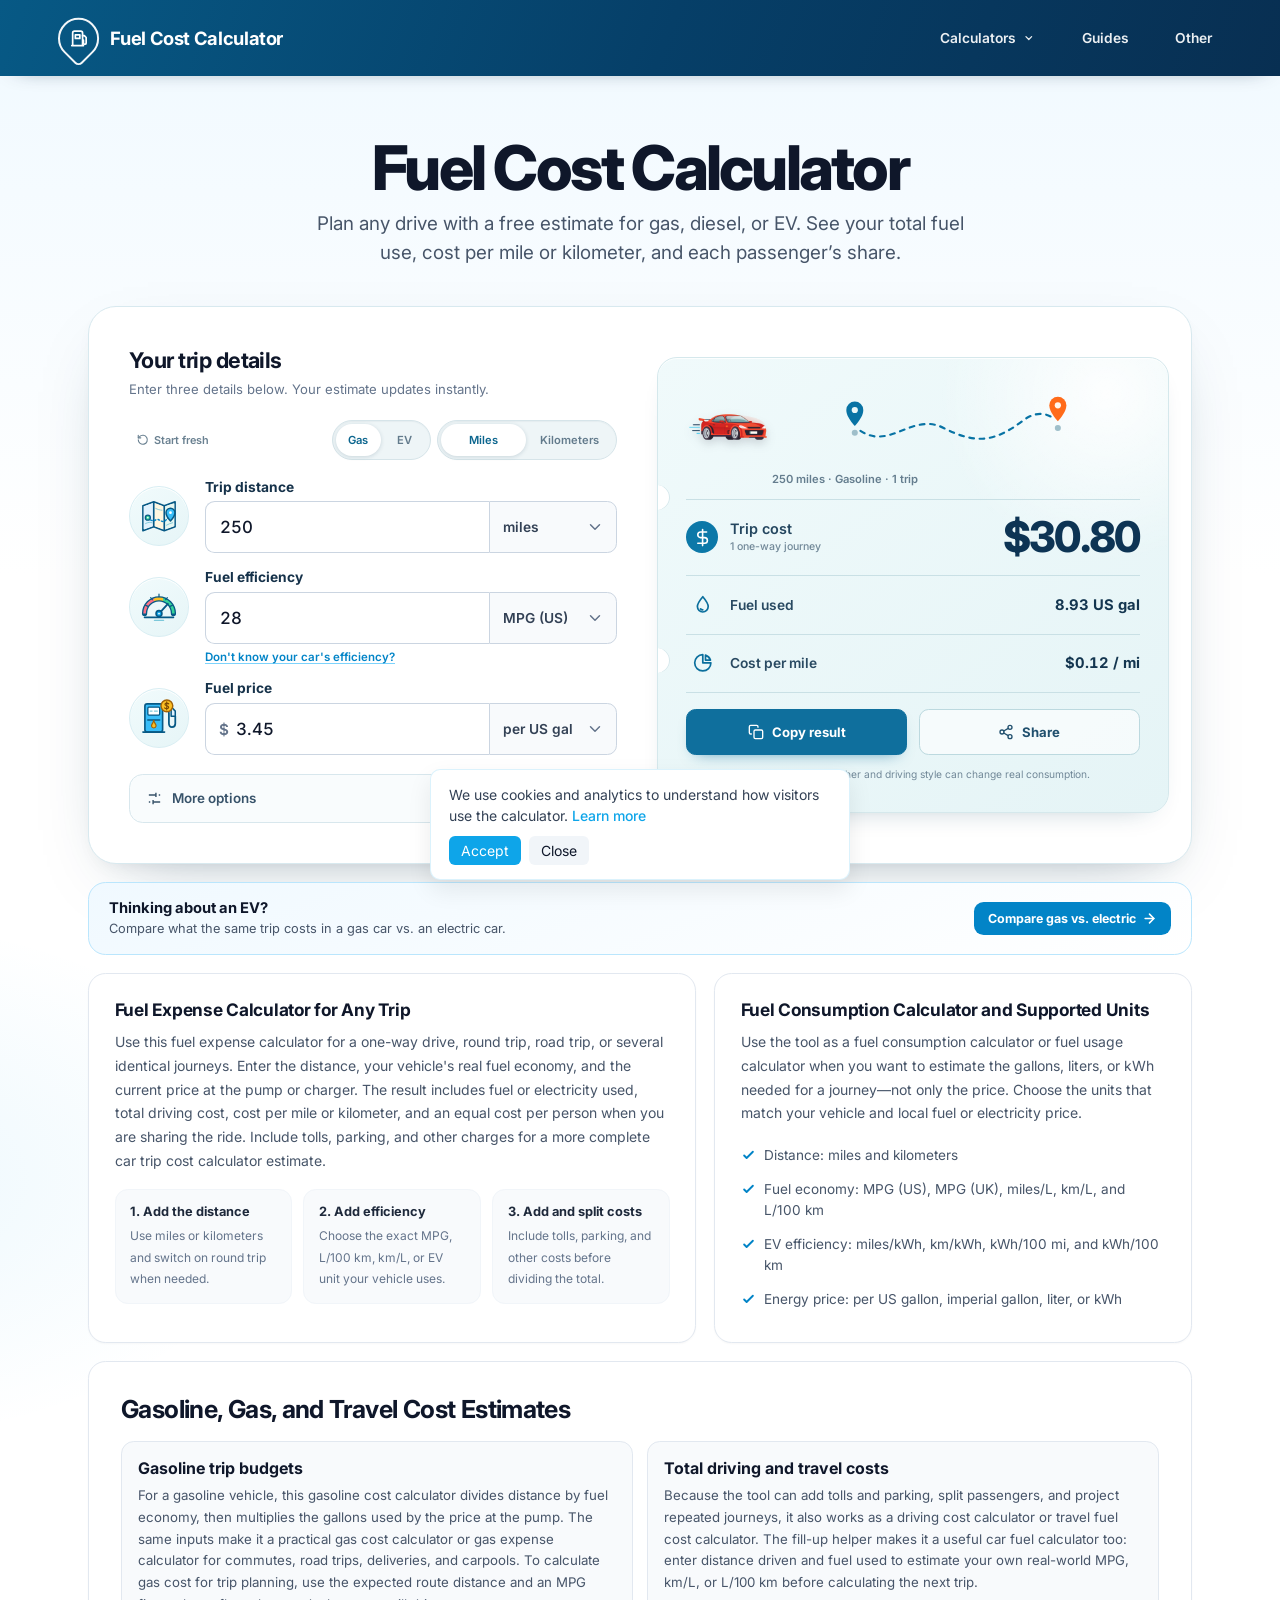
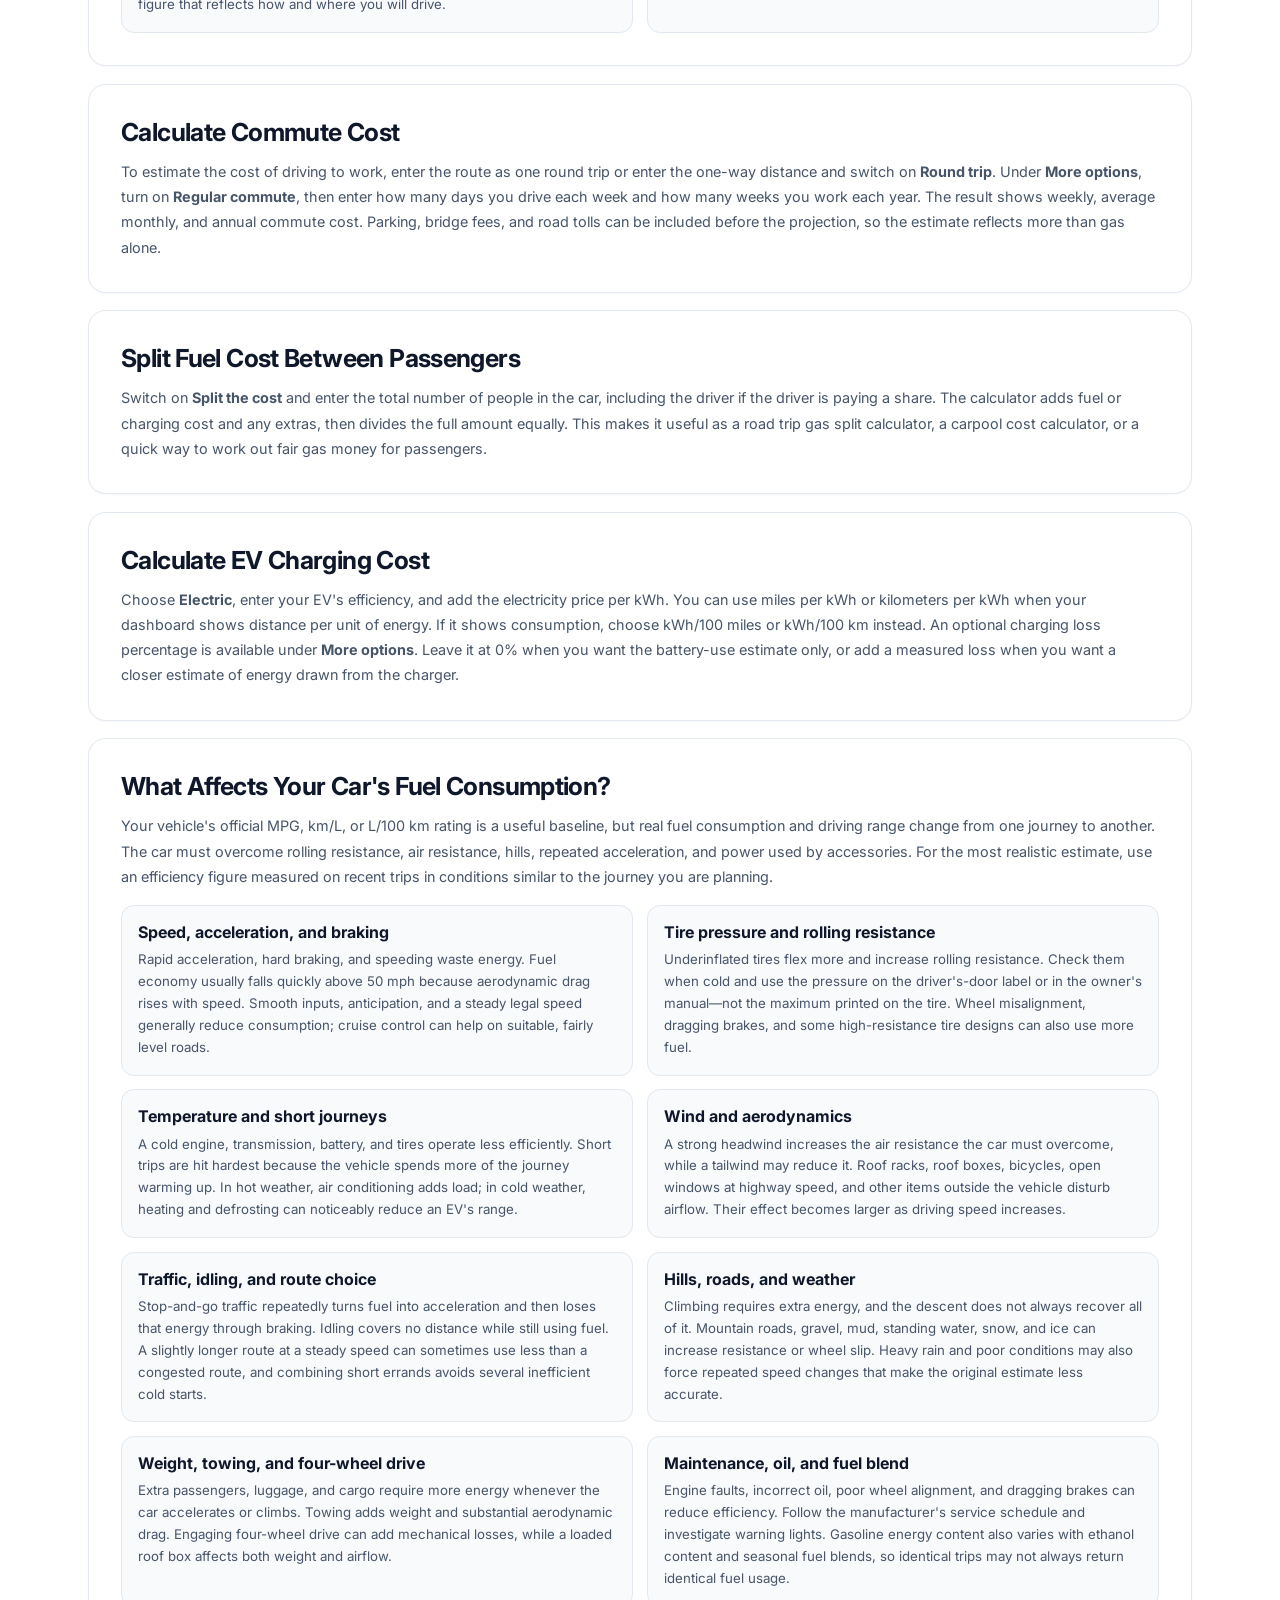
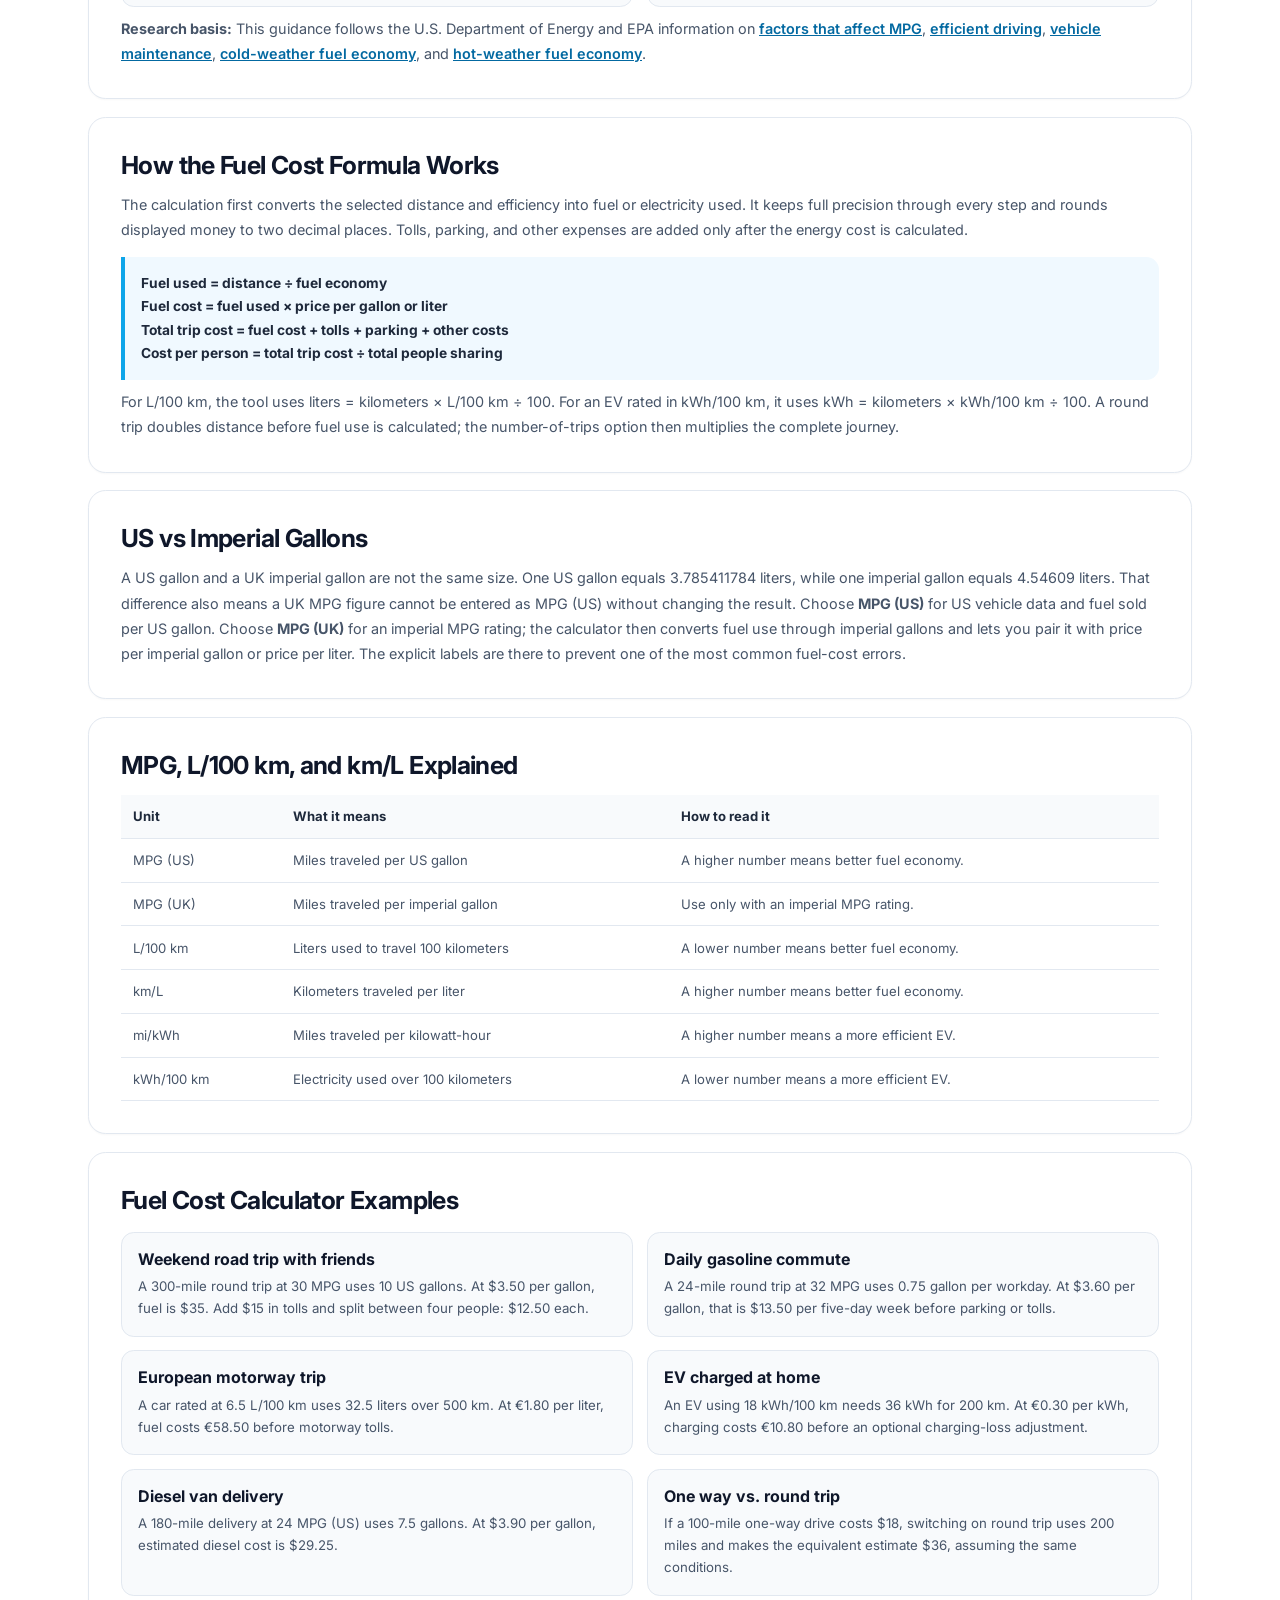
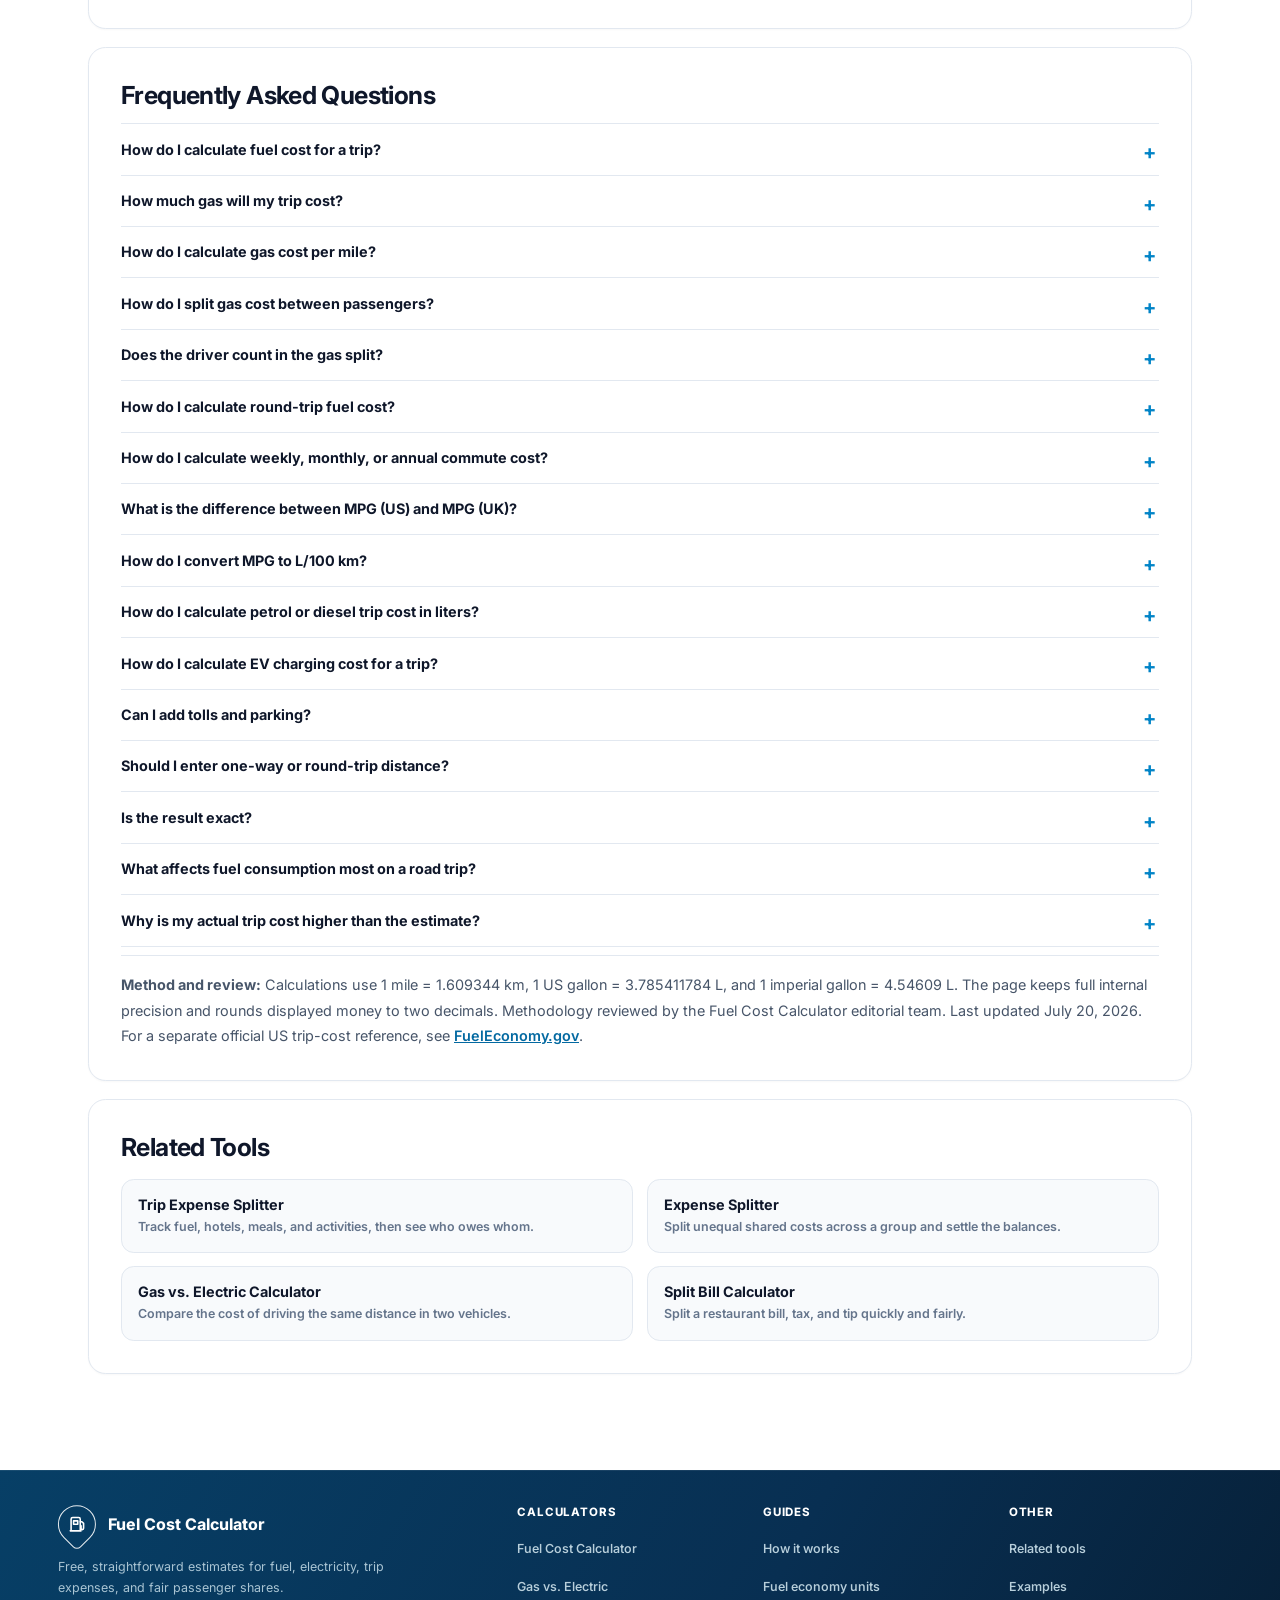
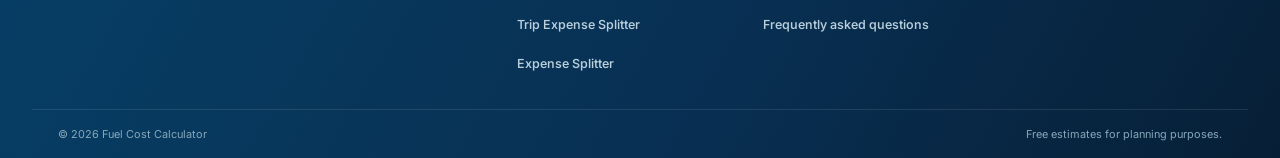
==== index.html @ c50b6dac "Add files via upload" ====
<!DOCTYPE html>
<html lang="en">
<head>
  <meta charset="UTF-8">
  <link rel="icon" href="/favicon.png" type="image/png">
  <meta name="viewport" content="width=device-width, initial-scale=1.0">
  <meta name="robots" content="index, follow, max-image-preview:large">
  <meta name="theme-color" content="#0ea5e9">

  <link rel="preconnect" href="https://fonts.googleapis.com">
  <link rel="preconnect" href="https://fonts.gstatic.com" crossorigin>
  <link href="https://fonts.googleapis.com/css2?family=Inter:wght@400;500;600;700;800&display=swap" rel="stylesheet">

  <title>Fuel Cost Calculator – Gas, Diesel &amp; EV Trip Costs</title>
  <meta name="description" content="Free fuel cost calculator for gasoline, diesel, and EV trips. Calculate fuel consumption, trip expenses, cost per mile or kilometer, and passenger shares.">
  <link rel="canonical" href="https://splitbillcalculator.net/fuel-cost-calculator.html">

  <meta property="og:type" content="website">
  <meta property="og:site_name" content="Split Bill Calculator">
  <meta property="og:title" content="Fuel Cost Calculator for Trips, Commutes, Gas, Diesel &amp; EV">
  <meta property="og:description" content="Estimate trip and commute costs, fuel or electricity used, and the fair cost per passenger.">
  <meta property="og:url" content="https://splitbillcalculator.net/fuel-cost-calculator.html">
  <meta name="twitter:card" content="summary">
  <meta name="twitter:title" content="Fuel Cost Calculator for Trips, Commutes, Gas, Diesel &amp; EV">
  <meta name="twitter:description" content="Estimate trip and commute costs, fuel or electricity used, and the fair cost per passenger.">

  <script type="application/ld+json">
  {
    "@context": "https://schema.org",
    "@graph": [
      {
        "@type": "WebPage",
        "@id": "https://splitbillcalculator.net/fuel-cost-calculator.html#webpage",
        "url": "https://splitbillcalculator.net/fuel-cost-calculator.html",
        "name": "Fuel Cost Calculator",
        "description": "Calculate trip fuel cost, fuel used, cost per mile, cost per kilometer, and cost per person for gas, petrol, diesel, or EV charging.",
        "inLanguage": "en-US",
        "dateModified": "2026-07-20",
        "isPartOf": {
          "@id": "https://splitbillcalculator.net/#website"
        },
        "breadcrumb": {
          "@id": "https://splitbillcalculator.net/fuel-cost-calculator.html#breadcrumb"
        }
      },
      {
        "@type": "BreadcrumbList",
        "@id": "https://splitbillcalculator.net/fuel-cost-calculator.html#breadcrumb",
        "itemListElement": [
          {
            "@type": "ListItem",
            "position": 1,
            "name": "Home",
            "item": "https://splitbillcalculator.net/"
          },
          {
            "@type": "ListItem",
            "position": 2,
            "name": "Fuel Cost Calculator",
            "item": "https://splitbillcalculator.net/fuel-cost-calculator.html"
          }
        ]
      }
    ]
  }
  </script>

  <!-- Google tag (gtag.js) -->
  <script async src="https://www.googletagmanager.com/gtag/js?id=G-GM1YFWN8P1"></script>
  <script>
  window.dataLayer = window.dataLayer || [];
  function gtag(){dataLayer.push(arguments);}
  gtag('js', new Date());
  gtag('config', 'G-GM1YFWN8P1');
  </script>

  <link rel="stylesheet" href="/assets/site.v1.14.min.css?v=1.21">
  <link rel="stylesheet" href="/assets/shared-layout.css?v=1.0">
  <script src="/assets/shared-layout.js?v=1.0" defer></script>

  <style>
    /* ============ Tokens (splitbillcalculator.net design system) ============ */
    :root {
      --sky-50: #f0f9ff;   --sky-100: #e0f2fe;  --sky-200: #bae6fd;
      --sky-300: #7dd3fc;  --sky-500: #0ea5e9;  --sky-600: #0284c7;
      --sky-700: #0369a1;  --sky-800: #075985;
      --slate-50: #f8fafc; --slate-100: #f1f5f9; --slate-200: #e2e8f0;
      --slate-300: #cbd5e1; --slate-400: #94a3b8; --slate-500: #64748b;
      --slate-600: #475569; --slate-700: #334155; --slate-800: #1e293b;
      --slate-900: #0f172a;
      --red-600: #dc2626;  --red-700: #b91c1c;  --red-50: #fef2f2; --red-200: #fecaca;
      --radius-sm: .6rem;  --radius: .8rem;  --radius-lg: 1.1rem;  --radius-xl: 1.5rem;
      --font-sans: 'Inter', ui-sans-serif, system-ui, -apple-system, BlinkMacSystemFont, "Segoe UI", Roboto, sans-serif;
      --shadow-card: 0 1px 2px rgba(15, 23, 42, .04), 0 24px 55px -18px rgba(2, 132, 199, .18);
    }

    /* ============ Base ============ */
    *, *::before, *::after { box-sizing: border-box; }

    [hidden] { display: none !important; }

    html { -webkit-text-size-adjust: 100%; }

    body {
      margin: 0;
      min-height: 100vh;
      font-family: var(--font-sans);
      color: var(--slate-800);
      background-color: #fff;
      background-image:
        radial-gradient(60rem 32rem at 85% -8%, rgba(56, 189, 248, .14), transparent 60%),
        radial-gradient(50rem 30rem at -12% 18%, rgba(14, 165, 233, .08), transparent 55%),
        linear-gradient(180deg, var(--sky-50) 0%, #fff 36rem);
      -webkit-font-smoothing: antialiased;
      text-rendering: optimizeLegibility;
    }

    /* Form controls do not inherit fonts by default — this was the "weird fonts" bug */
    button, input, select { font: inherit; color: inherit; }
    button { -webkit-tap-highlight-color: transparent; touch-action: manipulation; }

    ::selection { background: var(--sky-200); color: var(--slate-900); }

    :focus-visible { outline: 3px solid rgba(14, 165, 233, .45); outline-offset: 2px; }
    input:focus-visible, select:focus-visible { outline: none; } /* custom ring below */

    .container {
      width: 100%;
      max-width: 72rem;
      margin-inline: auto;
      padding: 1.25rem clamp(1rem, 4vw, 1.5rem) 3.5rem;
    }

    .container > header { margin-bottom: clamp(1.75rem, 4vw, 2.75rem); }

    /* ============ Hero ============ */
    .fuel-hero {
      max-width: 46rem;
      margin-inline: auto;
      padding-top: clamp(.5rem, 3vw, 1.75rem);
      text-align: center;
    }

    .fuel-breadcrumb {
      display: flex;
      justify-content: center;
      gap: .45rem;
      margin: 0 0 .85rem;
      color: var(--slate-500);
      font-size: .73rem;
      line-height: 1.4;
    }

    .fuel-breadcrumb a {
      color: var(--sky-700);
      text-decoration: none;
    }

    .fuel-breadcrumb a:hover { text-decoration: underline; }

    .fuel-eyebrow {
      display: inline-flex;
      align-items: center;
      gap: .45rem;
      padding: .42rem .8rem;
      margin-bottom: 1.1rem;
      border: 1px solid var(--sky-200);
      border-radius: 999px;
      background: #fff;
      color: var(--sky-700);
      font-size: .72rem;
      font-weight: 700;
      letter-spacing: .06em;
      text-transform: uppercase;
      box-shadow: 0 1px 2px rgba(2, 132, 199, .08);
    }

    .fuel-hero h1 {
      margin: 0;
      color: var(--slate-900);
      font-size: clamp(2.1rem, 5.5vw, 3.4rem);
      font-weight: 800;
      line-height: 1.04;
      letter-spacing: -.035em;
      text-wrap: balance;
    }

    .fuel-hero-copy {
      max-width: 38rem;
      margin: 1rem auto 0;
      color: var(--slate-600);
      font-size: clamp(1rem, 2vw, 1.09rem);
      line-height: 1.65;
      text-wrap: pretty;
    }

    [data-shared-nav] { margin-top: 1.35rem; }

    .fuel-benefits {
      display: flex;
      justify-content: center;
      flex-wrap: wrap;
      gap: .5rem .6rem;
      margin-top: 1.25rem;
      padding: 0;
      list-style: none;
    }

    .fuel-benefit {
      display: inline-flex;
      align-items: center;
      gap: .4rem;
      padding: .4rem .75rem;
      border: 1px solid var(--slate-200);
      border-radius: 999px;
      background: #fff;
      color: var(--slate-600);
      font-size: .78rem;
      font-weight: 600;
    }

    .fuel-benefit svg {
      width: 14px;
      height: 14px;
      color: var(--sky-600);
      fill: none;
      stroke: currentColor;
      stroke-width: 3;
      stroke-linecap: round;
      stroke-linejoin: round;
    }

    /* ============ Calculator shell ============ */
    .fuel-page { width: 100%; }

    .fuel-calculator {
      display: grid;
      grid-template-columns: minmax(0, 1.15fr) minmax(320px, .85fr);
      align-items: stretch;
      overflow: hidden;
      background: #fff;
      border: 1px solid var(--sky-100);
      border-radius: var(--radius-xl);
      box-shadow: var(--shadow-card);
    }

    .fuel-form-panel { padding: clamp(1.25rem, 3vw, 1.9rem); }

    .fuel-result-panel {
      position: relative;
      overflow: hidden;
      padding: clamp(1.25rem, 3vw, 1.9rem);
      color: #fff;
      background: linear-gradient(160deg, var(--sky-700) 0%, var(--sky-600) 45%, var(--sky-500) 100%);
    }

    .fuel-result-panel::before,
    .fuel-result-panel::after {
      content: "";
      position: absolute;
      border-radius: 50%;
      pointer-events: none;
    }

    .fuel-result-panel::before {
      top: -8rem; right: -8rem; width: 22rem; height: 22rem;
      background: radial-gradient(circle, rgba(255, 255, 255, .22), transparent 70%);
    }

    .fuel-result-panel::after {
      bottom: -10rem; left: -6rem; width: 24rem; height: 24rem;
      background: radial-gradient(circle, rgba(103, 232, 249, .16), transparent 70%);
    }

    .fuel-result-panel > * { position: relative; }

    /* ============ Panel headings ============ */
    .fuel-panel-heading {
      display: flex;
      justify-content: space-between;
      align-items: flex-start;
      flex-wrap: wrap;
      gap: .75rem 1rem;
      margin-bottom: 1.4rem;
    }

    .fuel-panel-heading h2,
    .fuel-result-panel h2 {
      margin: 0;
      font-size: 1.2rem;
      font-weight: 700;
      letter-spacing: -.02em;
      color: inherit;
    }

    .fuel-panel-heading h2 { color: var(--slate-900); }

    .fuel-panel-heading p,
    .fuel-result-intro {
      margin: .35rem 0 0;
      font-size: .82rem;
      line-height: 1.55;
    }

    .fuel-panel-heading p { color: var(--slate-500); }
    .fuel-result-intro { color: rgba(255, 255, 255, .82); }

    .fuel-panel-actions {
      display: flex;
      align-items: flex-end;
      gap: .55rem;
      flex: 0 0 auto;
    }

    .fuel-currency-picker {
      display: grid;
      gap: .18rem;
      color: var(--slate-500);
      font-size: .64rem;
      font-weight: 600;
      line-height: 1;
      text-transform: uppercase;
      letter-spacing: .05em;
    }

    .fuel-currency-picker select {
      min-height: 2.15rem;
      padding: .4rem 1.8rem .4rem .65rem;
      border: 1px solid var(--slate-200);
      border-radius: var(--radius-sm);
      appearance: none;
      background-color: #fff;
      background-image: url("data:image/svg+xml,%3Csvg xmlns='http://www.w3.org/2000/svg' width='14' height='14' viewBox='0 0 24 24' fill='none' stroke='%2364748b' stroke-width='2' stroke-linecap='round' stroke-linejoin='round'%3E%3Cpath d='m6 9 6 6 6-6'/%3E%3C/svg%3E");
      background-repeat: no-repeat;
      background-position: right .5rem center;
      color: var(--slate-700);
      font-size: .78rem;
      font-weight: 600;
      outline: none;
      cursor: pointer;
    }

    .fuel-currency-picker select:focus {
      border-color: var(--sky-500);
      box-shadow: 0 0 0 3px rgba(14, 165, 233, .14);
    }

    .fuel-reset {
      flex: 0 0 auto;
      padding: .5rem .75rem;
      border: 1px solid var(--slate-200);
      border-radius: var(--radius-sm);
      background: #fff;
      color: var(--sky-700);
      font-size: .78rem;
      font-weight: 600;
      white-space: nowrap;
      cursor: pointer;
      transition: background-color .15s ease, border-color .15s ease;
    }

    .fuel-reset:hover { background: var(--sky-50); border-color: var(--sky-200); }

    /* ============ Form sections ============ */
    .fuel-section + .fuel-section {
      margin-top: 1.5rem;
      padding-top: 1.5rem;
      border-top: 1px solid var(--slate-100);
    }

    .fuel-section + .fuel-mileage-section {
      margin-top: .65rem;
      padding-top: 0;
      border-top: 0;
    }

    .fuel-mileage-section .fuel-advanced-toggle { margin-top: 0; }

    .fuel-section-title {
      display: flex;
      align-items: center;
      gap: .6rem;
      margin-bottom: .9rem;
      color: var(--slate-800);
      font-size: .92rem;
      font-weight: 700;
      letter-spacing: -.01em;
    }

    .fuel-step {
      display: grid;
      place-items: center;
      flex: 0 0 auto;
      width: 1.6rem;
      height: 1.6rem;
      border-radius: .55rem;
      background: linear-gradient(160deg, var(--sky-500), var(--sky-600));
      color: #fff;
      font-size: .74rem;
      font-weight: 700;
      box-shadow: 0 2px 6px rgba(2, 132, 199, .35);
    }

    /* ============ Vehicle segments ============ */
    .fuel-segments {
      display: grid;
      grid-template-columns: repeat(3, minmax(0, 1fr));
      gap: .4rem;
      padding: .35rem;
      border: 1px solid var(--slate-200);
      border-radius: var(--radius);
      background: var(--slate-100);
    }

    .fuel-segment {
      min-height: 3.1rem;
      display: inline-flex;
      justify-content: center;
      align-items: center;
      gap: .5rem;
      padding: .5rem;
      border: 1px solid transparent;
      border-radius: calc(var(--radius) - .25rem);
      background: transparent;
      color: var(--slate-500);
      font-size: .84rem;
      font-weight: 600;
      cursor: pointer;
      transition: color .15s ease, background-color .15s ease, box-shadow .15s ease, transform .1s ease;
    }

    .fuel-segment:hover { color: var(--slate-800); }
    .fuel-segment:active { transform: scale(.98); }

    .fuel-segment.active {
      color: var(--sky-700);
      background: #fff;
      border-color: var(--sky-200);
      box-shadow: 0 3px 10px rgba(2, 132, 199, .14);
    }

    .fuel-segment svg {
      width: 18px;
      height: 18px;
      fill: none;
      stroke: currentColor;
      stroke-width: 2;
      stroke-linecap: round;
      stroke-linejoin: round;
    }

    .fuel-segment.active svg { color: var(--sky-600); }

    /* ============ Fields ============ */
    .fuel-grid-2 {
      display: grid;
      grid-template-columns: repeat(2, minmax(0, 1fr));
      gap: 1rem;
    }

    .fuel-grid-2 > .fuel-field { min-width: 0; }

    .fuel-field label {
      display: block;
      margin-bottom: .4rem;
      color: var(--slate-700);
      font-size: .8rem;
      font-weight: 600;
    }

    .fuel-control {
      position: relative;
      display: flex;
      align-items: stretch;
      min-width: 0;
    }

    .fuel-control > input {
      flex: 1 1 0;
      min-width: 0;
    }

    .fuel-field input,
    .fuel-field select {
      width: 100%;
      min-height: 3rem;
      padding: .65rem .85rem;
      border: 1px solid var(--slate-300);
      border-radius: var(--radius-sm);
      background-color: #fff;
      color: var(--slate-900);
      font-size: 1rem; /* 16px stops iOS zoom-on-focus */
      font-weight: 500;
      font-variant-numeric: tabular-nums;
      outline: none;
      transition: border-color .15s ease, box-shadow .15s ease;
    }

    .fuel-field input:hover,
    .fuel-field select:hover { border-color: var(--slate-400); }

    .fuel-field select {
      appearance: none;
      padding-right: 2.3rem;
      background-image: url("data:image/svg+xml,%3Csvg xmlns='http://www.w3.org/2000/svg' width='18' height='18' viewBox='0 0 24 24' fill='none' stroke='%2364748b' stroke-width='2' stroke-linecap='round' stroke-linejoin='round'%3E%3Cpath d='m6 9 6 6 6-6'/%3E%3C/svg%3E");
      background-repeat: no-repeat;
      background-position: right .75rem center;
    }

    .fuel-field input:focus,
    .fuel-field select:focus {
      border-color: var(--sky-500);
      box-shadow: 0 0 0 4px rgba(14, 165, 233, .14);
    }

    .fuel-field input.invalid,
    .fuel-field select.invalid { border-color: var(--red-600); }

    .fuel-field input.invalid:focus,
    .fuel-field select.invalid:focus { box-shadow: 0 0 0 4px rgba(220, 38, 38, .12); }

    .fuel-unit input,
    .fuel-unit select { position: relative; }

    .fuel-unit input:focus,
    .fuel-unit select:focus { z-index: 1; }

    .fuel-unit input {
      border-radius: var(--radius-sm) 0 0 var(--radius-sm);
      border-right: 0;
    }

    .fuel-unit select {
      flex: 0 0 auto;
      width: auto;
      min-width: 6.6rem;
      border-radius: 0 var(--radius-sm) var(--radius-sm) 0;
      background-color: var(--slate-50);
      color: var(--slate-700);
      font-size: .86rem;
      font-weight: 600;
    }

    .fuel-currency > span {
      position: absolute;
      left: .9rem;
      top: 50%;
      transform: translateY(-50%);
      color: var(--slate-500);
      font-size: .95rem;
      font-weight: 600;
      pointer-events: none;
      z-index: 2;
    }

    .fuel-currency input { padding-left: 1.9rem; }

    .fuel-help {
      margin-top: .4rem;
      color: var(--slate-500);
      font-size: .75rem;
      line-height: 1.5;
    }

    /* ============ Round trip switch ============ */
    .fuel-switch-row {
      display: flex;
      align-items: center;
      justify-content: space-between;
      gap: 1rem;
      margin-top: 1rem;
      padding: .85rem 1rem;
      border: 1px solid var(--slate-200);
      border-radius: var(--radius);
      background: var(--slate-50);
    }

    .fuel-switch-copy strong {
      display: block;
      color: var(--slate-800);
      font-size: .84rem;
      font-weight: 600;
    }

    .fuel-switch-copy span {
      display: block;
      margin-top: .12rem;
      color: var(--slate-500);
      font-size: .74rem;
      line-height: 1.45;
    }

    .fuel-switch {
      position: relative;
      width: 3rem;
      height: 1.7rem;
      flex: 0 0 auto;
    }

    .fuel-switch input { position: absolute; opacity: 0; }

    .fuel-switch-track {
      position: absolute;
      inset: 0;
      border-radius: 999px;
      background: var(--slate-300);
      transition: background-color .2s ease;
    }

    .fuel-switch-track::after {
      content: "";
      position: absolute;
      top: .2rem;
      left: .2rem;
      width: 1.3rem;
      height: 1.3rem;
      border-radius: 50%;
      background: #fff;
      box-shadow: 0 2px 6px rgba(15, 23, 42, .25);
      transition: transform .2s ease;
    }

    .fuel-switch input:checked + .fuel-switch-track { background: var(--sky-500); }
    .fuel-switch input:checked + .fuel-switch-track::after { transform: translateX(1.3rem); }
    .fuel-switch input:focus-visible + .fuel-switch-track { box-shadow: 0 0 0 4px rgba(14, 165, 233, .25); }

    /* ============ Advanced toggle ============ */
    .fuel-advanced-toggle {
      width: 100%;
      display: flex;
      align-items: center;
      justify-content: space-between;
      margin-top: 1rem;
      padding: .8rem .9rem;
      border: 1px dashed var(--slate-300);
      border-radius: var(--radius-sm);
      background: #fff;
      color: var(--slate-600);
      font-size: .8rem;
      font-weight: 600;
      cursor: pointer;
      transition: border-color .15s ease, background-color .15s ease, color .15s ease;
    }

    .fuel-advanced-toggle:hover {
      border-color: var(--sky-300);
      background: var(--sky-50);
      color: var(--sky-700);
    }

    .fuel-advanced-toggle svg { transition: transform .18s ease; }
    .fuel-advanced-toggle[aria-expanded="true"] svg { transform: rotate(180deg); }

    .fuel-advanced-fields { display: none; margin-top: .9rem; }
    .fuel-advanced-fields.open { display: block; }

    .fuel-split-fields { display: none; margin-top: .9rem; }
    .fuel-split-fields.open { display: block; }

    /* ============ Errors ============ */
    .fuel-error {
      display: none;
      margin-top: 1.1rem;
      padding: .8rem .9rem;
      border: 1px solid var(--red-200);
      border-radius: var(--radius-sm);
      background: var(--red-50);
      color: var(--red-700);
      font-size: .8rem;
      font-weight: 600;
      line-height: 1.5;
    }

    .fuel-error.show { display: block; }

    /* ============ Result panel ============ */
    .fuel-result-primary {
      margin-top: 1.4rem;
      padding: 1.25rem;
      border: 1px solid rgba(255, 255, 255, .28);
      border-radius: var(--radius-lg);
      background: rgba(255, 255, 255, .13);
      backdrop-filter: blur(10px);
      -webkit-backdrop-filter: blur(10px);
      box-shadow: inset 0 1px 0 rgba(255, 255, 255, .25);
    }

    .fuel-result-label {
      color: rgba(255, 255, 255, .8);
      font-size: .72rem;
      font-weight: 600;
      text-transform: uppercase;
      letter-spacing: .09em;
    }

    .fuel-result-value {
      margin-top: .3rem;
      font-size: clamp(2.5rem, 6vw, 3.4rem);
      font-weight: 800;
      line-height: 1;
      letter-spacing: -.035em;
      font-variant-numeric: tabular-nums;
      text-shadow: 0 2px 12px rgba(3, 105, 161, .35);
    }

    .fuel-result-subtext {
      margin-top: .6rem;
      color: rgba(255, 255, 255, .8);
      font-size: .78rem;
      line-height: 1.5;
    }

    .fuel-split-highlight {
      display: flex;
      align-items: flex-end;
      justify-content: space-between;
      gap: 1rem;
      margin-top: 1rem;
      padding-top: 1rem;
      border-top: 1px solid rgba(255, 255, 255, .22);
    }

    .fuel-split-highlight span {
      display: block;
      color: rgba(255, 255, 255, .78);
      font-size: .72rem;
      font-weight: 500;
    }

    .fuel-split-highlight strong {
      display: block;
      margin-top: .15rem;
      font-size: 1.5rem;
      font-weight: 800;
      letter-spacing: -.025em;
      font-variant-numeric: tabular-nums;
    }

    .fuel-result-grid {
      display: grid;
      grid-template-columns: repeat(2, minmax(0, 1fr));
      gap: .7rem;
      margin-top: .9rem;
    }

    .fuel-result-card {
      padding: .85rem .9rem;
      border: 1px solid rgba(255, 255, 255, .16);
      border-radius: var(--radius);
      background: rgba(4, 58, 96, .32);
    }

    .fuel-result-card span {
      display: block;
      color: rgba(255, 255, 255, .72);
      font-size: .66rem;
      font-weight: 600;
      text-transform: uppercase;
      letter-spacing: .08em;
    }

    .fuel-result-card strong {
      display: block;
      margin-top: .25rem;
      font-size: 1rem;
      font-weight: 700;
      font-variant-numeric: tabular-nums;
    }

    .fuel-breakdown {
      margin-top: 1.15rem;
      padding-top: 1rem;
      border-top: 1px solid rgba(255, 255, 255, .22);
    }

    .fuel-breakdown h3 {
      margin: 0 0 .5rem;
      color: rgba(255, 255, 255, .8);
      font-size: .72rem;
      font-weight: 600;
      text-transform: uppercase;
      letter-spacing: .09em;
    }

    .fuel-breakdown-row {
      display: flex;
      justify-content: space-between;
      gap: 1rem;
      padding: .4rem 0;
      color: rgba(255, 255, 255, .82);
      font-size: .82rem;
    }

    .fuel-breakdown-row strong {
      color: #fff;
      font-weight: 700;
      font-variant-numeric: tabular-nums;
    }

    .fuel-action-row {
      display: grid;
      grid-template-columns: 1fr 1fr;
      gap: .7rem;
      margin-top: 1.15rem;
    }

    .fuel-action {
      min-height: 2.9rem;
      display: inline-flex;
      align-items: center;
      justify-content: center;
      gap: .5rem;
      border: 1px solid rgba(255, 255, 255, .35);
      border-radius: var(--radius-sm);
      background: rgba(255, 255, 255, .14);
      color: #fff;
      font-size: .82rem;
      font-weight: 700;
      cursor: pointer;
      transition: background-color .15s ease, transform .1s ease, box-shadow .15s ease;
    }

    .fuel-action:hover { background: rgba(255, 255, 255, .24); }
    .fuel-action:active { transform: scale(.98); }

    .fuel-action-primary {
      background: #fff;
      border-color: #fff;
      color: var(--sky-800);
      box-shadow: 0 4px 14px rgba(3, 105, 161, .3);
    }

    .fuel-action-primary:hover {
      background: #fff;
      transform: translateY(-1px);
      box-shadow: 0 6px 18px rgba(3, 105, 161, .35);
    }

    .fuel-action svg {
      width: 16px;
      height: 16px;
      fill: none;
      stroke: currentColor;
      stroke-width: 2;
      stroke-linecap: round;
      stroke-linejoin: round;
    }

    .fuel-note {
      display: flex;
      gap: .5rem;
      margin: 1rem 0 0;
      color: rgba(255, 255, 255, .72);
      font-size: .72rem;
      line-height: 1.55;
    }

    .fuel-note svg {
      flex: 0 0 auto;
      width: 14px;
      height: 14px;
      margin-top: .1rem;
      fill: none;
      stroke: currentColor;
      stroke-width: 2;
    }

    /* ============ Content cards ============ */
    .fuel-content-grid {
      display: grid;
      grid-template-columns: 1.12fr .88fr;
      gap: 1.1rem;
      margin-top: 1.1rem;
    }

    .fuel-content-card {
      padding: clamp(1.25rem, 2.5vw, 1.6rem);
      border: 1px solid var(--slate-200);
      border-radius: var(--radius-lg);
      background: #fff;
      box-shadow: 0 1px 2px rgba(15, 23, 42, .03);
    }

    .fuel-content-card h2 {
      margin: 0 0 .6rem;
      color: var(--slate-900);
      font-size: 1.08rem;
      font-weight: 700;
      letter-spacing: -.015em;
    }

    .fuel-content-card p {
      margin: 0;
      color: var(--slate-600);
      font-size: .875rem;
      line-height: 1.7;
    }

    .fuel-steps {
      display: grid;
      grid-template-columns: repeat(3, minmax(0, 1fr));
      gap: .7rem;
      margin-top: 1rem;
    }

    .fuel-info-step {
      padding: .9rem;
      border: 1px solid var(--slate-100);
      border-radius: var(--radius);
      background: var(--slate-50);
    }

    .fuel-info-step strong {
      display: block;
      margin-bottom: .3rem;
      color: var(--slate-800);
      font-size: .8rem;
      font-weight: 700;
    }

    .fuel-info-step span {
      color: var(--slate-500);
      font-size: .75rem;
      line-height: 1.55;
    }

    .fuel-unit-list {
      margin: .85rem 0 0;
      padding: 0;
      list-style: none;
    }

    .fuel-unit-list li {
      display: flex;
      align-items: flex-start;
      gap: .5rem;
      padding: .4rem 0;
      color: var(--slate-600);
      font-size: .85rem;
      line-height: 1.55;
    }

    .fuel-unit-list svg {
      flex: 0 0 auto;
      width: 15px;
      height: 15px;
      margin-top: .18rem;
      color: var(--sky-600);
      fill: none;
      stroke: currentColor;
      stroke-width: 3;
      stroke-linecap: round;
      stroke-linejoin: round;
    }

    /* ============ Toast ============ */
    .fuel-toast {
      position: fixed;
      left: 50%;
      bottom: calc(1.25rem + env(safe-area-inset-bottom));
      z-index: 10000;
      transform: translate(-50%, 1rem);
      padding: .7rem 1rem;
      border-radius: .75rem;
      background: var(--slate-900);
      color: #fff;
      box-shadow: 0 12px 30px rgba(15, 23, 42, .25);
      opacity: 0;
      pointer-events: none;
      transition: opacity .2s ease, transform .2s ease;
      font-size: .8rem;
      font-weight: 600;
    }

    .fuel-toast.show {
      opacity: 1;
      transform: translate(-50%, 0);
    }

    body.fuel-sticky-active .fuel-toast {
      bottom: calc(5.5rem + env(safe-area-inset-bottom));
    }

    /* ============ Sticky mobile summary ============ */
    .fuel-sticky {
      position: fixed;
      inset-inline: 0;
      bottom: 0;
      z-index: 9000;
      padding: .6rem .9rem calc(.6rem + env(safe-area-inset-bottom));
      background: rgba(255, 255, 255, .92);
      backdrop-filter: blur(12px);
      -webkit-backdrop-filter: blur(12px);
      border-top: 1px solid var(--slate-200);
      box-shadow: 0 -10px 30px rgba(15, 23, 42, .1);
      animation: fuel-sticky-in .25s ease;
    }

    @keyframes fuel-sticky-in {
      from { transform: translateY(100%); }
      to { transform: translateY(0); }
    }

    .fuel-sticky-inner {
      width: 100%;
      display: flex;
      align-items: center;
      gap: .9rem;
      padding: .1rem .1rem;
      border: 0;
      background: none;
      text-align: left;
      cursor: pointer;
    }

    .fuel-sticky-group { min-width: 0; }

    .fuel-sticky-label {
      display: block;
      color: var(--slate-500);
      font-size: .66rem;
      font-weight: 600;
      text-transform: uppercase;
      letter-spacing: .07em;
    }

    .fuel-sticky-value {
      display: block;
      color: var(--slate-900);
      font-size: 1.05rem;
      font-weight: 800;
      letter-spacing: -.02em;
      font-variant-numeric: tabular-nums;
      white-space: nowrap;
    }

    .fuel-sticky-divider {
      width: 1px;
      align-self: stretch;
      background: var(--slate-200);
    }

    .fuel-sticky-cta {
      margin-left: auto;
      display: inline-flex;
      align-items: center;
      gap: .3rem;
      padding: .55rem .75rem;
      border-radius: .65rem;
      background: var(--sky-600);
      color: #fff;
      font-size: .74rem;
      font-weight: 700;
      white-space: nowrap;
    }

    .fuel-sticky-cta svg {
      width: 14px;
      height: 14px;
      fill: none;
      stroke: currentColor;
      stroke-width: 2.5;
      stroke-linecap: round;
      stroke-linejoin: round;
    }

    @media (min-width: 900px) {
      .fuel-sticky { display: none !important; }
    }

    @media (max-width: 899px) {
      body.fuel-sticky-active { padding-bottom: calc(4.75rem + env(safe-area-inset-bottom)); }
    }

    /* ============ Unit system toggle ============ */
    .fuel-units-bar {
      display: flex;
      align-items: center;
      gap: .8rem;
      margin-bottom: 1.4rem;
      padding: .55rem .7rem;
      border: 1px solid var(--sky-100);
      border-radius: var(--radius);
      background: var(--sky-50);
    }

    .fuel-units-label {
      flex: 0 0 auto;
      padding-left: .25rem;
      color: var(--sky-800);
      font-size: .72rem;
      font-weight: 700;
      text-transform: uppercase;
      letter-spacing: .07em;
    }

    .fuel-units-toggle {
      flex: 1;
      display: grid;
      grid-template-columns: 1fr 1fr;
      gap: .3rem;
      padding: .25rem;
      border: 1px solid var(--sky-200);
      border-radius: calc(var(--radius) - .2rem);
      background: #fff;
    }

    .fuel-units-option {
      min-height: 2.4rem;
      padding: .35rem .5rem;
      border: 1px solid transparent;
      border-radius: calc(var(--radius) - .4rem);
      background: transparent;
      color: var(--slate-500);
      font-size: .78rem;
      font-weight: 600;
      cursor: pointer;
      transition: color .15s ease, background-color .15s ease, box-shadow .15s ease;
    }

    .fuel-units-option:hover { color: var(--slate-800); }

    .fuel-units-option.active {
      color: #fff;
      background: linear-gradient(160deg, var(--sky-500), var(--sky-600));
      box-shadow: 0 3px 10px rgba(2, 132, 199, .3);
    }

    /* ============ Fill-up efficiency helper ============ */
    #mileageToggle { margin-top: 0; }

    .fuel-mileage-result {
      display: flex;
      align-items: center;
      justify-content: space-between;
      flex-wrap: wrap;
      gap: .75rem 1rem;
      margin-top: .9rem;
      padding: .85rem 1rem;
      border: 1px solid var(--sky-100);
      border-radius: var(--radius);
      background: var(--sky-50);
    }

    .fuel-mileage-label {
      display: block;
      color: var(--sky-800);
      font-size: .66rem;
      font-weight: 600;
      text-transform: uppercase;
      letter-spacing: .08em;
    }

    #mileageValue {
      display: inline-block;
      margin-top: .2rem;
      color: var(--slate-900);
      font-size: 1.05rem;
      font-weight: 800;
      letter-spacing: -.02em;
      font-variant-numeric: tabular-nums;
    }

    .fuel-mileage-alt {
      display: inline-block;
      margin-left: .35rem;
      color: var(--slate-500);
      font-size: .78rem;
      font-weight: 500;
      font-variant-numeric: tabular-nums;
    }

    .fuel-mileage-use {
      flex: 0 0 auto;
      min-height: 2.6rem;
      padding: .5rem .9rem;
      border: 0;
      border-radius: var(--radius-sm);
      background: var(--sky-600);
      color: #fff;
      font-size: .78rem;
      font-weight: 700;
      cursor: pointer;
      transition: background-color .15s ease, transform .1s ease;
    }

    .fuel-mileage-use:hover { background: var(--sky-700); }
    .fuel-mileage-use:active { transform: scale(.98); }

    .fuel-flash { animation: fuel-flash .9s ease; }

    @keyframes fuel-flash {
      0% { box-shadow: 0 0 0 6px rgba(14, 165, 233, .35); border-color: var(--sky-500); }
      100% { box-shadow: 0 0 0 0 rgba(14, 165, 233, 0); }
    }

    /* ============ Efficiency helper link ============ */
    .fuel-label-link {
      display: block;
      margin: .35rem 0 0;
      padding: 0;
      border: 0;
      background: none;
      color: var(--sky-600);
      font-size: .72rem;
      font-weight: 600;
      text-align: left;
      cursor: pointer;
      text-decoration: underline;
      text-decoration-color: var(--sky-300);
      text-underline-offset: 2px;
      transition: color .15s ease, text-decoration-color .15s ease;
    }

    .fuel-label-link:hover {
      color: var(--sky-700);
      text-decoration-color: var(--sky-500);
    }

    .fuel-label-link[hidden] { display: none; }

    .fuel-trip-count { margin-top: 1rem; }

    /* ============ Cross-link banner ============ */
    .fuel-crosslink {
      display: flex;
      align-items: center;
      justify-content: space-between;
      flex-wrap: wrap;
      gap: .75rem 1rem;
      margin-top: 1.1rem;
      padding: 1rem 1.25rem;
      border: 1px solid var(--sky-200);
      border-radius: var(--radius-lg);
      background: linear-gradient(160deg, var(--sky-50), #fff);
      text-decoration: none;
    }

    .fuel-crosslink strong {
      display: block;
      color: var(--slate-900);
      font-size: .92rem;
      font-weight: 700;
    }

    .fuel-crosslink-sub {
      display: block;
      margin-top: .15rem;
      color: var(--slate-600);
      font-size: .8rem;
      line-height: 1.5;
    }

    .fuel-crosslink-cta {
      display: inline-flex;
      align-items: center;
      gap: .4rem;
      padding: .55rem .85rem;
      border-radius: var(--radius-sm);
      background: var(--sky-600);
      color: #fff;
      font-size: .78rem;
      font-weight: 700;
      white-space: nowrap;
      transition: background-color .15s ease;
    }

    .fuel-crosslink:hover .fuel-crosslink-cta { background: var(--sky-700); }

    .fuel-crosslink-cta svg {
      width: 15px;
      height: 15px;
      fill: none;
      stroke: currentColor;
      stroke-width: 2.5;
      stroke-linecap: round;
      stroke-linejoin: round;
    }

    /* ============ Commute projection card ============ */
    .fuel-yearly {
      display: block;
      margin-top: .9rem;
      padding: .9rem 1rem;
      border: 1px solid rgba(255, 255, 255, .28);
      border-radius: var(--radius);
      background: rgba(255, 255, 255, .13);
    }

    .fuel-yearly span {
      color: rgba(255, 255, 255, .82);
      font-size: .74rem;
      font-weight: 600;
    }

    .fuel-commute-grid {
      display: grid;
      grid-template-columns: repeat(3, minmax(0, 1fr));
      gap: .65rem;
      margin-top: .7rem;
    }

    .fuel-commute-grid div {
      padding: .55rem .6rem;
      border-radius: .65rem;
      background: rgba(4, 58, 96, .25);
    }

    .fuel-commute-grid small {
      display: block;
      color: rgba(255, 255, 255, .72);
      font-size: .63rem;
      font-weight: 600;
      text-transform: uppercase;
      letter-spacing: .07em;
    }

    .fuel-commute-grid strong {
      display: block;
      margin-top: .22rem;
      font-size: 1.02rem;
      font-weight: 800;
      letter-spacing: -.02em;
      font-variant-numeric: tabular-nums;
    }

    /* ============ Search-focused guide content ============ */
    .fuel-seo-content {
      margin-top: 1.1rem;
      padding: clamp(1.35rem, 3vw, 2rem);
      border: 1px solid var(--slate-200);
      border-radius: var(--radius-lg);
      background: #fff;
      box-shadow: 0 1px 2px rgba(15, 23, 42, .03);
    }

    .fuel-seo-content h2 {
      margin: 0 0 .7rem;
      color: var(--slate-900);
      font-size: clamp(1.25rem, 2.5vw, 1.55rem);
      line-height: 1.25;
      letter-spacing: -.025em;
    }

    .fuel-seo-content h3 {
      margin: 1.25rem 0 .4rem;
      color: var(--slate-900);
      font-size: 1rem;
      line-height: 1.35;
    }

    .fuel-seo-content p,
    .fuel-seo-content li {
      color: var(--slate-600);
      font-size: .9rem;
      line-height: 1.75;
    }

    .fuel-seo-content p { margin: .55rem 0 0; }
    .fuel-seo-content a { color: var(--sky-700); font-weight: 600; }

    .fuel-feature-grid,
    .fuel-example-grid,
    .fuel-related-grid {
      display: grid;
      grid-template-columns: repeat(2, minmax(0, 1fr));
      gap: .85rem;
      margin-top: 1rem;
    }

    .fuel-feature,
    .fuel-example,
    .fuel-related-link {
      padding: 1rem;
      border: 1px solid var(--slate-200);
      border-radius: var(--radius);
      background: var(--slate-50);
    }

    .fuel-feature h3,
    .fuel-example h3 { margin: 0 0 .35rem; }
    .fuel-feature p,
    .fuel-example p { margin: 0; font-size: .83rem; line-height: 1.65; }

    .fuel-formula {
      margin-top: .9rem;
      padding: .95rem 1rem;
      border-left: 4px solid var(--sky-500);
      border-radius: 0 var(--radius) var(--radius) 0;
      background: var(--sky-50);
      color: var(--slate-800);
      font-size: .86rem;
      font-weight: 700;
      line-height: 1.7;
      overflow-wrap: anywhere;
    }

    .fuel-table-wrap { margin-top: .9rem; overflow-x: auto; }

    .fuel-table {
      width: 100%;
      min-width: 38rem;
      border-collapse: collapse;
      font-size: .82rem;
      line-height: 1.55;
    }

    .fuel-table th,
    .fuel-table td {
      padding: .7rem .75rem;
      border-bottom: 1px solid var(--slate-200);
      text-align: left;
      vertical-align: top;
    }

    .fuel-table th { color: var(--slate-800); background: var(--slate-50); }
    .fuel-table td { color: var(--slate-600); }

    .fuel-faq { margin-top: .8rem; border-top: 1px solid var(--slate-200); }

    .fuel-faq details { border-bottom: 1px solid var(--slate-200); }

    .fuel-faq summary {
      position: relative;
      padding: .9rem 2rem .9rem 0;
      color: var(--slate-900);
      font-size: .9rem;
      font-weight: 700;
      line-height: 1.5;
      cursor: pointer;
      list-style: none;
    }

    .fuel-faq summary::-webkit-details-marker { display: none; }
    .fuel-faq summary::after { content: "+"; position: absolute; right: .2rem; top: .82rem; color: var(--sky-600); font-size: 1.25rem; }
    .fuel-faq details[open] summary::after { content: "−"; }
    .fuel-faq details p { margin: -.25rem 0 .95rem; padding-right: 2rem; }

    .fuel-related-link {
      display: block;
      color: inherit !important;
      text-decoration: none;
      transition: border-color .15s ease, transform .15s ease, box-shadow .15s ease;
    }

    .fuel-related-link:hover {
      transform: translateY(-2px);
      border-color: var(--sky-300);
      box-shadow: 0 8px 20px rgba(2, 132, 199, .09);
    }

    .fuel-related-link strong { display: block; color: var(--slate-900); font-size: .9rem; }
    .fuel-related-link span { display: block; margin-top: .25rem; color: var(--slate-500); font-size: .78rem; line-height: 1.55; }

    .fuel-people-align { text-align: right; }

    .fuel-trust-note {
      margin-top: 1rem;
      padding-top: 1rem;
      border-top: 1px solid var(--slate-200);
      color: var(--slate-500);
      font-size: .76rem;
      line-height: 1.65;
    }

    .fuel-cookie {
      position: fixed;
      bottom: 20px;
      left: 50%;
      z-index: 9999;
      display: none;
      width: 90%;
      max-width: 420px;
      padding: 14px 18px;
      transform: translateX(-50%);
      border: 1px solid rgba(14, 165, 233, .15);
      border-radius: 10px;
      background: #fff;
      box-shadow: 0 10px 25px rgba(0, 0, 0, .08);
      font-size: 14px;
    }

    .fuel-cookie-copy { margin-bottom: 10px; color: var(--slate-700); line-height: 1.5; }
    .fuel-cookie-copy a { color: var(--sky-500); font-weight: 500; text-decoration: none; }
    .fuel-cookie-actions { display: flex; flex-wrap: wrap; gap: 8px; }

    .fuel-cookie-button {
      padding: 6px 12px;
      border: 0;
      border-radius: 6px;
      cursor: pointer;
    }

    .fuel-cookie-button-primary { background: var(--sky-500); color: #fff; }
    .fuel-cookie-button-secondary { background: var(--slate-100); color: var(--slate-900); }

    /* ============ Efficiency presets ============ */
    .fuel-presets {
      display: grid;
      grid-template-columns: repeat(4, minmax(0, 1fr));
      gap: .3rem;
      margin-top: .45rem;
      padding: .25rem;
      border: 1px solid var(--sky-200);
      border-radius: calc(var(--radius) - .2rem);
      background: #fff;
    }

    .fuel-presets button {
      min-height: 2.2rem;
      padding: .3rem .2rem;
      border: 1px solid transparent;
      border-radius: calc(var(--radius) - .4rem);
      background: transparent;
      color: var(--slate-500);
      font-size: .72rem;
      font-weight: 600;
      cursor: pointer;
      transition: color .15s ease, background-color .15s ease;
    }

    .fuel-presets button:hover { color: var(--slate-800); }

    .fuel-presets button.active {
      color: var(--sky-700);
      background: var(--sky-100);
    }

    /* ============ Responsive ============ */
    @media (max-width: 900px) {
      .fuel-calculator { grid-template-columns: 1fr; }
      .fuel-content-grid { grid-template-columns: 1fr; }
    }

    @media (max-width: 640px) {
      .fuel-form-panel,
      .fuel-result-panel { padding: 1.15rem; }

      .fuel-calculator { border-radius: var(--radius-lg); }

      .fuel-grid-2,
      .fuel-steps { grid-template-columns: 1fr; }

      .fuel-segment {
        flex-direction: column;
        gap: .25rem;
        min-height: 3.6rem;
        font-size: .74rem;
      }

      .fuel-action-row { grid-template-columns: 1fr; }

      .fuel-units-bar {
        flex-direction: column;
        align-items: stretch;
        gap: .45rem;
      }

      .fuel-units-option { font-size: .72rem; }

      .fuel-panel-actions {
        width: 100%;
        justify-content: space-between;
      }

      .fuel-feature-grid,
      .fuel-example-grid,
      .fuel-related-grid { grid-template-columns: 1fr; }

      .fuel-commute-grid { grid-template-columns: 1fr; }
    }

    @media (max-width: 390px) {
      .fuel-result-grid { grid-template-columns: 1fr; }
      .fuel-unit select { min-width: 5.8rem; }
      .fuel-segment { font-size: .68rem; }
      .fuel-presets { grid-template-columns: 1fr 1fr; }
    }

    /* ============ Simplified calculator layout ============ */
    .fuel-hero {
      max-width: 42rem;
      padding-top: clamp(1.25rem, 4vw, 2.5rem);
    }

    .fuel-hero h1 {
      font-size: clamp(2.35rem, 6vw, 3.85rem);
      letter-spacing: -.045em;
    }

    .fuel-hero-copy {
      max-width: none;
      margin-top: .55rem;
      color: var(--slate-600);
      font-size: clamp(1rem, 2vw, 1.18rem);
      line-height: 1.55;
    }

    .container > header { margin-bottom: clamp(1.5rem, 4vw, 2.4rem); }

    .fuel-calculator {
      grid-template-columns: minmax(0, 1.03fr) minmax(330px, .97fr);
      border-color: #d8e9ef;
      border-radius: 1.75rem;
      box-shadow: 0 26px 70px -35px rgba(15, 57, 82, .35), 0 8px 24px -16px rgba(15, 23, 42, .18);
    }

    .fuel-form-panel {
      display: flex;
      flex-direction: column;
      padding: clamp(1.5rem, 3.5vw, 2.5rem);
    }

    .fuel-panel-heading { display: contents; }

    .fuel-panel-heading > div:first-child {
      order: 0;
      margin-bottom: 1.6rem;
    }

    .fuel-panel-heading h2 {
      font-size: 1.35rem;
      letter-spacing: -.025em;
    }

    .fuel-panel-heading p {
      max-width: 31rem;
      margin-top: .42rem;
    }

    .fuel-form-panel > .fuel-core-distance { order: 1; }
    .fuel-form-panel > .fuel-core-details { order: 2; }
    .fuel-form-panel > .fuel-section:has(#advancedToggle) { order: 3; }
    .fuel-form-panel > .fuel-units-bar { order: 4; }
    .fuel-form-panel > .fuel-mileage-section { order: 7; }
    .fuel-form-panel > .fuel-error { order: 8; }
    .fuel-form-panel > .fuel-calculate { order: 9; }

    .fuel-core-distance,
    .fuel-core-details {
      margin: 0 !important;
      padding: 0 !important;
      border: 0 !important;
    }

    .fuel-core-details { margin-top: 1rem !important; }

    .fuel-core-distance .fuel-section-title,
    .fuel-core-details .fuel-section-title { display: none; }

    .fuel-core-details .fuel-grid-2 {
      grid-template-columns: 1fr;
      gap: 1rem;
    }

    .fuel-core-distance .fuel-field,
    .fuel-core-details .fuel-field {
      display: grid;
      grid-template-columns: 3.75rem minmax(0, 1fr);
      grid-template-rows: auto auto;
      column-gap: 1rem;
      align-items: center;
      min-width: 0;
    }

    .fuel-field-icon {
      grid-column: 1;
      grid-row: 1 / span 2;
      display: grid;
      place-items: center;
      width: 3.75rem;
      height: 3.75rem;
      border: 1px solid #d9eef3;
      border-radius: 50%;
      color: var(--sky-700);
      background: linear-gradient(145deg, #f1fbfc, #e6f5f7);
      box-shadow: inset 0 1px 0 rgba(255,255,255,.9);
    }

    .fuel-field-icon svg {
      width: 1.7rem;
      height: 1.7rem;
      fill: none;
      stroke: currentColor;
      stroke-width: 1.9;
      stroke-linecap: round;
      stroke-linejoin: round;
    }

    .fuel-field-icon img {
      display: block;
      width: 2.65rem;
      height: 2.65rem;
      object-fit: contain;
    }

    .fuel-field-icon img[src$="fuel-efficiency-crisp.svg"] {
      transform: translateY(-7%);
    }

    .fuel-core-distance .fuel-field > label,
    .fuel-core-distance .fuel-field > .fuel-control,
    .fuel-core-details .fuel-field > label,
    .fuel-core-details .fuel-field > .fuel-control {
      grid-column: 2;
    }

    .fuel-core-details .fuel-field > .fuel-label-link {
      grid-column: 2;
      justify-self: start;
      margin-top: .4rem;
    }

    .fuel-core-distance .fuel-field > label,
    .fuel-core-details .fuel-field > label {
      margin-bottom: .42rem;
      color: #16324a;
      font-size: .86rem;
      font-weight: 700;
    }

    .fuel-core-distance .fuel-help,
    .fuel-core-details .fuel-help { display: none; }

    .fuel-core-distance .fuel-field input,
    .fuel-core-distance .fuel-field select,
    .fuel-core-details .fuel-field input,
    .fuel-core-details .fuel-field select {
      min-height: 3.25rem;
    }

    .fuel-core-distance .fuel-field input,
    .fuel-core-details .fuel-field input {
      font-size: 1.05rem;
    }

    .fuel-section:has(#advancedToggle) {
      display: flex;
      flex-direction: column;
      margin: 1.15rem 0 0 !important;
      padding: 0 !important;
      border: 0 !important;
    }

    .fuel-section:has(#advancedToggle) > .fuel-section-title { display: none; }
    .fuel-section:has(#advancedToggle) > .fuel-field,
    .fuel-section:has(#advancedToggle) > .fuel-switch-row,
    .fuel-section:has(#advancedToggle) > .fuel-split-fields { display: none; }

    #advancedToggle {
      order: 0;
      min-height: 3.1rem;
      margin: 0;
      padding: .8rem 1rem;
      border-style: solid;
      border-color: #d8e7ed;
      border-radius: .85rem;
      color: #38536a;
      background: #f9fcfd;
      font-size: .84rem;
    }

    #advancedToggle .fuel-options-button-copy {
      display: inline-flex;
      align-items: center;
      gap: .55rem;
    }

    #advancedToggle .fuel-options-button-copy svg {
      width: 17px;
      height: 17px;
      transform: none;
    }

    #advancedToggle > svg { color: var(--sky-700); }

    .fuel-section:has(#advancedToggle) > .fuel-field { order: 1; margin-top: 1rem; }
    .fuel-section:has(#advancedToggle) > .fuel-switch-row { order: 2; }
    .fuel-section:has(#advancedToggle) > .fuel-split-fields { order: 3; }
    .fuel-section:has(#advancedToggle) > #advancedFields { order: 4; }

    .fuel-form-panel:has(#advancedToggle[aria-expanded="true"]) > .fuel-units-bar,
    .fuel-form-panel:has(#advancedToggle[aria-expanded="true"]) > .fuel-mileage-section {
      display: flex;
    }

    .fuel-form-panel:has(#advancedToggle[aria-expanded="true"]) .fuel-section:has(#advancedToggle) > .fuel-field,
    .fuel-form-panel:has(#advancedToggle[aria-expanded="true"]) .fuel-section:has(#advancedToggle) > .fuel-switch-row {
      display: flex;
    }

    .fuel-form-panel:has(#advancedToggle[aria-expanded="true"]) .fuel-section:has(#advancedToggle) > .fuel-field {
      display: block;
    }

    .fuel-form-panel:has(#advancedToggle[aria-expanded="true"]) .fuel-section:has(#advancedToggle) > .fuel-split-fields.open {
      display: block;
    }

    .fuel-units-bar,
    .fuel-mileage-section { display: none; }

    .fuel-units-bar {
      margin-top: 1rem;
      border-color: #dbe7ec;
      background: #f8fbfc;
    }

    .fuel-mileage-section {
      flex-direction: column;
      margin: 1rem 0 0 !important;
      padding: 0 !important;
      border: 0 !important;
    }

    .fuel-calculate {
      width: 100%;
      min-height: 3.55rem;
      display: inline-flex;
      align-items: center;
      justify-content: center;
      gap: .65rem;
      margin-top: 1rem;
      padding: .85rem 1.1rem;
      border: 0;
      border-radius: .8rem;
      color: #fff;
      background: linear-gradient(135deg, #ff861f, #ff6712);
      font-size: 1rem;
      font-weight: 700;
      cursor: pointer;
      box-shadow: 0 10px 22px -12px rgba(255, 103, 18, .7);
      transition: transform .15s ease, box-shadow .15s ease;
    }

    .fuel-calculate:hover {
      transform: translateY(-1px);
      box-shadow: 0 14px 26px -13px rgba(255, 103, 18, .75);
    }

    .fuel-calculate:active { transform: translateY(0); }

    .fuel-calculate svg {
      width: 19px;
      height: 19px;
      fill: none;
      stroke: currentColor;
      stroke-width: 2.2;
      stroke-linecap: round;
      stroke-linejoin: round;
    }

    .fuel-error { margin-top: 1rem; }

    .fuel-result-panel {
      align-self: stretch;
      margin: 1.35rem 1.35rem 1.35rem 0;
      padding: clamp(1.35rem, 3vw, 2rem);
      border: 1px solid #d5e8ec;
      border-radius: 1.25rem;
      color: #123654;
      background: linear-gradient(150deg, #f0fafb, #e7f5f7);
      box-shadow: 0 12px 28px -22px rgba(16, 67, 91, .45), inset 0 1px 0 rgba(255,255,255,.85);
    }

    .fuel-result-panel::before {
      top: 28%;
      right: auto;
      left: -.8rem;
      width: 1.55rem;
      height: 1.55rem;
      background: #fff;
      box-shadow: inset -1px 0 0 #d5e8ec;
    }

    .fuel-result-panel::after {
      top: 64%;
      bottom: auto;
      left: -.8rem;
      width: 1.55rem;
      height: 1.55rem;
      background: #fff;
      box-shadow: inset -1px 0 0 #d5e8ec;
    }

    .fuel-result-intro,
    .fuel-result-label,
    .fuel-result-subtext,
    .fuel-split-highlight span,
    .fuel-result-card span,
    .fuel-breakdown h3,
    .fuel-breakdown-row,
    .fuel-note { color: #60788b; }

    .fuel-result-primary {
      border-color: #d2e5e9;
      background: rgba(255,255,255,.58);
      box-shadow: inset 0 1px 0 rgba(255,255,255,.85);
      backdrop-filter: none;
    }

    .fuel-result-value { color: #0d3454; text-shadow: none; }
    .fuel-split-highlight { border-color: #d1e3e7; }

    .fuel-result-card {
      border-color: #d3e5e9;
      background: rgba(255,255,255,.54);
    }

    .fuel-result-card strong,
    .fuel-split-highlight strong,
    .fuel-breakdown-row strong,
    .fuel-commute-grid strong { color: #123654; }

    .fuel-breakdown { border-color: #cfe1e5; }

    .fuel-action {
      border-color: #bcd9df;
      color: #21506e;
      background: rgba(255,255,255,.62);
    }

    .fuel-action:hover { background: #fff; }

    .fuel-action-primary {
      border-color: #0f6f9d;
      color: #fff;
      background: #0f6f9d;
      box-shadow: 0 7px 16px -10px rgba(15, 111, 157, .8);
    }

    .fuel-action-primary:hover { background: #0b628d; }

    .fuel-yearly {
      border-color: #cfe2e6;
      background: rgba(255,255,255,.58);
    }

    .fuel-yearly span,
    .fuel-commute-grid small { color: #60788b; }
    .fuel-commute-grid div { background: rgba(225, 240, 243, .72); }

    @media (max-width: 900px) {
      .fuel-calculator { grid-template-columns: 1fr; }
      .fuel-result-panel { margin: 0 1.15rem 1.15rem; }
      .fuel-result-panel::before,
      .fuel-result-panel::after { display: none; }
    }

    @media (max-width: 640px) {
      .container { padding-inline: .85rem; }
      .fuel-hero { padding-top: .85rem; }
      .fuel-hero h1 { font-size: clamp(2rem, 11vw, 2.75rem); }
      .fuel-panel-heading > div:first-child { margin-bottom: 1.25rem; }
      .fuel-core-distance .fuel-field,
      .fuel-core-details .fuel-field {
        grid-template-columns: 3.15rem minmax(0, 1fr);
        column-gap: .75rem;
      }
      .fuel-field-icon { width: 3.15rem; height: 3.15rem; }
      .fuel-field-icon svg { width: 1.45rem; height: 1.45rem; }
      .fuel-core-distance .fuel-field input,
      .fuel-core-distance .fuel-field select,
      .fuel-core-details .fuel-field input,
      .fuel-core-details .fuel-field select { min-height: 3rem; }
      .fuel-result-panel { margin: 0 .75rem .75rem; padding: 1.15rem; }
    }

    /* ============ Site header and receipt-style result ============ */
    .fuel-site-header {
      width: 100%;
      color: #fff;
      background: linear-gradient(110deg, #075985 0%, #063f68 52%, #082f52 100%);
      box-shadow: 0 1px 0 rgba(255,255,255,.08), 0 7px 22px -18px rgba(2, 34, 58, .8);
    }

    .fuel-site-header-inner {
      width: min(100%, 76rem);
      min-height: 4.75rem;
      display: flex;
      align-items: center;
      justify-content: space-between;
      gap: 2rem;
      margin-inline: auto;
      padding: .7rem clamp(1rem, 4vw, 1.6rem);
    }

    .fuel-site-brand {
      display: inline-flex;
      align-items: center;
      gap: .75rem;
      color: #fff;
      font-size: 1.15rem;
      font-weight: 700;
      letter-spacing: -.02em;
      text-decoration: none;
      white-space: nowrap;
    }

    .fuel-site-mark {
      position: relative;
      display: grid;
      place-items: center;
      width: 2.55rem;
      height: 2.55rem;
      border: 2px solid rgba(255,255,255,.95);
      border-radius: 50% 50% 50% .35rem;
      transform: rotate(-45deg);
    }

    .fuel-site-mark svg {
      width: 1.35rem;
      height: 1.35rem;
      fill: none;
      stroke: currentColor;
      stroke-width: 1.9;
      stroke-linecap: round;
      stroke-linejoin: round;
      transform: rotate(45deg);
    }

    .fuel-site-nav {
      display: flex;
      align-items: center;
      gap: clamp(.45rem, 2vw, 1.6rem);
    }

    .fuel-site-nav a {
      display: inline-flex;
      align-items: center;
      gap: .35rem;
      padding: .55rem .65rem;
      border-radius: .55rem;
      color: rgba(255,255,255,.92);
      font-size: .86rem;
      font-weight: 600;
      text-decoration: none;
      transition: color .15s ease, background-color .15s ease;
    }

    .fuel-site-nav a:hover {
      color: #fff;
      background: rgba(255,255,255,.1);
    }

    .fuel-site-nav svg {
      width: .85rem;
      height: .85rem;
      fill: none;
      stroke: currentColor;
      stroke-width: 2.2;
      stroke-linecap: round;
      stroke-linejoin: round;
    }

    .fuel-visually-hidden {
      position: absolute !important;
      width: 1px !important;
      height: 1px !important;
      padding: 0 !important;
      margin: -1px !important;
      overflow: hidden !important;
      clip: rect(0, 0, 0, 0) !important;
      white-space: nowrap !important;
      border: 0 !important;
    }

    .fuel-result-panel {
      display: flex;
      flex-direction: column;
      align-self: center;
      padding: clamp(1.25rem, 3vw, 1.8rem);
      background:
        radial-gradient(circle at 88% 8%, rgba(255,255,255,.9), transparent 27%),
        linear-gradient(145deg, #f0fafb, #e5f4f6);
    }

    .fuel-ticket-visual {
      display: grid;
      grid-template-columns: 4.5rem minmax(0, 1fr);
      align-items: center;
      gap: .85rem;
      min-height: 5rem;
      margin-bottom: .25rem;
    }

    .fuel-ticket-car {
      display: grid;
      place-items: center;
      width: 4.25rem;
      height: 4.25rem;
      overflow: visible;
      border: 0;
      border-radius: 0;
      color: #0d6594;
      background: transparent;
      box-shadow: none;
    }

    .fuel-ticket-car svg {
      width: 2.7rem;
      height: 2.7rem;
      fill: none;
      stroke: currentColor;
      stroke-width: 1.75;
      stroke-linecap: round;
      stroke-linejoin: round;
    }

    .fuel-ticket-car img {
      display: block;
      width: 5.25rem;
      max-width: none;
      height: auto;
      filter: drop-shadow(0 4px 5px rgba(46, 52, 64, .18));
    }

    .fuel-ticket-route {
      width: 100%;
      height: 4.25rem;
      overflow: visible;
    }

    .fuel-ticket-context {
      margin: 0 0 .75rem 5.35rem;
      color: #647d8e;
      font-size: .7rem;
      font-weight: 600;
      line-height: 1.45;
    }

    .fuel-ticket-total {
      display: flex;
      align-items: center;
      justify-content: space-between;
      gap: 1rem;
      padding: 1rem 0 1.05rem;
      border-top: 1px solid #c9e0e5;
      border-bottom: 1px solid #c9e0e5;
    }

    .fuel-ticket-total-copy {
      display: flex;
      align-items: center;
      gap: .75rem;
      min-width: 0;
    }

    .fuel-ticket-total-copy > div { min-width: 0; }

    .fuel-ticket-icon {
      display: grid;
      place-items: center;
      flex: 0 0 auto;
      width: 2rem;
      height: 2rem;
      border-radius: 50%;
      color: #fff;
      background: #0c78a8;
    }

    .fuel-ticket-icon svg {
      width: 1.15rem;
      height: 1.15rem;
      fill: none;
      stroke: currentColor;
      stroke-width: 2;
      stroke-linecap: round;
      stroke-linejoin: round;
    }

    .fuel-ticket-currency-mark {
      display: block;
      width: 1.2rem !important;
      height: 1.2rem !important;
      color: #fff;
      transform: none;
    }

    .fuel-ticket-label {
      display: block;
      color: #24465f;
      font-size: .9rem;
      font-weight: 600;
    }

    .fuel-ticket-subtext {
      display: block;
      max-width: 15rem;
      margin-top: .18rem;
      overflow: hidden;
      color: #718898;
      font-size: .66rem;
      font-weight: 500;
      line-height: 1.35;
      text-overflow: ellipsis;
      white-space: nowrap;
    }

    .fuel-ticket-total-value {
      flex: 0 0 auto;
      color: #0d3454;
      font-size: clamp(2rem, 4vw, 2.65rem);
      font-weight: 800;
      line-height: 1;
      letter-spacing: -.04em;
      font-variant-numeric: tabular-nums;
    }

    .fuel-ticket-rows { width: 100%; }

    .fuel-ticket-row {
      min-height: 3.65rem;
      display: grid;
      grid-template-columns: 2rem minmax(0, 1fr) auto;
      align-items: center;
      gap: .75rem;
      padding: .7rem 0;
      border-bottom: 1px solid #c9e0e5;
    }

    .fuel-ticket-row .fuel-ticket-icon {
      color: #0b6f9d;
      background: transparent;
    }

    .fuel-ticket-row .fuel-ticket-icon svg {
      width: 1.35rem;
      height: 1.35rem;
      stroke-width: 1.9;
    }

    .fuel-ticket-row-copy {
      min-width: 0;
      color: #294a62;
      font-size: .86rem;
      font-weight: 600;
    }

    .fuel-ticket-row-copy small {
      display: block;
      margin-top: .1rem;
      color: #718898;
      font-size: .65rem;
      font-weight: 500;
    }

    .fuel-ticket-row-value {
      color: #143650;
      font-size: .92rem;
      font-weight: 700;
      font-variant-numeric: tabular-nums;
      white-space: nowrap;
    }

    .fuel-result-hidden-data { display: none; }

    .fuel-result-panel .fuel-yearly {
      margin-top: .85rem;
      border-color: #c7dfe4;
      background: rgba(255,255,255,.5);
    }

    .fuel-result-panel .fuel-action-row {
      margin-top: 1rem;
    }

    .fuel-result-panel .fuel-note {
      margin-top: .75rem;
      color: #718898;
      font-size: .64rem;
    }

    @media (max-width: 640px) {
      .fuel-site-header-inner {
        min-height: 4rem;
        gap: .6rem;
        padding-inline: .85rem;
      }

      .fuel-site-title { display: none; }
      .fuel-site-brand { gap: 0; }
      .fuel-site-mark { width: 2.25rem; height: 2.25rem; }
      .fuel-site-nav { gap: .1rem; }
      .fuel-site-nav a { padding: .45rem .4rem; font-size: .7rem; }
      .fuel-site-nav svg { display: none; }
      .fuel-ticket-visual { grid-template-columns: 3.8rem minmax(0, 1fr); }
      .fuel-ticket-car { width: 3.6rem; height: 3.6rem; }
      .fuel-ticket-context { margin-left: 4.65rem; }
      .fuel-ticket-total-value { font-size: 2rem; }
      .fuel-ticket-total { gap: .65rem; }
      .fuel-ticket-row { grid-template-columns: 1.8rem minmax(0, 1fr) auto; gap: .55rem; }
    }

    /* ============ Compact units switch ============ */
    .fuel-form-panel { position: relative; }

    .fuel-panel-heading > div:first-child {
      padding-right: 0;
    }

    .fuel-top-controls {
      order: 1;
      position: static;
      display: flex;
      align-items: center;
      justify-content: space-between;
      gap: .4rem;
      width: 100%;
      margin: -.35rem 0 1.15rem;
    }

    .fuel-top-controls .fuel-reset {
      display: inline-flex;
      align-items: center;
      gap: .3rem;
      padding: .38rem .42rem;
      border: 0;
      border-radius: .5rem;
      color: #6a8191;
      background: transparent;
      font-size: .68rem;
      font-weight: 600;
      line-height: 1;
    }

    .fuel-top-controls .fuel-reset:hover {
      color: #0b658e;
      background: #eef7f9;
      border-color: transparent;
    }

    .fuel-top-controls .fuel-reset svg {
      width: .85rem;
      height: .85rem;
      fill: none;
      stroke: currentColor;
      stroke-width: 2;
      stroke-linecap: round;
      stroke-linejoin: round;
    }

    .fuel-quick-switches {
      display: flex;
      align-items: center;
      gap: .35rem;
    }

    .fuel-vehicle-quick {
      display: flex;
      margin: 0;
      padding: .2rem;
      border: 1px solid #d6e4e9;
      border-radius: 999px;
      background: #eef5f7;
      box-shadow: inset 0 1px 1px rgba(15, 57, 82, .04);
    }

    .fuel-vehicle-quick-toggle {
      width: 5.7rem;
      display: grid;
      grid-template-columns: 1fr 1fr;
      gap: .1rem;
    }

    .fuel-vehicle-quick-option {
      min-height: 2rem;
      padding: .3rem .45rem;
      border: 0;
      border-radius: 999px;
      color: #637b8c;
      background: transparent;
      font-size: .7rem;
      font-weight: 600;
      cursor: pointer;
    }

    .fuel-vehicle-quick-option.active {
      color: #0b658e;
      background: #fff;
      box-shadow: 0 1px 4px rgba(15, 57, 82, .16);
    }

    .fuel-top-controls .fuel-units-bar {
      display: flex !important;
      width: auto;
      margin: 0;
      padding: .2rem;
      border: 1px solid #d6e4e9;
      border-radius: 999px;
      background: #eef5f7;
      box-shadow: inset 0 1px 1px rgba(15, 57, 82, .04);
    }

    .fuel-units-label {
      position: absolute;
      width: 1px;
      height: 1px;
      padding: 0;
      margin: -1px;
      overflow: hidden;
      clip: rect(0, 0, 0, 0);
      white-space: nowrap;
      border: 0;
    }

    .fuel-units-toggle {
      flex: 0 0 auto;
      width: 10.7rem;
      gap: .1rem;
      padding: 0;
      border: 0;
      border-radius: 999px;
      background: transparent;
    }

    .fuel-units-option {
      min-height: 2rem;
      padding: .3rem .55rem;
      border-radius: 999px;
      color: #637b8c;
      font-size: .7rem;
      font-weight: 600;
    }

    .fuel-units-option.active {
      color: #0b658e;
      background: #fff;
      box-shadow: 0 1px 4px rgba(15, 57, 82, .16);
    }

    /* Keep every measurement selector aligned to the widest current label. */
    .fuel-unit select {
      flex: 0 0 8rem;
      width: 8rem;
      min-width: 8rem;
      max-width: 8rem;
    }

    @media (min-width: 641px) and (max-width: 1100px) {
      .fuel-top-controls {
        position: static;
        width: 100%;
        justify-content: space-between;
        margin: -.35rem 0 1.15rem;
      }
    }

    @media (max-width: 640px) {
      .fuel-panel-heading > div:first-child { padding-right: 0; }

      .fuel-top-controls {
        position: static;
        width: 100%;
        display: block;
        margin: -.35rem 0 1.15rem;
      }

      .fuel-top-controls .fuel-reset {
        position: absolute;
        top: 1.45rem;
        right: 1.15rem;
      }

      .fuel-quick-switches {
        width: 100%;
        justify-content: space-between;
      }

      .fuel-vehicle-quick-toggle { width: 6.25rem; }
      .fuel-units-toggle { width: 10.25rem; }
    }

    /* ============ Mobile-first polish ============ */
    @media (max-width: 640px) {
      html { scroll-padding-top: .75rem; }

      body {
        background-image:
          radial-gradient(28rem 20rem at 90% -5%, rgba(56, 189, 248, .12), transparent 65%),
          linear-gradient(180deg, #f2faff 0%, #fff 30rem);
      }

      .container {
        padding: .75rem .75rem calc(3rem + env(safe-area-inset-bottom));
      }

      .container > header { margin-bottom: 1.15rem; }

      .fuel-site-header-inner {
        min-height: 3.75rem;
        gap: .3rem;
        padding: calc(.4rem + env(safe-area-inset-top)) .65rem .4rem;
      }

      .fuel-site-mark {
        width: 2.4rem;
        height: 2.4rem;
      }

      .fuel-site-brand {
        min-width: 2.75rem;
        min-height: 2.75rem;
        justify-content: center;
      }

      .fuel-site-nav {
        min-width: 0;
        margin-left: auto;
        gap: 0;
      }

      .fuel-site-nav a {
        min-height: 2.75rem;
        justify-content: center;
        padding: .6rem .5rem;
        font-size: .74rem;
      }

      .fuel-hero {
        padding: .8rem .25rem 0;
      }

      .fuel-hero h1 {
        font-size: clamp(2.15rem, 11.5vw, 2.75rem);
        line-height: 1;
      }

      .fuel-hero-copy {
        margin-top: .65rem;
        font-size: .95rem;
        line-height: 1.5;
      }

      .fuel-calculator {
        border-radius: 1.35rem;
        box-shadow: 0 18px 48px -30px rgba(15, 57, 82, .42), 0 4px 14px -10px rgba(15, 23, 42, .16);
      }

      .fuel-form-panel {
        padding: 1.2rem 1rem 1rem;
      }

      .fuel-panel-heading > div:first-child { margin-bottom: 1.15rem; }
      .fuel-panel-heading h2 { font-size: 1.2rem; }
      .fuel-panel-heading p { max-width: 16rem; font-size: .8rem; }

      .fuel-top-controls {
        margin: -.25rem 0 1.15rem;
      }

      .fuel-top-controls .fuel-reset {
        top: 1rem;
        right: .85rem;
      }

      .fuel-top-controls .fuel-reset::before {
        content: "";
        position: absolute;
        inset: -.55rem -.35rem;
      }

      .fuel-quick-switches { gap: .45rem; }

      .fuel-vehicle-quick-option,
      .fuel-units-option {
        min-height: 2.5rem;
        font-size: .72rem;
      }

      .fuel-core-distance .fuel-field,
      .fuel-core-details .fuel-field {
        grid-template-columns: 2.75rem minmax(0, 1fr);
        column-gap: .65rem;
      }

      .fuel-field-icon {
        width: 2.75rem;
        height: 2.75rem;
      }

      .fuel-field-icon svg {
        width: 1.3rem;
        height: 1.3rem;
      }

      .fuel-field-icon img {
        width: 2.15rem;
        height: 2.15rem;
      }

      .fuel-core-details .fuel-grid-2 { gap: 1.05rem; }

      .fuel-control {
        width: 100%;
        max-width: 100%;
      }

      .fuel-control > input { width: 0; }

      .fuel-field input,
      .fuel-field select,
      .fuel-core-distance .fuel-field input,
      .fuel-core-distance .fuel-field select,
      .fuel-core-details .fuel-field input,
      .fuel-core-details .fuel-field select {
        min-height: 3.25rem;
        font-size: 1rem;
      }

      .fuel-field select {
        padding-left: .75rem;
        padding-right: 2.05rem;
        background-position: right .65rem center;
      }

      .fuel-form-panel .fuel-unit select { font-size: .8125rem; }

      .fuel-label-link {
        min-height: 2.75rem;
        display: inline-flex;
        align-items: center;
        margin: .05rem 0 -.3rem;
        padding: .45rem 0;
        font-size: .75rem;
        line-height: 1.35;
      }

      #advancedToggle {
        min-height: 3.35rem;
        padding: .9rem 1rem;
        border-radius: .9rem;
        font-size: .86rem;
      }

      .fuel-advanced-toggle > span {
        padding-right: .5rem;
        text-align: left;
        line-height: 1.4;
      }

      .fuel-switch-row {
        gap: .75rem;
        margin-top: .8rem;
        padding: .85rem .9rem;
      }

      .fuel-switch-copy { min-width: 0; }
      .fuel-switch-copy strong { font-size: .86rem; }
      .fuel-switch-copy span { font-size: .75rem; }

      .fuel-switch::before {
        content: "";
        position: absolute;
        inset: -.6rem -.3rem;
      }

      .fuel-advanced-fields { margin-top: .75rem; }

      #mileageToggle {
        min-height: 3.6rem;
        padding-block: .75rem;
      }

      .fuel-calculate {
        min-height: 3.55rem;
        border-radius: .9rem;
        font-size: 1rem;
      }

      .fuel-result-panel {
        margin: 0 .6rem .6rem;
        padding: 1rem;
        border-radius: 1.1rem;
      }

      .fuel-ticket-visual {
        grid-template-columns: 3.55rem minmax(0, 1fr);
        gap: .65rem;
        min-height: 4.25rem;
      }

      .fuel-ticket-car {
        width: 3.4rem;
        height: 3.4rem;
      }

      .fuel-ticket-car svg {
        width: 2.2rem;
        height: 2.2rem;
      }

      .fuel-ticket-car img { width: 4.1rem; }

      .fuel-ticket-route { height: 3.8rem; }
      .fuel-ticket-context { margin: .1rem 0 .7rem 4.2rem; }

      .fuel-ticket-total {
        gap: .55rem;
        padding: .9rem 0;
      }

      .fuel-ticket-total-copy { gap: .55rem; }
      .fuel-ticket-total-value { font-size: 1.9rem; }

      .fuel-ticket-row {
        min-height: 3.5rem;
        gap: .5rem;
        padding: .65rem 0;
      }

      .fuel-ticket-row-copy { font-size: .83rem; }
      .fuel-ticket-row-value { font-size: .86rem; }

      .fuel-result-panel .fuel-action-row {
        gap: .6rem;
        margin-top: .85rem;
      }

      .fuel-action { min-height: 3.1rem; }

      .fuel-result-panel .fuel-note {
        margin-top: .65rem;
        font-size: .65rem;
        line-height: 1.45;
      }

      .fuel-crosslink {
        gap: .8rem;
        padding: 1rem;
        border-radius: 1rem;
      }

      .fuel-crosslink-cta {
        width: 100%;
        min-height: 2.75rem;
        justify-content: center;
      }

      .fuel-content-grid { gap: .85rem; }

      .fuel-content-card,
      .fuel-seo-content {
        padding: 1.1rem;
        border-radius: 1rem;
      }

      .fuel-content-card h2,
      .fuel-seo-content h2 {
        font-size: 1.22rem;
        line-height: 1.25;
      }

      .fuel-content-card p,
      .fuel-seo-content p,
      .fuel-seo-content li {
        font-size: .9rem;
        line-height: 1.68;
      }

      .fuel-info-step,
      .fuel-feature,
      .fuel-example,
      .fuel-related-link { padding: .9rem; }

      .fuel-table-wrap {
        margin-inline: -.15rem;
        overflow: visible;
      }

      .fuel-table,
      .fuel-table tbody {
        width: 100%;
        min-width: 0;
        display: block;
      }

      .fuel-table thead { display: none; }

      .fuel-table tbody {
        display: grid;
        gap: .65rem;
      }

      .fuel-table tr {
        display: grid;
        grid-template-columns: 5.4rem minmax(0, 1fr);
        overflow: hidden;
        border: 1px solid var(--slate-200);
        border-radius: .8rem;
        background: #fff;
      }

      .fuel-table td {
        display: block;
        padding: .7rem;
        border: 0;
        font-size: .8rem;
        line-height: 1.5;
      }

      .fuel-table td:first-child {
        color: var(--slate-800);
        background: var(--slate-50);
        font-weight: 700;
      }

      .fuel-table td:nth-child(3) {
        grid-column: 1 / -1;
        padding-top: .6rem;
        border-top: 1px solid var(--slate-200);
        color: var(--slate-600);
      }

      .fuel-table td:nth-child(3)::before {
        content: "How to read it";
        display: block;
        margin-bottom: .2rem;
        color: var(--slate-500);
        font-size: .64rem;
        font-weight: 700;
        letter-spacing: .05em;
        text-transform: uppercase;
      }

      .fuel-faq summary {
        min-height: 3.25rem;
        display: flex;
        align-items: center;
      }

      .fuel-sticky {
        padding: .45rem .75rem calc(.45rem + env(safe-area-inset-bottom));
      }

      .fuel-sticky-inner {
        min-height: 3rem;
        gap: .65rem;
      }

      .fuel-sticky-value { font-size: 1rem; }

      .fuel-sticky-cta {
        min-height: 2.5rem;
        padding: .55rem .7rem;
      }
    }

    @media (max-width: 360px) {
      .container { padding-inline: .5rem; }
      .fuel-site-header-inner { padding-inline: .5rem; }
      .fuel-site-nav a { padding-inline: .4rem; font-size: .7rem; }
      .fuel-hero h1 { font-size: 2.15rem; }

      .fuel-form-panel { padding: 1.1rem .75rem .85rem; }
      .fuel-top-controls .fuel-reset { right: .65rem; }

      .fuel-vehicle-quick-toggle { width: 5.45rem; }
      .fuel-units-toggle { width: 9.55rem; }

      .fuel-core-distance .fuel-field,
      .fuel-core-details .fuel-field {
        grid-template-columns: 2.5rem minmax(0, 1fr);
        column-gap: .5rem;
      }

      .fuel-field-icon {
        width: 2.5rem;
        height: 2.5rem;
      }

      .fuel-field-icon img {
        width: 2rem;
        height: 2rem;
      }

      .fuel-field select { padding-left: .65rem; }

      .fuel-result-panel {
        margin: 0 .5rem .5rem;
        padding: .9rem;
      }

      .fuel-ticket-visual { grid-template-columns: 3.15rem minmax(0, 1fr); gap: .5rem; }
      .fuel-ticket-car { width: 3rem; height: 3rem; }
      .fuel-ticket-car img { width: 3.75rem; }
      .fuel-ticket-context { margin-left: 3.65rem; }
      .fuel-ticket-icon { width: 1.8rem; height: 1.8rem; }
      .fuel-ticket-total-value { font-size: 1.7rem; }
      .fuel-ticket-label { font-size: .82rem; }
      .fuel-ticket-row { grid-template-columns: 1.55rem minmax(0, 1fr) auto; gap: .35rem; }
      .fuel-ticket-row-copy { font-size: .78rem; }
      .fuel-ticket-row-value { font-size: .8rem; }

      .fuel-sticky { padding-inline: .55rem; }
      .fuel-sticky-inner { gap: .45rem; }
      .fuel-sticky-label { font-size: .59rem; }
      .fuel-sticky-value { font-size: .92rem; }
      .fuel-sticky-cta { padding-inline: .6rem; }
    }

    @media (min-width: 901px) {
      .fuel-calculate { display: none; }
    }

    @media print {
      .fuel-site-header { display: none !important; }
      .fuel-sticky, .fuel-toast { display: none !important; }
    }

    @media (prefers-reduced-motion: reduce) {
      *,
      *::before,
      *::after {
        scroll-behavior: auto !important;
        transition: none !important;
        animation: none !important;
      }
    }
  </style>
</head>

<body class="bg-gradient-to-br from-primary-50 to-white min-h-screen font-sans text-gray-800">
  <div data-shared-header></div>

  <div class="container mx-auto px-3 py-4 max-w-6xl">
    <header class="mb-7">
      <div class="fuel-hero">
        <h1>Fuel Cost Calculator</h1>
        <p class="fuel-hero-copy">
          Plan any drive with a free estimate for gas, diesel, or EV. See your total fuel use, cost per mile or kilometer, and each passenger’s share.
        </p>

      </div>
    </header>

    <main class="fuel-page">
      <section class="fuel-calculator" id="calculator" aria-labelledby="calculator-title">
        <div class="fuel-form-panel">
          <div class="fuel-panel-heading">
            <div>
              <h2 id="calculator-title">Your trip details</h2>
              <p>Enter three details below. Your estimate updates instantly.</p>
            </div>
            <select id="currency" hidden aria-hidden="true" tabindex="-1">
              <option value="USD" selected>$ USD</option>
              <option value="EUR">€ EUR</option>
              <option value="GBP">£ GBP</option>
            </select>
          </div>

          <div class="fuel-top-controls">
            <button class="fuel-reset" id="resetButton" type="button">
              <svg viewBox="0 0 24 24" aria-hidden="true"><path d="M4 12a8 8 0 1 0 2.3-5.7L4 8.5"/><path d="M4 4v4.5h4.5"/></svg>
              Start fresh
            </button>

            <div class="fuel-quick-switches">
              <div class="fuel-vehicle-quick">
                <span class="fuel-visually-hidden" id="vehicleQuickLabel">Vehicle type</span>
                <div class="fuel-vehicle-quick-toggle" role="group" aria-labelledby="vehicleQuickLabel">
                  <button type="button" class="fuel-vehicle-quick-option active" data-vehicle-quick="gasoline" aria-pressed="true">Gas</button>
                  <button type="button" class="fuel-vehicle-quick-option" data-vehicle-quick="electric" aria-pressed="false">EV</button>
                </div>
              </div>

              <div class="fuel-units-bar">
                <span class="fuel-units-label" id="unitsLabel">Units</span>
                <div class="fuel-units-toggle" role="group" aria-labelledby="unitsLabel">
                  <button type="button" class="fuel-units-option active" data-unit-system="us" aria-pressed="true">Miles</button>
                  <button type="button" class="fuel-units-option" data-unit-system="metric" aria-pressed="false">Kilometers</button>
                </div>
              </div>
            </div>
          </div>

          <div class="fuel-section fuel-core-distance">
            <div class="fuel-section-title">
              <span class="fuel-step">2</span>
              Enter trip details
            </div>

            <div class="fuel-field">
              <span class="fuel-field-icon" aria-hidden="true">
                <img src="/assets/icons/trip-distance-crisp.svg" alt="" width="64" height="64">
              </span>
              <label for="distance">Trip distance</label>
              <div class="fuel-control fuel-unit">
                <input id="distance" type="text" inputmode="decimal" pattern="[0-9]*[.,]?[0-9]*" value="250">
                <select id="distanceUnit" aria-label="Trip distance unit">
                  <option value="miles" selected>miles</option>
                  <option value="km">km</option>
                </select>
              </div>
              <div class="fuel-help">Enter the route distance yourself or paste it from your map app.</div>
            </div>

          </div>

          <div class="fuel-section fuel-core-details">
            <div class="fuel-section-title">
              <span class="fuel-step">3</span>
              <span id="efficiencySectionLabel">Add fuel efficiency and price</span>
            </div>

            <div class="fuel-grid-2">
              <div class="fuel-field">
                <span class="fuel-field-icon" aria-hidden="true">
                  <img src="/assets/icons/fuel-efficiency-crisp.svg" alt="" width="64" height="64">
                </span>
                <label for="efficiency" id="efficiencyLabel">Fuel efficiency</label>
                <div class="fuel-control fuel-unit">
                  <input id="efficiency" type="text" inputmode="decimal" pattern="[0-9]*[.,]?[0-9]*" value="28">
                  <select id="efficiencyUnit" aria-label="Vehicle efficiency unit">
                    <option value="mpg_us" selected>MPG (US)</option>
                    <option value="mpg_imp">MPG (UK)</option>
                    <option value="miles_per_liter">mi/L</option>
                    <option value="km_per_liter">km/L</option>
                    <option value="liters_per_100km">L/100 km</option>
                  </select>
                </div>
                <button class="fuel-label-link" id="efficiencyHelperLink" type="button">Don't know your car's efficiency?</button>
                <div class="fuel-help" id="efficiencyHelp">Use your car's combined MPG rating.</div>
              </div>

              <div class="fuel-field">
                <span class="fuel-field-icon" aria-hidden="true">
                  <img src="/assets/icons/fuel-price-crisp.svg" alt="" width="64" height="64">
                </span>
                <label for="energyPrice" id="priceLabel">Fuel price</label>
                <div class="fuel-control fuel-unit fuel-currency">
                  <span id="currencySymbol">$</span>
                  <input id="energyPrice" type="text" inputmode="decimal" pattern="[0-9]*[.,]?[0-9]*" value="3.45">
                  <select id="priceUnit" aria-label="Energy price unit">
                    <option value="per_gallon" selected>per US gal</option>
                    <option value="per_imperial_gallon">per imp gal</option>
                    <option value="per_liter">per L</option>
                  </select>
                </div>
                <div class="fuel-help" id="priceHelp">Enter the current price shown at the pump.</div>
              </div>
            </div>
          </div>

          <div class="fuel-section">
            <div class="fuel-section-title">
              <span class="fuel-step">4</span>
              Add extras and split the cost
            </div>

            <div class="fuel-field">
              <label for="extraCosts">Tolls, parking &amp; other costs</label>
              <div class="fuel-control fuel-currency">
                <span>$</span>
                <input id="extraCosts" type="text" inputmode="decimal" pattern="[0-9]*[.,]?[0-9]*" value="0">
              </div>
              <div class="fuel-help">Added once to the full calculation.</div>
            </div>

            <div class="fuel-switch-row">
              <div class="fuel-switch-copy">
                <strong>Split the cost</strong>
                <span>Divide the total between everyone in the car.</span>
              </div>

              <label class="fuel-switch">
                <input id="splitToggle" type="checkbox" aria-controls="splitFields" aria-label="Split the cost between several people">
                <span class="fuel-switch-track" aria-hidden="true"></span>
              </label>
            </div>

            <div class="fuel-split-fields" id="splitFields">
              <div class="fuel-field">
                <label for="people">Total people in car, including driver</label>
                <input id="people" type="number" inputmode="numeric" min="1" max="100" step="1" value="1">
                <div class="fuel-help">The total is split equally. Count the driver if they are paying a share.</div>
              </div>
            </div>

            <button class="fuel-advanced-toggle" id="advancedToggle" type="button" aria-expanded="false" aria-controls="advancedFields">
              <span class="fuel-options-button-copy">
                <svg viewBox="0 0 24 24" fill="none" stroke="currentColor" stroke-width="2" aria-hidden="true"><path d="M4 7h10M18 7h2M14 4v6M4 17h2M10 17h10M10 14v6"/></svg>
                More options
              </span>
              <svg width="17" height="17" viewBox="0 0 24 24" fill="none" stroke="currentColor" stroke-width="2" aria-hidden="true">
                <path d="m6 9 6 6 6-6"/>
              </svg>
            </button>

            <div class="fuel-advanced-fields" id="advancedFields">
              <div class="fuel-switch-row">
                <div class="fuel-switch-copy">
                  <strong>Round trip</strong>
                  <span>Automatically doubles the entered distance.</span>
                </div>

                <label class="fuel-switch">
                  <input id="roundTrip" type="checkbox" aria-label="Calculate a round trip">
                  <span class="fuel-switch-track" aria-hidden="true"></span>
                </label>
              </div>

              <div class="fuel-switch-row">
                <div class="fuel-switch-copy">
                  <strong>Regular commute</strong>
                  <span>Project this trip by week, month, and year.</span>
                </div>

                <label class="fuel-switch">
                  <input id="commuteToggle" type="checkbox" aria-controls="commuteFields" aria-label="This is a regular commute">
                  <span class="fuel-switch-track" aria-hidden="true"></span>
                </label>
              </div>

              <div class="fuel-advanced-fields" id="commuteFields">
                <div class="fuel-grid-2">
                  <div class="fuel-field">
                    <label for="tripsPerWeek">Commute days per week</label>
                    <input id="tripsPerWeek" type="number" inputmode="numeric" min="1" max="7" step="1" value="5">
                    <div class="fuel-help">Use a round trip above if the distance is one way.</div>
                  </div>
                  <div class="fuel-field">
                    <label for="workWeeksYear">Working weeks per year</label>
                    <input id="workWeeksYear" type="number" inputmode="numeric" min="1" max="52" step="1" value="48">
                    <div class="fuel-help">Reduce this for vacation and time off.</div>
                  </div>
                </div>
              </div>

              <div class="fuel-field fuel-trip-count">
                <label for="tripCount">Number of trips</label>
                <input id="tripCount" type="number" inputmode="numeric" min="1" max="999" step="1" value="1">
                <div class="fuel-help">Useful for regular commutes or repeated journeys.</div>
              </div>
              <div class="fuel-field fuel-trip-count" id="chargingLossField" hidden>
                <label for="chargingLoss">Charging loss</label>
                <div class="fuel-control fuel-unit">
                  <input id="chargingLoss" type="number" inputmode="decimal" min="0" max="50" step="1" value="0">
                  <select aria-label="Charging loss unit" disabled>
                    <option selected>%</option>
                  </select>
                </div>
                <div class="fuel-help">Optional estimate for energy lost between the charger and battery.</div>
              </div>
              <select id="occupancyNote" hidden aria-hidden="true">
                <option value="equal" selected>Split equally</option>
              </select>
            </div>
          </div>

          <div class="fuel-section fuel-mileage-section">
            <button class="fuel-advanced-toggle" id="mileageToggle" type="button" aria-expanded="false" aria-controls="mileageFields">
              <span id="mileageToggleLabel">Don't know your car's efficiency? Calculate it from a fill-up</span>
              <svg width="17" height="17" viewBox="0 0 24 24" fill="none" stroke="currentColor" stroke-width="2" aria-hidden="true">
                <path d="m6 9 6 6 6-6"/>
              </svg>
            </button>

            <div class="fuel-advanced-fields" id="mileageFields">
              <div class="fuel-grid-2">
                <div class="fuel-field">
                  <label for="mileageDistance" id="mileageDistanceLabel">Distance driven</label>
                  <div class="fuel-control fuel-unit">
                    <input id="mileageDistance" type="text" inputmode="decimal" pattern="[0-9]*[.,]?[0-9]*" placeholder="e.g. 620">
                    <select id="mileageDistanceUnit" aria-label="Distance driven unit">
                      <option value="miles" selected>miles</option>
                      <option value="km">km</option>
                    </select>
                  </div>
                  <div class="fuel-help" id="mileageDistanceHelp">How far you drove on the fuel below &mdash; a full tank works best.</div>
                </div>

                <div class="fuel-field">
                  <label for="mileageFuel" id="mileageFuelLabel">Fuel used</label>
                  <div class="fuel-control fuel-unit">
                    <input id="mileageFuel" type="text" inputmode="decimal" pattern="[0-9]*[.,]?[0-9]*" placeholder="e.g. 42">
                    <select id="mileageFuelUnit" aria-label="Fuel used unit">
                      <option value="gallons" selected>gallons</option>
                      <option value="liters">liters</option>
                    </select>
                  </div>
                  <div class="fuel-help" id="mileageFuelHelp">What it took to fill the tank back up.</div>
                </div>
              </div>

              <div class="fuel-mileage-result" id="mileageResult" hidden>
                <div class="fuel-mileage-copy">
                  <span class="fuel-mileage-label">Your car's efficiency</span>
                  <strong id="mileageValue">&mdash;</strong>
                  <span class="fuel-mileage-alt" id="mileageValueAlt"></span>
                </div>
                <button class="fuel-mileage-use" id="mileageUse" type="button">Use in calculator</button>
              </div>
              <p class="fuel-help" id="mileageNote" hidden>Efficiency from fuel applies to gasoline and diesel &mdash; switch vehicle type to use it.</p>
            </div>
          </div>

          <div class="fuel-error" id="errorBox" role="alert"></div>
          <button class="fuel-calculate" id="calculateButton" type="button">
            Calculate trip
            <svg viewBox="0 0 24 24" aria-hidden="true"><path d="M5 12h14M13 6l6 6-6 6"/></svg>
          </button>
        </div>

        <aside class="fuel-result-panel" aria-live="polite" aria-atomic="false">
          <h2 class="fuel-visually-hidden">Estimated trip cost</h2>

          <div class="fuel-ticket-visual" aria-hidden="true">
            <span class="fuel-ticket-car">
              <img src="/assets/images/red-sports-car.png" alt="" width="1024" height="392">
            </span>
            <svg class="fuel-ticket-route" viewBox="0 0 260 72">
              <path d="M29 40c31 21 55-20 88-3 35 18 55 14 83-7 14-11 25-9 34-3" fill="none" stroke="#0873a4" stroke-width="2.3" stroke-dasharray="5 6" stroke-linecap="round"/>
              <path d="M23 35c-6-7-9-12-9-17a9 9 0 1 1 18 0c0 5-3 10-9 17Z" fill="#0873a4"/>
              <circle cx="23" cy="18" r="3.3" fill="#e9f7f8"/>
              <circle cx="23" cy="42" r="3.2" fill="#9fbfca"/>
              <path d="M238 30c-6-7-9-12-9-17a9 9 0 1 1 18 0c0 5-3 10-9 17Z" fill="#ff6b1a"/>
              <circle cx="238" cy="13" r="3.3" fill="#fff6ee"/>
              <circle cx="238" cy="37" r="3.2" fill="#9fbfca"/>
            </svg>
          </div>

          <p class="fuel-ticket-context" id="resultContext">250 miles · Gasoline · 1 trip</p>

          <div class="fuel-ticket-total">
            <div class="fuel-ticket-total-copy">
              <span class="fuel-ticket-icon" aria-hidden="true">
                <svg class="fuel-ticket-currency-mark" viewBox="0 0 24 24" shape-rendering="geometricPrecision">
                  <path d="M12 2v20M17 5H9.5a3.5 3.5 0 0 0 0 7h5a3.5 3.5 0 0 1 0 7H6"/>
                </svg>
              </span>
              <div>
                <span class="fuel-ticket-label">Trip cost</span>
                <span class="fuel-ticket-subtext" id="costExplanation">1 one-way journey</span>
              </div>
            </div>
            <strong class="fuel-ticket-total-value" id="totalCost">$30.80</strong>
          </div>

          <div class="fuel-ticket-rows">
            <div class="fuel-ticket-row">
              <span class="fuel-ticket-icon" aria-hidden="true">
                <svg viewBox="0 0 24 24"><path d="M12 3s6 7 6 11a6 6 0 0 1-12 0c0-4 6-11 6-11Z"/><path d="M9.5 16.5c.7.8 1.5 1.1 2.5 1.1"/></svg>
              </span>
              <span class="fuel-ticket-row-copy" id="energyUsedLabel">Fuel used</span>
              <strong class="fuel-ticket-row-value" id="energyUsed">8.93 US gal</strong>
            </div>

            <div class="fuel-ticket-row">
              <span class="fuel-ticket-icon" aria-hidden="true">
                <svg viewBox="0 0 24 24"><path d="M12 3v9h9A9 9 0 1 1 12 3Z"/><path d="M15 3.5A9 9 0 0 1 20.5 9H15V3.5Z"/></svg>
              </span>
              <span class="fuel-ticket-row-copy" id="costPerDistanceLabel">Cost per mile</span>
              <strong class="fuel-ticket-row-value" id="costPerDistance">$0.12 / mi</strong>
            </div>

            <div class="fuel-ticket-row" id="splitResultRow" hidden>
              <span class="fuel-ticket-icon" aria-hidden="true">
                <svg viewBox="0 0 24 24"><circle cx="9" cy="8" r="3"/><circle cx="17" cy="9" r="2.5"/><path d="M3 20c0-4 2.7-6.5 6-6.5S15 16 15 20M14 14.2c.9-.5 1.9-.7 3-.7 2.8 0 5 2.1 5 5.5"/></svg>
              </span>
              <span class="fuel-ticket-row-copy">
                Cost per person
                <small id="peopleResult">Not split</small>
              </span>
              <strong class="fuel-ticket-row-value" id="perPerson">$30.80</strong>
            </div>
          </div>

          <div class="fuel-result-hidden-data" aria-hidden="true">
            <span id="energyCostLabel">Fuel cost</span>
            <span id="energyCost">$30.80</span>
            <span id="totalDistance">250 mi</span>
            <span id="breakdownEnergyLabel">Gasoline</span>
            <span id="breakdownEnergy">$30.80</span>
            <span id="breakdownExtras">$0.00</span>
            <span id="costPerTrip">$30.80</span>
          </div>

          <div class="fuel-yearly" id="yearlyCard" hidden>
            <span id="yearlyNote">Commute projection &middot; 5 days/week</span>
            <div class="fuel-commute-grid">
              <div>
                <small>Weekly</small>
                <strong id="weeklyValue">$0.00</strong>
              </div>
              <div>
                <small>Monthly average</small>
                <strong id="monthlyValue">$0.00</strong>
              </div>
              <div>
                <small>Annual</small>
                <strong id="yearlyValue">$0.00</strong>
              </div>
            </div>
          </div>

          <div class="fuel-action-row">
            <button class="fuel-action fuel-action-primary" id="copyButton" type="button">
              <svg viewBox="0 0 24 24" aria-hidden="true"><rect x="9" y="9" width="13" height="13" rx="2"/><path d="M5 15H4a2 2 0 0 1-2-2V4a2 2 0 0 1 2-2h9a2 2 0 0 1 2 2v1"/></svg>
              Copy result
            </button>

            <button class="fuel-action" id="shareButton" type="button">
              <svg viewBox="0 0 24 24" aria-hidden="true"><circle cx="18" cy="5" r="3"/><circle cx="6" cy="12" r="3"/><circle cx="18" cy="19" r="3"/><path d="m8.6 10.5 6.8-4M8.6 13.5l6.8 4"/></svg>
              Share
            </button>
          </div>

          <p class="fuel-note">
            <svg viewBox="0 0 24 24" aria-hidden="true"><circle cx="12" cy="12" r="10"/><path d="M12 16v-4M12 8h.01"/></svg>
            Estimate only — traffic, weather and driving style can change real consumption.
          </p>
        </aside>
      </section>

      <a class="fuel-crosslink" href="/gas-vs-electric-calculator.html">
        <span>
          <strong>Thinking about an EV?</strong>
          <span class="fuel-crosslink-sub">Compare what the same trip costs in a gas car vs. an electric car.</span>
        </span>
        <span class="fuel-crosslink-cta">
          Compare gas vs. electric
          <svg viewBox="0 0 24 24" aria-hidden="true"><path d="M5 12h14"/><path d="m12 5 7 7-7 7"/></svg>
        </span>
      </a>

      <section class="fuel-content-grid" id="how-it-works">
        <article class="fuel-content-card">
          <h2>Fuel Expense Calculator for Any Trip</h2>
          <p>
            Use this fuel expense calculator for a one-way drive, round trip, road trip, or several identical journeys.
            Enter the distance, your vehicle's real fuel economy, and the current price at the pump or charger.
            The result includes fuel or electricity used, total driving cost, cost per mile or kilometer, and an
            equal cost per person when you are sharing the ride. Include tolls, parking, and other charges for a
            more complete car trip cost calculator estimate.
          </p>

          <div class="fuel-steps">
            <div class="fuel-info-step">
              <strong>1. Add the distance</strong>
              <span>Use miles or kilometers and switch on round trip when needed.</span>
            </div>
            <div class="fuel-info-step">
              <strong>2. Add efficiency</strong>
              <span>Choose the exact MPG, L/100 km, km/L, or EV unit your vehicle uses.</span>
            </div>
            <div class="fuel-info-step">
              <strong>3. Add and split costs</strong>
              <span>Include tolls, parking, and other costs before dividing the total.</span>
            </div>
          </div>
        </article>

        <article class="fuel-content-card">
          <h2>Fuel Consumption Calculator and Supported Units</h2>
          <p>
            Use the tool as a fuel consumption calculator or fuel usage calculator when you want to estimate
            the gallons, liters, or kWh needed for a journey—not only the price. Choose the units that match
            your vehicle and local fuel or electricity price.
          </p>
          <ul class="fuel-unit-list">
            <li>
              <svg viewBox="0 0 24 24" aria-hidden="true"><path d="m5 12 4 4L19 6"/></svg>
              <span>Distance: miles and kilometers</span>
            </li>
            <li>
              <svg viewBox="0 0 24 24" aria-hidden="true"><path d="m5 12 4 4L19 6"/></svg>
              <span>Fuel economy: MPG (US), MPG (UK), miles/L, km/L, and L/100 km</span>
            </li>
            <li>
              <svg viewBox="0 0 24 24" aria-hidden="true"><path d="m5 12 4 4L19 6"/></svg>
              <span>EV efficiency: miles/kWh, km/kWh, kWh/100 mi, and kWh/100 km</span>
            </li>
            <li>
              <svg viewBox="0 0 24 24" aria-hidden="true"><path d="m5 12 4 4L19 6"/></svg>
              <span>Energy price: per US gallon, imperial gallon, liter, or kWh</span>
            </li>
          </ul>
        </article>
      </section>

      <section class="fuel-seo-content" id="gasoline-trip-cost">
        <h2>Gasoline, Gas, and Travel Cost Estimates</h2>
        <div class="fuel-feature-grid">
          <article class="fuel-feature">
            <h3>Gasoline trip budgets</h3>
            <p>
              For a gasoline vehicle, this gasoline cost calculator divides distance by fuel economy, then
              multiplies the gallons used by the price at the pump. The same inputs make it a practical gas cost
              calculator or gas expense calculator for commutes, road trips, deliveries, and carpools. To
              calculate gas cost for trip planning, use the expected route distance and an MPG figure that
              reflects how and where you will drive.
            </p>
          </article>
          <article class="fuel-feature">
            <h3>Total driving and travel costs</h3>
            <p>
              Because the tool can add tolls and parking, split passengers, and project repeated journeys, it
              also works as a driving cost calculator or travel fuel cost calculator. The fill-up helper makes
              it a useful car fuel calculator too: enter distance driven and fuel used to estimate your own
              real-world MPG, km/L, or L/100 km before calculating the next trip.
            </p>
          </article>
        </div>
      </section>

      <section class="fuel-seo-content" id="commute-cost">
        <h2>Calculate Commute Cost</h2>
        <p>
          To estimate the cost of driving to work, enter the route as one round trip or enter the one-way
          distance and switch on <strong>Round trip</strong>. Under <strong>More options</strong>, turn on
          <strong>Regular commute</strong>, then enter how many days you drive each week and how many weeks
          you work each year. The result shows weekly, average monthly, and annual commute cost. Parking,
          bridge fees, and road tolls can be included before the projection, so the estimate reflects more
          than gas alone.
        </p>
      </section>

      <section class="fuel-seo-content" id="split-fuel-cost">
        <h2>Split Fuel Cost Between Passengers</h2>
        <p>
          Switch on <strong>Split the cost</strong> and enter the total number of people in the car, including
          the driver if the driver is paying a share. The calculator adds fuel or charging cost and any extras,
          then divides the full amount equally. This makes it useful as a road trip gas split calculator, a
          carpool cost calculator, or a quick way to work out fair gas money for passengers.
        </p>
      </section>

      <section class="fuel-seo-content" id="ev-charging-cost">
        <h2>Calculate EV Charging Cost</h2>
        <p>
          Choose <strong>Electric</strong>, enter your EV's efficiency, and add the electricity price per kWh.
          You can use miles per kWh or kilometers per kWh when your dashboard shows distance per unit of
          energy. If it shows consumption, choose kWh/100 miles or kWh/100 km instead. An optional charging
          loss percentage is available under <strong>More options</strong>. Leave it at 0% when you want the
          battery-use estimate only, or add a measured loss when you want a closer estimate of energy drawn
          from the charger.
        </p>
      </section>

      <section class="fuel-seo-content" id="fuel-consumption-factors">
        <h2>What Affects Your Car's Fuel Consumption?</h2>
        <p>
          Your vehicle's official MPG, km/L, or L/100 km rating is a useful baseline, but real fuel consumption
          and driving range change from one journey to another. The car must overcome rolling resistance, air
          resistance, hills, repeated acceleration, and power used by accessories. For the most realistic
          estimate, use an efficiency figure measured on recent trips in conditions similar to the journey you
          are planning.
        </p>

        <div class="fuel-feature-grid">
          <article class="fuel-feature">
            <h3>Speed, acceleration, and braking</h3>
            <p>
              Rapid acceleration, hard braking, and speeding waste energy. Fuel economy usually falls quickly
              above 50 mph because aerodynamic drag rises with speed. Smooth inputs, anticipation, and a steady
              legal speed generally reduce consumption; cruise control can help on suitable, fairly level roads.
            </p>
          </article>
          <article class="fuel-feature">
            <h3>Tire pressure and rolling resistance</h3>
            <p>
              Underinflated tires flex more and increase rolling resistance. Check them when cold and use the
              pressure on the driver's-door label or in the owner's manual—not the maximum printed on the tire.
              Wheel misalignment, dragging brakes, and some high-resistance tire designs can also use more fuel.
            </p>
          </article>
          <article class="fuel-feature">
            <h3>Temperature and short journeys</h3>
            <p>
              A cold engine, transmission, battery, and tires operate less efficiently. Short trips are hit
              hardest because the vehicle spends more of the journey warming up. In hot weather, air conditioning
              adds load; in cold weather, heating and defrosting can noticeably reduce an EV's range.
            </p>
          </article>
          <article class="fuel-feature">
            <h3>Wind and aerodynamics</h3>
            <p>
              A strong headwind increases the air resistance the car must overcome, while a tailwind may reduce
              it. Roof racks, roof boxes, bicycles, open windows at highway speed, and other items outside the
              vehicle disturb airflow. Their effect becomes larger as driving speed increases.
            </p>
          </article>
          <article class="fuel-feature">
            <h3>Traffic, idling, and route choice</h3>
            <p>
              Stop-and-go traffic repeatedly turns fuel into acceleration and then loses that energy through
              braking. Idling covers no distance while still using fuel. A slightly longer route at a steady
              speed can sometimes use less than a congested route, and combining short errands avoids several
              inefficient cold starts.
            </p>
          </article>
          <article class="fuel-feature">
            <h3>Hills, roads, and weather</h3>
            <p>
              Climbing requires extra energy, and the descent does not always recover all of it. Mountain roads,
              gravel, mud, standing water, snow, and ice can increase resistance or wheel slip. Heavy rain and
              poor conditions may also force repeated speed changes that make the original estimate less accurate.
            </p>
          </article>
          <article class="fuel-feature">
            <h3>Weight, towing, and four-wheel drive</h3>
            <p>
              Extra passengers, luggage, and cargo require more energy whenever the car accelerates or climbs.
              Towing adds weight and substantial aerodynamic drag. Engaging four-wheel drive can add mechanical
              losses, while a loaded roof box affects both weight and airflow.
            </p>
          </article>
          <article class="fuel-feature">
            <h3>Maintenance, oil, and fuel blend</h3>
            <p>
              Engine faults, incorrect oil, poor wheel alignment, and dragging brakes can reduce efficiency.
              Follow the manufacturer's service schedule and investigate warning lights. Gasoline energy content
              also varies with ethanol content and seasonal fuel blends, so identical trips may not always return
              identical fuel usage.
            </p>
          </article>
        </div>

        <p>
          <strong>Research basis:</strong> This guidance follows the U.S. Department of Energy and EPA information
          on <a href="https://www.fueleconomy.gov/feg/factors.shtml" rel="noopener noreferrer">factors that affect MPG</a>,
          <a href="https://www.fueleconomy.gov/feg/driveHabits.jsp" rel="noopener noreferrer">efficient driving</a>,
          <a href="https://www.fueleconomy.gov/feg/maintain.jsp" rel="noopener noreferrer">vehicle maintenance</a>,
          <a href="https://www.fueleconomy.gov/feg/coldweather.shtml" rel="noopener noreferrer">cold-weather fuel economy</a>,
          and <a href="https://www.fueleconomy.gov/feg/hotweather.shtml" rel="noopener noreferrer">hot-weather fuel economy</a>.
        </p>
      </section>

      <section class="fuel-seo-content" id="fuel-cost-formula">
        <h2>How the Fuel Cost Formula Works</h2>
        <p>
          The calculation first converts the selected distance and efficiency into fuel or electricity used.
          It keeps full precision through every step and rounds displayed money to two decimal places. Tolls,
          parking, and other expenses are added only after the energy cost is calculated.
        </p>
        <div class="fuel-formula">
          Fuel used = distance ÷ fuel economy<br>
          Fuel cost = fuel used × price per gallon or liter<br>
          Total trip cost = fuel cost + tolls + parking + other costs<br>
          Cost per person = total trip cost ÷ total people sharing
        </div>
        <p>
          For L/100 km, the tool uses liters = kilometers × L/100 km ÷ 100. For an EV rated in kWh/100 km,
          it uses kWh = kilometers × kWh/100 km ÷ 100. A round trip doubles distance before fuel use is
          calculated; the number-of-trips option then multiplies the complete journey.
        </p>
      </section>

      <section class="fuel-seo-content" id="gallon-difference">
        <h2>US vs Imperial Gallons</h2>
        <p>
          A US gallon and a UK imperial gallon are not the same size. One US gallon equals 3.785411784 liters,
          while one imperial gallon equals 4.54609 liters. That difference also means a UK MPG figure cannot be
          entered as MPG (US) without changing the result. Choose <strong>MPG (US)</strong> for US vehicle data
          and fuel sold per US gallon. Choose <strong>MPG (UK)</strong> for an imperial MPG rating; the calculator
          then converts fuel use through imperial gallons and lets you pair it with price per imperial gallon or
          price per liter. The explicit labels are there to prevent one of the most common fuel-cost errors.
        </p>
      </section>

      <section class="fuel-seo-content" id="fuel-economy-units">
        <h2>MPG, L/100 km, and km/L Explained</h2>
        <div class="fuel-table-wrap">
          <table class="fuel-table">
            <thead>
              <tr><th>Unit</th><th>What it means</th><th>How to read it</th></tr>
            </thead>
            <tbody>
              <tr><td>MPG (US)</td><td>Miles traveled per US gallon</td><td>A higher number means better fuel economy.</td></tr>
              <tr><td>MPG (UK)</td><td>Miles traveled per imperial gallon</td><td>Use only with an imperial MPG rating.</td></tr>
              <tr><td>L/100 km</td><td>Liters used to travel 100 kilometers</td><td>A lower number means better fuel economy.</td></tr>
              <tr><td>km/L</td><td>Kilometers traveled per liter</td><td>A higher number means better fuel economy.</td></tr>
              <tr><td>mi/kWh</td><td>Miles traveled per kilowatt-hour</td><td>A higher number means a more efficient EV.</td></tr>
              <tr><td>kWh/100 km</td><td>Electricity used over 100 kilometers</td><td>A lower number means a more efficient EV.</td></tr>
            </tbody>
          </table>
        </div>
      </section>

      <section class="fuel-seo-content" id="examples">
        <h2>Fuel Cost Calculator Examples</h2>
        <div class="fuel-example-grid">
          <article class="fuel-example">
            <h3>Weekend road trip with friends</h3>
            <p>A 300-mile round trip at 30 MPG uses 10 US gallons. At $3.50 per gallon, fuel is $35. Add $15 in tolls and split between four people: $12.50 each.</p>
          </article>
          <article class="fuel-example">
            <h3>Daily gasoline commute</h3>
            <p>A 24-mile round trip at 32 MPG uses 0.75 gallon per workday. At $3.60 per gallon, that is $13.50 per five-day week before parking or tolls.</p>
          </article>
          <article class="fuel-example">
            <h3>European motorway trip</h3>
            <p>A car rated at 6.5 L/100 km uses 32.5 liters over 500 km. At €1.80 per liter, fuel costs €58.50 before motorway tolls.</p>
          </article>
          <article class="fuel-example">
            <h3>EV charged at home</h3>
            <p>An EV using 18 kWh/100 km needs 36 kWh for 200 km. At €0.30 per kWh, charging costs €10.80 before an optional charging-loss adjustment.</p>
          </article>
          <article class="fuel-example">
            <h3>Diesel van delivery</h3>
            <p>A 180-mile delivery at 24 MPG (US) uses 7.5 gallons. At $3.90 per gallon, estimated diesel cost is $29.25.</p>
          </article>
          <article class="fuel-example">
            <h3>One way vs. round trip</h3>
            <p>If a 100-mile one-way drive costs $18, switching on round trip uses 200 miles and makes the equivalent estimate $36, assuming the same conditions.</p>
          </article>
        </div>
      </section>

      <section class="fuel-seo-content" id="faq">
        <h2>Frequently Asked Questions</h2>
        <div class="fuel-faq">
          <details>
            <summary>How do I calculate fuel cost for a trip?</summary>
            <p>Divide the trip distance by your vehicle's fuel economy to find fuel used, then multiply by the price per gallon or liter. Add tolls, parking, and other trip costs afterward.</p>
          </details>
          <details>
            <summary>How much gas will my trip cost?</summary>
            <p>Enter the route distance, MPG, and current gas price in the calculator. It returns gas needed, gas cost, and total trip cost immediately.</p>
          </details>
          <details>
            <summary>How do I calculate gas cost per mile?</summary>
            <p>Divide total gas and trip expenses by the total miles driven. The result panel calculates this automatically as cost per distance.</p>
          </details>
          <details>
            <summary>How do I split gas cost between passengers?</summary>
            <p>Add all shared driving expenses, switch on Split the cost, and enter the total people paying. The tool divides the full amount equally.</p>
          </details>
          <details>
            <summary>Does the driver count in the gas split?</summary>
            <p>Yes, if the driver is paying a share. Enter everyone who contributes, including the driver. Leave the driver out only when the group has agreed the driver pays nothing.</p>
          </details>
          <details>
            <summary>How do I calculate round-trip fuel cost?</summary>
            <p>Enter the one-way distance and switch on Round trip. The calculator doubles the distance before calculating fuel use and cost.</p>
          </details>
          <details>
            <summary>How do I calculate weekly, monthly, or annual commute cost?</summary>
            <p>Set up one commute day, turn on Regular commute, and enter commute days per week and working weeks per year. The result shows all three periods.</p>
          </details>
          <details>
            <summary>What is the difference between MPG (US) and MPG (UK)?</summary>
            <p>MPG (US) uses a 3.785-liter US gallon. MPG (UK) uses a 4.54609-liter imperial gallon, so the same numeric MPG value represents different fuel use.</p>
          </details>
          <details>
            <summary>How do I convert MPG to L/100 km?</summary>
            <p>For US MPG, divide 235.214583 by MPG. For example, 30 MPG (US) is about 7.84 L/100 km.</p>
          </details>
          <details>
            <summary>How do I calculate petrol or diesel trip cost in liters?</summary>
            <p>Choose kilometers and liters, enter km/L or L/100 km, then enter the petrol or diesel price per liter. The fuel type does not change the formula.</p>
          </details>
          <details>
            <summary>How do I calculate EV charging cost for a trip?</summary>
            <p>Calculate the kWh needed from distance and EV efficiency, then multiply by electricity price per kWh. Add charging loss only when you want to estimate energy drawn from the charger.</p>
          </details>
          <details>
            <summary>Can I add tolls and parking?</summary>
            <p>Yes. Put all additional shared driving expenses in the tolls, parking, and other costs field. They are added once per complete calculation.</p>
          </details>
          <details>
            <summary>Should I enter one-way or round-trip distance?</summary>
            <p>Enter the distance you already know. If it is one way and you will return, switch on Round trip. Do not switch it on when your entered distance already includes both directions.</p>
          </details>
          <details>
            <summary>Is the result exact?</summary>
            <p>No. It is an estimate based on your inputs. Traffic, speed, weather, elevation, cargo, tire pressure, charging losses, and driving style can change real consumption.</p>
          </details>
          <details>
            <summary>What affects fuel consumption most on a road trip?</summary>
            <p>Speed and driving style can have a large effect, especially at highway speeds. Headwinds, tire pressure, roof cargo, vehicle weight, hills, temperature, traffic, air conditioning, and maintenance can also change real fuel use and range.</p>
          </details>
          <details>
            <summary>Why is my actual trip cost higher than the estimate?</summary>
            <p>Your real MPG may be lower than the value entered because of traffic, cold starts, high speed, wind, hills, low tire pressure, extra weight, or climate-control use. Recalculate with fuel economy measured from a recent similar trip for a closer estimate.</p>
          </details>
        </div>
        <p class="fuel-trust-note">
          <strong>Method and review:</strong> Calculations use 1 mile = 1.609344 km, 1 US gallon =
          3.785411784 L, and 1 imperial gallon = 4.54609 L. The page keeps full internal precision and
          rounds displayed money to two decimals. Methodology reviewed by the Fuel Cost Calculator
          editorial team. Last updated July 20, 2026. For a separate official US trip-cost reference, see
          <a href="https://www.fueleconomy.gov/trip/" rel="noopener noreferrer">FuelEconomy.gov</a>.
        </p>
      </section>

      <section class="fuel-seo-content" id="related-tools">
        <h2>Related Tools</h2>
        <div class="fuel-related-grid">
          <a class="fuel-related-link" href="/trip-expense-splitter.html">
            <strong>Trip Expense Splitter</strong>
            <span>Track fuel, hotels, meals, and activities, then see who owes whom.</span>
          </a>
          <a class="fuel-related-link" href="/expense-splitter.html">
            <strong>Expense Splitter</strong>
            <span>Split unequal shared costs across a group and settle the balances.</span>
          </a>
          <a class="fuel-related-link" href="/gas-vs-electric-calculator.html">
            <strong>Gas vs. Electric Calculator</strong>
            <span>Compare the cost of driving the same distance in two vehicles.</span>
          </a>
          <a class="fuel-related-link" href="/">
            <strong>Split Bill Calculator</strong>
            <span>Split a restaurant bill, tax, and tip quickly and fairly.</span>
          </a>
        </div>
      </section>
    </main>

  </div>

  <div data-shared-footer></div>

  <div class="fuel-toast" id="toast" role="status" aria-live="polite">Result copied</div>

  <!-- Mobile-only live summary. Mirrors the result panel; no calculator logic involved. -->
  <div class="fuel-sticky" id="fuelSticky" hidden>
    <button class="fuel-sticky-inner" id="fuelStickyButton" type="button" aria-label="Scroll to the full result breakdown">
      <span class="fuel-sticky-group">
        <span class="fuel-sticky-label">Total</span>
        <strong class="fuel-sticky-value" id="fuelStickyTotal">$0.00</strong>
      </span>
      <span class="fuel-sticky-divider" aria-hidden="true"></span>
      <span class="fuel-sticky-group">
        <span class="fuel-sticky-label">Per person</span>
        <strong class="fuel-sticky-value" id="fuelStickyPerPerson">$0.00</strong>
      </span>
      <span class="fuel-sticky-cta" aria-hidden="true">
        Details
        <svg viewBox="0 0 24 24"><path d="m6 9 6 6 6-6"/></svg>
      </span>
    </button>
  </div>

  <!-- Cookie consent banner -->
  <div class="fuel-cookie" id="cookieBanner">
    <div class="fuel-cookie-copy">
      We use cookies and analytics to understand how visitors use the calculator.
      <a href="/privacy-policy.html">Learn more</a>
    </div>

    <div class="fuel-cookie-actions">
      <button class="fuel-cookie-button fuel-cookie-button-primary" id="acceptCookies" type="button">
        Accept
      </button>

      <button class="fuel-cookie-button fuel-cookie-button-secondary" id="rejectCookies" type="button">
        Close
      </button>
    </div>
  </div>

  <script>
(() => {
      'use strict';

      const KM_PER_MILE = 1.609344;
      const LITERS_PER_US_GALLON = 3.785411784;
      const LITERS_PER_IMPERIAL_GALLON = 4.54609;

      const state = { vehicle: 'gasoline' };
      const $ = (id) => document.getElementById(id);

      const parseUserNumber = (raw) => {
        const normalized = String(raw ?? '').trim().replace(',', '.');
        if (!/^[+-]?(?:\d+(?:\.\d*)?|\.\d+)$/.test(normalized)) return Number.NaN;
        return Number(normalized);
      };
      window.fuelParseNumber = parseUserNumber;

      const elements = {
        distance: $('distance'),
        distanceUnit: $('distanceUnit'),
        tripCount: $('tripCount'),
        roundTrip: $('roundTrip'),
        efficiency: $('efficiency'),
        efficiencyUnit: $('efficiencyUnit'),
        energyPrice: $('energyPrice'),
        priceUnit: $('priceUnit'),
        people: $('people'),
        extraCosts: $('extraCosts'),
        chargingLoss: $('chargingLoss'),
        currency: $('currency'),
        errorBox: $('errorBox')
      };

      const vehicleConfig = {
        gasoline: {
          name: 'Gasoline',
          efficiencyLabel: 'Fuel efficiency',
          efficiencyHelp: "Use your car's combined MPG rating.",
          priceLabel: 'Fuel price',
          priceHelp: 'Enter the price shown at the pump.',
          defaultEfficiency: 28,
          defaultPrice: 3.45,
          efficiencyUnits: [
            ['mpg_us', 'MPG (US)'],
            ['mpg_imp', 'MPG (UK)'],
            ['miles_per_liter', 'mi/L'],
            ['km_per_liter', 'km/L'],
            ['liters_per_100km', 'L/100 km']
          ],
          priceUnits: [['per_gallon', 'per US gal'], ['per_imperial_gallon', 'per imp gal'], ['per_liter', 'per L']]
        },
        diesel: {
          name: 'Diesel',
          efficiencyLabel: 'Fuel efficiency',
          efficiencyHelp: "Use your car's combined efficiency rating.",
          priceLabel: 'Fuel price',
          priceHelp: 'Enter the current diesel price.',
          defaultEfficiency: 35,
          defaultPrice: 3.85,
          efficiencyUnits: [
            ['mpg_us', 'MPG (US)'],
            ['mpg_imp', 'MPG (UK)'],
            ['miles_per_liter', 'mi/L'],
            ['km_per_liter', 'km/L'],
            ['liters_per_100km', 'L/100 km']
          ],
          priceUnits: [['per_gallon', 'per US gal'], ['per_imperial_gallon', 'per imp gal'], ['per_liter', 'per L']]
        },
        electric: {
          name: 'Electricity',
          efficiencyLabel: 'EV efficiency',
          efficiencyHelp: 'Miles/kilometers per kWh is common in many EV dashboards.',
          priceLabel: 'Electricity price',
          priceHelp: 'Enter your home or public charging price.',
          defaultEfficiency: 3.5,
          defaultPrice: 0.17,
          efficiencyUnits: [
            ['miles_per_kwh', 'mi/kWh'],
            ['km_per_kwh', 'km/kWh'],
            ['kwh_per_100mi', 'kWh/100 mi'],
            ['kwh_per_100km', 'kWh/100 km']
          ],
          priceUnits: [['per_kwh', 'per kWh']]
        }
      };

      const currencySymbols = {
        USD: '$', EUR: '€', GBP: '£'
      };

      function numberValue(element) {
        const value = parseUserNumber(element.value);
        return Number.isFinite(value) ? value : 0;
      }

      function formatMoney(value) {
        const currency = elements.currency.value;
        try {
          return new Intl.NumberFormat('en-US', {
            style: 'currency',
            currency,
            minimumFractionDigits: 2,
            maximumFractionDigits: 2
          }).format(value);
        } catch (_) {
          return `${currencySymbols[currency] || '$'}${value.toFixed(2)}`;
        }
      }

      function formatNumber(value, maximumFractionDigits = 2) {
        return new Intl.NumberFormat('en-US', {
          maximumFractionDigits,
          minimumFractionDigits: 0
        }).format(value);
      }

      function setOptions(select, options) {
        select.innerHTML = options.map(([value, label]) => `<option value="${value}">${label}</option>`).join('');
      }

      function setVehicle(vehicle, preserveValues = false) {
        state.vehicle = vehicle;
        document.querySelectorAll('[data-vehicle]').forEach(button => {
          const active = button.dataset.vehicle === vehicle;
          button.classList.toggle('active', active);
          button.setAttribute('aria-pressed', String(active));
        });

        document.querySelectorAll('[data-vehicle-quick]').forEach(button => {
          const quickVehicle = vehicle === 'electric' ? 'electric' : 'gasoline';
          const active = button.dataset.vehicleQuick === quickVehicle;
          button.classList.toggle('active', active);
          button.setAttribute('aria-pressed', String(active));
        });

        const config = vehicleConfig[vehicle];
        $('efficiencySectionLabel').textContent = vehicle === 'electric'
          ? 'Add EV efficiency and electricity price'
          : 'Add fuel efficiency and price';
        $('efficiencyLabel').textContent = config.efficiencyLabel;
        $('efficiencyHelp').textContent = config.efficiencyHelp;
        $('priceLabel').textContent = config.priceLabel;
        $('priceHelp').textContent = config.priceHelp;
        setOptions(elements.efficiencyUnit, config.efficiencyUnits);
        setOptions(elements.priceUnit, config.priceUnits);
        $('chargingLossField').hidden = vehicle !== 'electric';

        if (!preserveValues) {
          elements.efficiency.value = config.defaultEfficiency;
          elements.energyPrice.value = config.defaultPrice;
        }
        calculate();
      }

      function validate() {
        const errors = [];
        const energyPriceValue = parseUserNumber(elements.energyPrice.value);
        const extraCostsValue = parseUserNumber(elements.extraCosts.value);
        const chargingLossValue = parseUserNumber(elements.chargingLoss.value);
        const checks = [
          [elements.distance, 'Enter a trip distance greater than 0.', numberValue(elements.distance) > 0],
          [elements.tripCount, 'Number of trips must be at least 1.', Number.isInteger(numberValue(elements.tripCount)) && numberValue(elements.tripCount) >= 1],
          [elements.efficiency, 'Enter a vehicle efficiency greater than 0.', numberValue(elements.efficiency) > 0],
          [elements.energyPrice, 'Enter an energy price of 0 or more.', Number.isFinite(energyPriceValue) && energyPriceValue >= 0],
          [elements.people, 'People sharing the cost must be at least 1.', Number.isInteger(numberValue(elements.people)) && numberValue(elements.people) >= 1],
          [elements.extraCosts, 'Additional costs cannot be negative.', elements.extraCosts.value.trim() === '' || (Number.isFinite(extraCostsValue) && extraCostsValue >= 0)],
          [elements.chargingLoss, 'Charging loss must be between 0% and 50%.', state.vehicle !== 'electric' || (Number.isFinite(chargingLossValue) && chargingLossValue >= 0 && chargingLossValue <= 50)]
        ];

        checks.forEach(([element, message, valid]) => {
          element.classList.toggle('invalid', !valid);
          if (!valid) errors.push(message);
        });

        elements.errorBox.textContent = errors[0] || '';
        elements.errorBox.classList.toggle('show', errors.length > 0);
        return errors.length === 0;
      }

      function calculateFuelUse(totalMiles, totalKm, efficiency, unit) {
        let liters;
        switch (unit) {
          case 'mpg_us':
            liters = (totalMiles / efficiency) * LITERS_PER_US_GALLON;
            break;
          case 'mpg_imp':
            liters = (totalMiles / efficiency) * LITERS_PER_IMPERIAL_GALLON;
            break;
          case 'miles_per_liter':
            liters = totalMiles / efficiency;
            break;
          case 'km_per_liter':
            liters = totalKm / efficiency;
            break;
          case 'liters_per_100km':
            liters = totalKm * efficiency / 100;
            break;
          default:
            liters = 0;
        }
        return {
          gallons: liters / LITERS_PER_US_GALLON,
          imperialGallons: liters / LITERS_PER_IMPERIAL_GALLON,
          liters
        };
      }

      function calculateElectricityUse(totalMiles, totalKm, efficiency, unit) {
        switch (unit) {
          case 'miles_per_kwh': return totalMiles / efficiency;
          case 'km_per_kwh': return totalKm / efficiency;
          case 'kwh_per_100mi': return totalMiles * efficiency / 100;
          case 'kwh_per_100km': return totalKm * efficiency / 100;
          default: return 0;
        }
      }

      function calculate() {
        if (window.fuelResetInProgress) return;
        if (!validate()) return;

        const distance = numberValue(elements.distance);
        const oneWayMiles = elements.distanceUnit.value === 'miles' ? distance : distance / KM_PER_MILE;
        const oneWayKm = elements.distanceUnit.value === 'km' ? distance : distance * KM_PER_MILE;
        const tripMultiplier = elements.roundTrip.checked ? 2 : 1;
        const tripCount = numberValue(elements.tripCount);
        const totalMiles = oneWayMiles * tripMultiplier * tripCount;
        const totalKm = oneWayKm * tripMultiplier * tripCount;
        const efficiency = numberValue(elements.efficiency);
        const price = numberValue(elements.energyPrice);
        const people = numberValue(elements.people);
        const extras = numberValue(elements.extraCosts);
        const chargingLoss = state.vehicle === 'electric' ? numberValue(elements.chargingLoss) : 0;

        let energyUsed = 0;
        let energyCost = 0;
        let energyUsedText = '';
        let energyUsedLabel = '';
        let energyCostLabel = '';

        if (state.vehicle === 'electric') {
          const batteryEnergy = calculateElectricityUse(totalMiles, totalKm, efficiency, elements.efficiencyUnit.value);
          energyUsed = batteryEnergy * (1 + chargingLoss / 100);
          energyCost = energyUsed * price;
          energyUsedText = `${formatNumber(energyUsed, 2)} kWh`;
          energyUsedLabel = 'Electricity used';
          energyCostLabel = 'Charging cost';
        } else {
          const fuel = calculateFuelUse(totalMiles, totalKm, efficiency, elements.efficiencyUnit.value);
          energyUsed = elements.priceUnit.value === 'per_gallon'
            ? fuel.gallons
            : elements.priceUnit.value === 'per_imperial_gallon'
              ? fuel.imperialGallons
              : fuel.liters;
          energyCost = energyUsed * price;
          energyUsedText = elements.priceUnit.value === 'per_gallon'
            ? `${formatNumber(fuel.gallons, 2)} US gal`
            : elements.priceUnit.value === 'per_imperial_gallon'
              ? `${formatNumber(fuel.imperialGallons, 2)} imp gal`
              : `${formatNumber(fuel.liters, 2)} L`;
          energyUsedLabel = 'Fuel used';
          energyCostLabel = state.vehicle === 'diesel' ? 'Diesel cost' : 'Fuel cost';
        }

        const totalCost = energyCost + extras;
        const perPerson = totalCost / people;
        const costPerSelectedDistance = elements.distanceUnit.value === 'miles'
          ? totalCost / totalMiles
          : totalCost / totalKm;
        const costPerTrip = totalCost / tripCount;
        const selectedTotalDistance = elements.distanceUnit.value === 'miles' ? totalMiles : totalKm;
        const selectedDistanceShort = elements.distanceUnit.value === 'miles' ? 'mi' : 'km';
        const selectedDistanceLong = elements.distanceUnit.value === 'miles' ? 'miles' : 'km';
        const journeyLabel = elements.roundTrip.checked ? 'round trip' : 'one-way';

        $('resultContext').textContent = `${formatNumber(selectedTotalDistance, 1)} ${selectedDistanceLong} · ${vehicleConfig[state.vehicle].name} · ${formatNumber(tripCount, 0)} ${tripCount === 1 ? 'trip' : 'trips'}`;
        $('totalCost').textContent = formatMoney(totalCost);
        $('perPerson').textContent = formatMoney(perPerson);
        $('peopleResult').textContent = people === 1 ? 'Not split' : `Split between ${people} people`;
        $('energyUsedLabel').textContent = energyUsedLabel;
        $('energyUsed').textContent = energyUsedText;
        $('energyCostLabel').textContent = energyCostLabel;
        $('energyCost').textContent = formatMoney(energyCost);
        $('costPerDistanceLabel').textContent = elements.distanceUnit.value === 'miles' ? 'Cost per mile' : 'Cost per kilometer';
        $('costPerDistance').textContent = `${formatMoney(costPerSelectedDistance)} / ${selectedDistanceShort}`;
        $('totalDistance').textContent = `${formatNumber(selectedTotalDistance, 1)} ${selectedDistanceShort}`;
        $('breakdownEnergyLabel').textContent = vehicleConfig[state.vehicle].name;
        $('breakdownEnergy').textContent = formatMoney(energyCost);
        $('breakdownExtras').textContent = formatMoney(extras);
        $('costPerTrip').textContent = formatMoney(costPerTrip);
        const journeySummary = `${formatNumber(tripCount, 0)} ${journeyLabel} ${tripCount === 1 ? 'journey' : 'journeys'}`;
        $('costExplanation').textContent = extras > 0 ? `${journeySummary}, including extras` : journeySummary;

        updateCurrencySymbols();
      }

      function resultSummary() {
        return [
          'Fuel Cost Calculator result',
          `Vehicle: ${vehicleConfig[state.vehicle].name}`,
          `Distance: ${$('totalDistance').textContent}`,
          `Energy needed: ${$('energyUsed').textContent}`,
          `Energy cost: ${$('energyCost').textContent}`,
          `Additional costs: ${$('breakdownExtras').textContent}`,
          `Total cost: ${$('totalCost').textContent}`,
          `Each person pays: ${$('perPerson').textContent}`
        ].join('\n');
      }

      async function copyText(text, successMessage) {
        try {
          await navigator.clipboard.writeText(text);
        } catch (_) {
          const textarea = document.createElement('textarea');
          textarea.value = text;
          textarea.style.position = 'fixed';
          textarea.style.opacity = '0';
          document.body.appendChild(textarea);
          textarea.select();
          document.execCommand('copy');
          textarea.remove();
        }
        showToast(successMessage);
      }

      function showToast(message) {
        const toast = $('toast');
        toast.textContent = message;
        toast.classList.add('show');
        clearTimeout(showToast.timeout);
        showToast.timeout = setTimeout(() => toast.classList.remove('show'), 1800);
      }

      function updateCurrencySymbols() {
        const symbol = currencySymbols[elements.currency.value] || '$';
        document.querySelectorAll('.fuel-currency > span').forEach(el => el.textContent = symbol);
      }

      function reset() {
        window.fuelResetInProgress = true;
        state.vehicle = 'gasoline';
        elements.distanceUnit.value = 'miles';
        elements.tripCount.value = 1;
        elements.roundTrip.checked = false;
        elements.people.value = 1;
        elements.currency.value = 'USD';
        setVehicle('gasoline');

        elements.distance.value = '';
        elements.efficiency.value = '';
        elements.energyPrice.value = '';
        elements.extraCosts.value = '';
        elements.chargingLoss.value = 0;

        Object.values(elements).forEach(element => {
          if (element instanceof HTMLElement) element.classList.remove('invalid');
        });
        elements.errorBox.textContent = '';
        elements.errorBox.classList.remove('show');

        $('resultContext').textContent = 'Enter trip details to see an estimate.';
        $('totalCost').textContent = formatMoney(0);
        $('perPerson').textContent = formatMoney(0);
        $('peopleResult').textContent = 'Not split';
        $('energyUsedLabel').textContent = 'Fuel used';
        $('energyUsed').textContent = '—';
        $('energyCostLabel').textContent = 'Fuel cost';
        $('energyCost').textContent = formatMoney(0);
        $('costPerDistanceLabel').textContent = 'Cost per mile';
        $('costPerDistance').textContent = '—';
        $('totalDistance').textContent = '—';
        $('breakdownEnergyLabel').textContent = 'Gasoline';
        $('breakdownEnergy').textContent = formatMoney(0);
        $('breakdownExtras').textContent = formatMoney(0);
        $('costPerTrip').textContent = formatMoney(0);
        $('costExplanation').textContent = 'Add distance, efficiency, and price to calculate.';
        updateCurrencySymbols();
        elements.distance.focus();
        Promise.resolve().then(() => { window.fuelResetInProgress = false; });
      }

      document.querySelectorAll('[data-vehicle]').forEach(button => {
        button.addEventListener('click', () => setVehicle(button.dataset.vehicle));
      });

      document.querySelectorAll('[data-vehicle-quick]').forEach(button => {
        button.addEventListener('click', () => setVehicle(button.dataset.vehicleQuick));
      });

      Object.values(elements).forEach(element => {
        if (element instanceof HTMLElement && !['errorBox'].includes(element.id)) {
          element.addEventListener('input', calculate);
          element.addEventListener('change', calculate);
        }
      });

      $('advancedToggle').addEventListener('click', () => {
        const expanded = $('advancedToggle').getAttribute('aria-expanded') === 'true';
        $('advancedToggle').setAttribute('aria-expanded', String(!expanded));
        $('advancedFields').classList.toggle('open', !expanded);
      });

      $('calculateButton').addEventListener('click', () => {
        calculate();
        if (!elements.errorBox.classList.contains('show') && window.matchMedia('(max-width: 900px)').matches) {
          const reduce = window.matchMedia('(prefers-reduced-motion: reduce)').matches;
          document.querySelector('.fuel-result-panel').scrollIntoView({
            behavior: reduce ? 'auto' : 'smooth',
            block: 'start'
          });
        }
      });

      $('resetButton').addEventListener('click', reset);
      $('copyButton').addEventListener('click', () => copyText(resultSummary(), 'Result copied'));
      $('shareButton').addEventListener('click', async () => {
        const text = resultSummary();
        const url = typeof window.fuelShareUrl === 'function' ? window.fuelShareUrl() : window.location.href;
        if (navigator.share) {
          try {
            await navigator.share({ title: 'Fuel Cost Calculator result', text, url });
            return;
          } catch (error) {
            if (error.name === 'AbortError') return;
          }
        }
        copyText(text + '\n' + url, 'Share link copied');
      });

      updateCurrencySymbols();
      calculate();
    })();
  </script>

  <script>
  (() => {
    'use strict';
    // Sticky mobile summary: mirrors #totalCost / #perPerson via a MutationObserver.
    // Fully decoupled from the calculator script above — safe to delete as one block.
    const bar = document.getElementById('fuelSticky');
    const totalSource = document.getElementById('totalCost');
    const perPersonSource = document.getElementById('perPerson');
    const panel = document.querySelector('.fuel-result-panel');
    if (!bar || !totalSource || !perPersonSource || !panel) return;

    const totalTarget = document.getElementById('fuelStickyTotal');
    const perPersonTarget = document.getElementById('fuelStickyPerPerson');

    const perPersonGroup = perPersonTarget.closest('.fuel-sticky-group');
    const divider = bar.querySelector('.fuel-sticky-divider');

    const sync = () => {
      totalTarget.textContent = totalSource.textContent;
      perPersonTarget.textContent = perPersonSource.textContent;
      const split = perPersonSource.textContent !== totalSource.textContent;
      if (perPersonGroup) perPersonGroup.hidden = !split;
      if (divider) divider.hidden = !split;
    };
    sync();
    new MutationObserver(sync).observe(panel, { childList: true, characterData: true, subtree: true });

    const media = window.matchMedia('(max-width: 899px)');
    let panelVisible = false;

    const update = () => {
      // Only show the compact summary after the full receipt has been passed.
      // This keeps it from covering the form and Calculate button on first load.
      const panelIsAboveViewport = panel.getBoundingClientRect().bottom < 0;
      const show = media.matches && !panelVisible && panelIsAboveViewport;
      bar.hidden = !show;
      document.body.classList.toggle('fuel-sticky-active', show);
    };

    new IntersectionObserver((entries) => {
      entries.forEach(entry => { panelVisible = entry.isIntersecting; });
      update();
    }, { threshold: 0.12 }).observe(panel);

    if (media.addEventListener) media.addEventListener('change', update);
    else media.addListener(update);
    window.addEventListener('scroll', update, { passive: true });
    update();

    document.getElementById('fuelStickyButton').addEventListener('click', () => {
      const reduce = window.matchMedia('(prefers-reduced-motion: reduce)').matches;
      panel.scrollIntoView({ behavior: reduce ? 'auto' : 'smooth', block: 'start' });
    });
  })();
  </script>

  <script>
  (() => {
    'use strict';
    // Global unit-system toggle: batch-switches all unit selects between
    // US (miles/gallons) and metric (km/liters) AND converts the entered
    // values, so the calculated result stays the same. Talks to the
    // calculator only through element values + synthetic change events.
    const buttons = Array.from(document.querySelectorAll('[data-unit-system]'));
    if (!buttons.length) return;

    const KM_PER_MILE = 1.609344;
    const LITERS_PER_US_GALLON = 3.785411784;
    const LITERS_PER_IMPERIAL_GALLON = 4.54609;
    const MPG_PER_L100 = 235.2145833; // MPG = this / (L per 100 km)
    const IMP_MPG_PER_L100 = 282.4809363;
    const MI_PER_100 = 62.1371192;    // mi/L or mi/kWh = this / (per-100km figure)

    const $ = (id) => document.getElementById(id);
    const distance = $('distance');
    const distanceUnit = $('distanceUnit');
    const efficiency = $('efficiency');
    const efficiencyUnit = $('efficiencyUnit');
    const energyPrice = $('energyPrice');
    const priceUnit = $('priceUnit');

    const num = (el) => {
      const v = window.fuelParseNumber(el.value);
      return Number.isFinite(v) ? v : 0;
    };
    const round = (v, d) => Number.isFinite(v) ? Number(v.toFixed(d)) : 0;
    const fire = (el) => el.dispatchEvent(new Event('change', { bubbles: true }));
    const hasOption = (select, value) => Array.from(select.options).some(o => o.value === value);

    // Normalize any efficiency unit to "per 100 km" (liters or kWh)
    const toPer100km = (v, unit) => {
      if (!(v > 0)) return 0;
      switch (unit) {
        case 'mpg_us': return MPG_PER_L100 / v;
        case 'mpg_imp': return IMP_MPG_PER_L100 / v;
        case 'miles_per_liter': return MI_PER_100 / v;
        case 'km_per_liter': return 100 / v;
        case 'liters_per_100km': return v;
        case 'miles_per_kwh': return MI_PER_100 / v;
        case 'km_per_kwh': return 100 / v;
        case 'kwh_per_100mi': return v / KM_PER_MILE;
        case 'kwh_per_100km': return v;
        default: return v;
      }
    };

    const paint = (system) => {
      buttons.forEach(b => {
        const on = b.dataset.unitSystem === system;
        b.classList.toggle('active', on);
        b.setAttribute('aria-pressed', String(on));
      });
    };

    const apply = (system) => {
      const metric = system === 'metric';

      const targetDistance = metric ? 'km' : 'miles';
      if (distanceUnit.value !== targetDistance) {
        distance.value = round(num(distance) * (metric ? KM_PER_MILE : 1 / KM_PER_MILE), 1);
        distanceUnit.value = targetDistance;
      }

      const electric = hasOption(efficiencyUnit, 'kwh_per_100km');
      const targetEff = electric
        ? (metric ? 'kwh_per_100km' : 'miles_per_kwh')
        : (metric ? 'liters_per_100km' : 'mpg_us');
      if (efficiencyUnit.value !== targetEff) {
        const per100 = toPer100km(num(efficiency), efficiencyUnit.value);
        let converted;
        if (targetEff === 'liters_per_100km' || targetEff === 'kwh_per_100km') converted = per100;
        else if (targetEff === 'mpg_us') converted = per100 > 0 ? MPG_PER_L100 / per100 : 0;
        else converted = per100 > 0 ? MI_PER_100 / per100 : 0; // miles_per_kwh
        efficiency.value = round(converted, 1);
        efficiencyUnit.value = targetEff;
      }

      if (hasOption(priceUnit, 'per_gallon')) {
        const targetPrice = metric ? 'per_liter' : 'per_gallon';
        if (priceUnit.value !== targetPrice) {
          const currentPrice = num(energyPrice);
          if (metric) {
            const divisor = priceUnit.value === 'per_imperial_gallon' ? 4.54609 : LITERS_PER_US_GALLON;
            energyPrice.value = round(currentPrice / divisor, 2);
          } else {
            energyPrice.value = round(currentPrice * LITERS_PER_US_GALLON, 2);
          }
          priceUnit.value = targetPrice;
        }
      }

      fire(distanceUnit);
      fire(efficiencyUnit);
      fire(priceUnit);
      try { localStorage.setItem('fuelUnitSystem', system); } catch (_) {}
      paint(system);
    };

    buttons.forEach(b => b.addEventListener('click', () => apply(b.dataset.unitSystem)));

    // Keep the highlight honest when units are tweaked manually
    distanceUnit.addEventListener('change', () => {
      paint(distanceUnit.value === 'km' ? 'metric' : 'us');
    });

    // Switching vehicle resets efficiency/price to US defaults (calculator
    // behavior). If the user is in metric, convert those fresh defaults too.
    // This listener runs after the calculator's own click handler.
    document.querySelectorAll('[data-vehicle], [data-vehicle-quick]').forEach(b => {
      b.addEventListener('click', () => {
        if (distanceUnit.value === 'km') apply('metric');
      });
    });

    // "Start fresh" returns every unit control to the default US system.
    $('resetButton').addEventListener('click', () => {
      try { localStorage.removeItem('fuelUnitSystem'); } catch (_) {}
      distanceUnit.value = 'miles';
      if (hasOption(efficiencyUnit, 'mpg_us')) efficiencyUnit.value = 'mpg_us';
      if (hasOption(priceUnit, 'per_gallon')) priceUnit.value = 'per_gallon';
      fire(distanceUnit);
      fire(efficiencyUnit);
      fire(priceUnit);
      paint('us');
    });

    // Restore a saved preference on load
    let saved = null;
    try { saved = localStorage.getItem('fuelUnitSystem'); } catch (_) {}
    if (saved === 'metric') apply('metric');
    else paint(distanceUnit.value === 'km' ? 'metric' : 'us');
  })();
  </script>

  <script>
  (() => {
    'use strict';
    // Opt-in split: the people field is hidden until "Split the cost" is on.
    // Talks to the calculator only via the #people value + an input event.
    const toggle = document.getElementById('splitToggle');
    const fields = document.getElementById('splitFields');
    const people = document.getElementById('people');
    const resultRow = document.getElementById('splitResultRow');
    if (!toggle || !fields || !people || !resultRow) return;

    const fire = () => people.dispatchEvent(new Event('input', { bubbles: true }));

    const applySplit = (on, resetPeople) => {
      fields.classList.toggle('open', on);
      resultRow.hidden = !on;
      if (on) {
        const current = window.fuelParseNumber(people.value);
        if (!(current > 1)) people.value = 2;
      } else if (resetPeople) {
        people.value = 1;
      }
      fire();
    };

    toggle.addEventListener('change', () => applySplit(toggle.checked, true));

    // "Start fresh" returns to not-split (the calculator already set people = 1)
    document.getElementById('resetButton').addEventListener('click', () => {
      toggle.checked = false;
      applySplit(false, false);
    });
  })();
  </script>

  <script>
  (() => {
    'use strict';
    // Efficiency helper for fuel cars and EVs. Fuel cars use distance plus
    // fuel consumed; EVs use full-charge range plus usable battery capacity.
    const toggleBtn = document.getElementById('mileageToggle');
    const fields = document.getElementById('mileageFields');
    const dist = document.getElementById('mileageDistance');
    const distUnit = document.getElementById('mileageDistanceUnit');
    const fuel = document.getElementById('mileageFuel');
    const fuelUnit = document.getElementById('mileageFuelUnit');
    const result = document.getElementById('mileageResult');
    const value = document.getElementById('mileageValue');
    const valueAlt = document.getElementById('mileageValueAlt');
    const useBtn = document.getElementById('mileageUse');
    const note = document.getElementById('mileageNote');
    const toggleLabel = document.getElementById('mileageToggleLabel');
    const distanceLabel = document.getElementById('mileageDistanceLabel');
    const distanceHelp = document.getElementById('mileageDistanceHelp');
    const fuelLabel = document.getElementById('mileageFuelLabel');
    const fuelHelp = document.getElementById('mileageFuelHelp');
    const helperLink = document.getElementById('efficiencyHelperLink');
    const advToggle = document.getElementById('advancedToggle');
    const advFields = document.getElementById('advancedFields');
    if (!toggleBtn || !fields || !dist || !fuel) return;

    const KM_PER_MILE = 1.609344;
    const LITERS_PER_US_GALLON = 3.785411784;
    const LITERS_PER_IMPERIAL_GALLON = 4.54609;
    const mainEfficiency = document.getElementById('efficiency');
    const mainEfficiencyUnit = document.getElementById('efficiencyUnit');
    const mainDistanceUnit = document.getElementById('distanceUnit');
    const toast = document.getElementById('toast');
    let toastTimeout;
    let helperMode = null;

    const isElectric = () => {
      const button = document.querySelector('[data-vehicle-quick="electric"]');
      return !!(button && button.classList.contains('active'));
    };

    const setFuelUnitOptions = (electric) => {
      const options = electric
        ? [['kwh', 'kWh']]
        : [['gallons', 'gallons'], ['liters', 'liters']];
      const currentValues = Array.from(fuelUnit.options).map(option => option.value).join('|');
      const nextValues = options.map(option => option[0]).join('|');
      if (currentValues === nextValues) return;
      fuelUnit.textContent = '';
      options.forEach(([optionValue, optionLabel]) => {
        const option = document.createElement('option');
        option.value = optionValue;
        option.textContent = optionLabel;
        fuelUnit.appendChild(option);
      });
    };

    const num = (el) => {
      const v = window.fuelParseNumber(el.value);
      return Number.isFinite(v) ? v : 0;
    };
    const fmt = (v, d = 1) => Number.isFinite(v) ? Number(v.toFixed(d)).toString() : '0';

    const syncHelperUnits = () => {
      const metric = mainDistanceUnit.value === 'km';
      const electric = isElectric();
      const targetDistanceUnit = metric ? 'km' : 'miles';
      const targetFuelUnit = electric ? 'kwh' : (metric ? 'liters' : 'gallons');

      if (distUnit.value !== targetDistanceUnit) {
        const currentDistance = num(dist);
        if (dist.value !== '') {
          const convertedDistance = currentDistance * (metric ? KM_PER_MILE : 1 / KM_PER_MILE);
          dist.value = Number(convertedDistance.toFixed(1));
        }
        distUnit.value = targetDistanceUnit;
      }

      if (fuelUnit.value !== targetFuelUnit) {
        const currentFuel = num(fuel);
        if (!electric && fuel.value !== '') {
          const convertedFuel = currentFuel * (metric ? LITERS_PER_US_GALLON : 1 / LITERS_PER_US_GALLON);
          fuel.value = Number(convertedFuel.toFixed(2));
        }
        fuelUnit.value = targetFuelUnit;
      }

      compute();
    };

    const kmPerEnergyUnit = () => {
      const d = num(dist);
      const f = num(fuel);
      if (!(d > 0) || !(f > 0)) return 0;
      const km = distUnit.value === 'km' ? d : d * KM_PER_MILE;
      if (isElectric()) return km / f;
      const liters = fuelUnit.value === 'liters' ? f : f * LITERS_PER_US_GALLON;
      return km / liters;
    };

    const compute = () => {
      const kmPerUnit = kmPerEnergyUnit();
      if (!(kmPerUnit > 0)) {
        result.hidden = true;
        note.hidden = true;
        return;
      }
      const metric = mainDistanceUnit.value === 'km';
      if (isElectric()) {
        const kmPerKwh = kmPerUnit;
        const milesPerKwh = kmPerKwh / KM_PER_MILE;
        const kwhPer100Km = 100 / kmPerKwh;
        const kwhPer100Mi = 100 / milesPerKwh;
        value.textContent = metric ? fmt(kmPerKwh) + ' km/kWh' : fmt(milesPerKwh) + ' mi/kWh';
        valueAlt.textContent = metric
          ? '\u00b7 ' + fmt(kwhPer100Km) + ' kWh/100 km \u00b7 ' + fmt(milesPerKwh) + ' mi/kWh'
          : '\u00b7 ' + fmt(kmPerKwh) + ' km/kWh \u00b7 ' + fmt(kwhPer100Mi) + ' kWh/100 mi';
      } else {
        const kmPerLiter = kmPerUnit;
        const litersPer100Km = 100 / kmPerLiter;
        const mpg = (kmPerLiter / KM_PER_MILE) * LITERS_PER_US_GALLON;
        value.textContent = metric ? fmt(kmPerLiter) + ' km/L' : fmt(mpg) + ' MPG';
        valueAlt.textContent = metric
          ? '\u00b7 ' + fmt(litersPer100Km) + ' L/100 km \u00b7 ' + fmt(mpg) + ' MPG'
          : '\u00b7 ' + fmt(kmPerLiter) + ' km/L \u00b7 ' + fmt(litersPer100Km) + ' L/100 km';
      }
      useBtn.hidden = false;
      note.hidden = true;
      result.hidden = false;
    };

    const syncHelperMode = () => {
      const electric = isElectric();
      const nextMode = electric ? 'electric' : 'fuel';
      if (helperMode && helperMode !== nextMode) {
        dist.value = '';
        fuel.value = '';
        result.hidden = true;
      }
      helperMode = nextMode;

      setFuelUnitOptions(electric);
      toggleLabel.textContent = electric
        ? "Don't know your EV's efficiency? Calculate it from battery size and range"
        : "Don't know your car's efficiency? Calculate it from a fill-up";
      distanceLabel.textContent = electric ? 'Range on a full charge' : 'Distance driven';
      distanceHelp.textContent = electric
        ? 'Use the range shown by the car at 100% charge.'
        : 'How far you drove on the fuel below — a full tank works best.';
      fuelLabel.textContent = electric ? 'Usable battery capacity' : 'Fuel used';
      fuelHelp.textContent = electric
        ? 'Enter the usable battery size, not necessarily the advertised gross capacity.'
        : 'What it took to fill the tank back up.';
      dist.placeholder = electric ? 'e.g. 300' : 'e.g. 620';
      fuel.placeholder = electric ? 'e.g. 75' : 'e.g. 42';
      if (helperLink) {
        helperLink.hidden = false;
        helperLink.textContent = electric
          ? 'Estimate it from battery size and range'
          : "Don't know your car's efficiency?";
      }
      syncHelperUnits();
    };

    const openDefaults = () => syncHelperUnits();

    toggleBtn.addEventListener('click', () => {
      const expanded = toggleBtn.getAttribute('aria-expanded') === 'true';
      toggleBtn.setAttribute('aria-expanded', String(!expanded));
      fields.classList.toggle('open', !expanded);
      if (!expanded) openDefaults();
    });

    [dist, distUnit, fuel, fuelUnit].forEach(el => {
      el.addEventListener('input', compute);
      el.addEventListener('change', compute);
    });

    mainDistanceUnit.addEventListener('change', syncHelperUnits);

    // Switching vehicle swaps the helper between fuel and battery inputs.
    document.querySelectorAll('[data-vehicle], [data-vehicle-quick]').forEach(b => b.addEventListener('click', syncHelperMode));

    useBtn.addEventListener('click', () => {
      const kmPerUnit = kmPerEnergyUnit();
      if (!(kmPerUnit > 0)) return;
      let converted;
      if (isElectric()) {
        const milesPerKwh = kmPerUnit / KM_PER_MILE;
        switch (mainEfficiencyUnit.value) {
          case 'miles_per_kwh': converted = milesPerKwh; break;
          case 'km_per_kwh': converted = kmPerUnit; break;
          case 'kwh_per_100mi': converted = 100 / milesPerKwh; break;
          case 'kwh_per_100km': converted = 100 / kmPerUnit; break;
          default: return;
        }
      } else {
        switch (mainEfficiencyUnit.value) {
          case 'mpg_us': converted = (kmPerUnit / KM_PER_MILE) * LITERS_PER_US_GALLON; break;
          case 'mpg_imp': converted = (kmPerUnit / KM_PER_MILE) * LITERS_PER_IMPERIAL_GALLON; break;
          case 'miles_per_liter': converted = kmPerUnit / KM_PER_MILE; break;
          case 'km_per_liter': converted = kmPerUnit; break;
          case 'liters_per_100km': converted = 100 / kmPerUnit; break;
          default: return;
        }
      }
      mainEfficiency.value = Number(converted.toFixed(1));
      mainEfficiency.dispatchEvent(new Event('input', { bubbles: true }));
      mainEfficiency.classList.remove('fuel-flash');
      void mainEfficiency.offsetWidth;
      mainEfficiency.classList.add('fuel-flash');
      if (toast) {
        toast.textContent = 'Efficiency updated';
        toast.classList.add('show');
        clearTimeout(toastTimeout);
        toastTimeout = setTimeout(() => toast.classList.remove('show'), 1800);
      }
    });

    // "Don't know your car's efficiency?" link opens the helper and scrolls to it
    if (helperLink) {
      helperLink.addEventListener('click', () => {
        if (advToggle && advToggle.getAttribute('aria-expanded') !== 'true') advToggle.click();
        if (toggleBtn.getAttribute('aria-expanded') !== 'true') toggleBtn.click();
        const reduce = window.matchMedia('(prefers-reduced-motion: reduce)').matches;
        toggleBtn.scrollIntoView({ behavior: reduce ? 'auto' : 'smooth', block: 'center' });
      });
    }

    syncHelperMode();

    // "Start fresh" clears and closes the helper and the More options panel
    document.getElementById('resetButton').addEventListener('click', () => {
      dist.value = '';
      fuel.value = '';
      result.hidden = true;
      note.hidden = true;
      syncHelperMode();
      toggleBtn.setAttribute('aria-expanded', 'false');
      fields.classList.remove('open');
      if (advToggle && advFields) {
        advToggle.setAttribute('aria-expanded', 'false');
        advFields.classList.remove('open');
      }
      const mainDistance = document.getElementById('distance');
      if (mainDistance) {
        try { mainDistance.select(); } catch (_) {}
      }
    });
  })();
  </script>

  <script>
  (() => {
    'use strict';
    // Regular commute projection: one entered commute x days/week x work weeks.
    // Reads #costPerTrip from the result panel; touches no calculator logic.
    const toggle = document.getElementById('commuteToggle');
    const fields = document.getElementById('commuteFields');
    const tripsPerWeek = document.getElementById('tripsPerWeek');
    const workWeeksYear = document.getElementById('workWeeksYear');
    const card = document.getElementById('yearlyCard');
    const note = document.getElementById('yearlyNote');
    const weeklyValue = document.getElementById('weeklyValue');
    const monthlyValue = document.getElementById('monthlyValue');
    const yearlyValue = document.getElementById('yearlyValue');
    const currency = document.getElementById('currency');
    const source = document.getElementById('costPerTrip');
    const panel = document.querySelector('.fuel-result-panel');
    if (!toggle || !fields || !tripsPerWeek || !workWeeksYear || !card || !source || !panel) return;

    const formatMoney = (amount) => {
      try {
        return new Intl.NumberFormat('en-US', {
          style: 'currency',
          currency: currency.value,
          minimumFractionDigits: 2,
          maximumFractionDigits: 2
        }).format(amount);
      } catch (_) {
        return '$' + amount.toFixed(2);
      }
    };

    const update = () => {
      const on = toggle.checked;
      card.hidden = !on;
      if (!on) return;
      const text = source.textContent || '';
      const amount = window.fuelParseNumber(text.replace(/[^0-9.]/g, ''));
      const days = window.fuelParseNumber(tripsPerWeek.value);
      const weeks = window.fuelParseNumber(workWeeksYear.value);
      if (!Number.isFinite(amount) || !(days >= 1 && days <= 7) || !(weeks >= 1 && weeks <= 52)) {
        card.hidden = true;
        return;
      }
      const weekly = amount * days;
      const yearly = weekly * weeks;
      const monthly = yearly / 12;
      const label = 'Commute projection \u00b7 ' + days + (days === 1 ? ' day' : ' days') + '/week \u00b7 ' + weeks + ' weeks/year';
      const weeklyText = formatMoney(weekly);
      const monthlyText = formatMoney(monthly);
      const yearlyText = formatMoney(yearly);
      if (weeklyValue.textContent !== weeklyText) weeklyValue.textContent = weeklyText;
      if (monthlyValue.textContent !== monthlyText) monthlyValue.textContent = monthlyText;
      if (yearlyValue.textContent !== yearlyText) yearlyValue.textContent = yearlyText;
      if (note.textContent !== label) note.textContent = label;
    };

    toggle.addEventListener('change', () => {
      fields.classList.toggle('open', toggle.checked);
      update();
    });
    tripsPerWeek.addEventListener('input', update);
    workWeeksYear.addEventListener('input', update);
    currency.addEventListener('change', update);
    new MutationObserver(update).observe(panel, { childList: true, characterData: true, subtree: true });

    document.getElementById('resetButton').addEventListener('click', () => {
      toggle.checked = false;
      tripsPerWeek.value = 5;
      workWeeksYear.value = 48;
      fields.classList.remove('open');
      card.hidden = true;
    });

    update();
  })();
  </script>

  <script>
  (() => {
    'use strict';
    // Typical efficiency presets. Values are converted to whichever unit is
    // selected; a chip is highlighted whenever the field matches its value.
    const buttons = Array.from(document.querySelectorAll('[data-preset]'));
    const efficiency = document.getElementById('efficiency');
    const efficiencyUnit = document.getElementById('efficiencyUnit');
    if (!buttons.length || !efficiency || !efficiencyUnit) return;

    const KM = 1.609344;
    const LPG = 3.785411784;
    const IMPERIAL_TO_US_GALLON = 4.54609 / LPG;
    const MPG_L100 = 235.2145833;
    const MI100 = 62.1371192;

    // Base values: fuel vehicles in MPG (US), electric in mi/kWh
    const PRESETS = {
      gasoline: { small: 36, sedan: 30, suv: 24, van: 19 },
      diesel:   { small: 45, sedan: 38, suv: 30, van: 24 },
      electric: { small: 4.2, sedan: 3.8, suv: 3, van: 2.4 }
    };

    const currentVehicle = () => {
      const active = document.querySelector('[data-vehicle-quick].active');
      return active ? active.dataset.vehicleQuick : 'gasoline';
    };

    const toUnit = (base, vehicle, unit) => {
      if (vehicle === 'electric') {
        switch (unit) {
          case 'miles_per_kwh': return base;
          case 'km_per_kwh': return base * KM;
          case 'kwh_per_100mi': return 100 / base;
          case 'kwh_per_100km': return MI100 / base;
          default: return base;
        }
      }
      switch (unit) {
        case 'mpg_us': return base;
        case 'mpg_imp': return base * IMPERIAL_TO_US_GALLON;
        case 'miles_per_liter': return base / LPG;
        case 'km_per_liter': return base * KM / LPG;
        case 'liters_per_100km': return MPG_L100 / base;
        default: return base;
      }
    };

    const round = (v) => Number(v.toFixed(1));

    const paint = () => {
      const vehicle = currentVehicle();
      const unit = efficiencyUnit.value;
      const current = window.fuelParseNumber(efficiency.value);
      buttons.forEach(b => {
        const target = round(toUnit(PRESETS[vehicle][b.dataset.preset], vehicle, unit));
        b.classList.toggle('active', Number.isFinite(current) && Math.abs(current - target) < 0.05);
      });
    };

    buttons.forEach(b => b.addEventListener('click', () => {
      const vehicle = currentVehicle();
      efficiency.value = round(toUnit(PRESETS[vehicle][b.dataset.preset], vehicle, efficiencyUnit.value));
      efficiency.dispatchEvent(new Event('input', { bubbles: true }));
      paint();
    }));

    efficiency.addEventListener('input', paint);
    efficiencyUnit.addEventListener('change', paint);
    document.querySelectorAll('[data-vehicle], [data-vehicle-quick]').forEach(b => b.addEventListener('click', paint));
    document.getElementById('resetButton').addEventListener('click', paint);
    paint();
  })();
  </script>

  <script>
  (() => {
    'use strict';
    // Shareable URLs: the address bar mirrors the form via replaceState, the
    // Share button sends a link, and opening a shared link restores the state.
    const $ = (id) => document.getElementById(id);
    const els = {
      distance: $('distance'), distanceUnit: $('distanceUnit'), tripCount: $('tripCount'),
      roundTrip: $('roundTrip'), efficiency: $('efficiency'), efficiencyUnit: $('efficiencyUnit'),
      energyPrice: $('energyPrice'), priceUnit: $('priceUnit'), people: $('people'),
      splitToggle: $('splitToggle'), extraCosts: $('extraCosts'), currency: $('currency'),
      commuteToggle: $('commuteToggle'), tripsPerWeek: $('tripsPerWeek'),
      workWeeksYear: $('workWeeksYear'), chargingLoss: $('chargingLoss')
    };
    if (!els.distance || !els.efficiencyUnit) return;

    const VEHICLE_CODES = { gasoline: 'g', diesel: 'd', electric: 'e' };
    const VEHICLE_FROM = { g: 'gasoline', d: 'diesel', e: 'electric' };
    const EFF_CODES = {
      mpg_us: 'mpg', mpg_imp: 'mpguk', miles_per_liter: 'mil', km_per_liter: 'kml', liters_per_100km: 'l100',
      miles_per_kwh: 'mikwh', km_per_kwh: 'kmkwh', kwh_per_100mi: 'kwh100mi', kwh_per_100km: 'kwh100km'
    };
    const EFF_FROM = Object.fromEntries(Object.entries(EFF_CODES).map(([k, v]) => [v, k]));
    const PRICE_CODES = { per_gallon: 'gal', per_imperial_gallon: 'igal', per_liter: 'l', per_kwh: 'kwh' };
    const PRICE_FROM = Object.fromEntries(Object.entries(PRICE_CODES).map(([k, v]) => [v, k]));

    const activeVehicle = () => {
      const b = document.querySelector('[data-vehicle-quick].active');
      return b ? b.dataset.vehicleQuick : 'gasoline';
    };

    const buildQuery = () => {
      const q = new URLSearchParams();
      q.set('v', VEHICLE_CODES[activeVehicle()] || 'g');
      q.set('d', els.distance.value);
      q.set('u', els.distanceUnit.value === 'km' ? 'km' : 'mi');
      q.set('e', els.efficiency.value);
      q.set('eu', EFF_CODES[els.efficiencyUnit.value] || 'mpg');
      q.set('p', els.energyPrice.value);
      q.set('pu', PRICE_CODES[els.priceUnit.value] || 'gal');
      if (els.roundTrip.checked) q.set('rt', '1');
      if (window.fuelParseNumber(els.tripCount.value) > 1) q.set('t', els.tripCount.value);
      if (els.splitToggle && els.splitToggle.checked) q.set('s', els.people.value);
      if (window.fuelParseNumber(els.extraCosts.value) > 0) q.set('x', els.extraCosts.value);
      if (els.currency.value !== 'USD') q.set('c', els.currency.value);
      if (els.commuteToggle && els.commuteToggle.checked) {
        q.set('cw', els.tripsPerWeek.value);
        q.set('wy', els.workWeeksYear.value);
      }
      if (activeVehicle() === 'electric' && window.fuelParseNumber(els.chargingLoss.value) > 0) q.set('cl', els.chargingLoss.value);
      return '?' + q.toString();
    };

    window.fuelShareUrl = () => location.origin + location.pathname + buildQuery();

    let syncTimeout;
    const syncUrl = () => {
      clearTimeout(syncTimeout);
      syncTimeout = setTimeout(() => {
        try { history.replaceState(null, '', location.pathname + buildQuery()); } catch (_) {}
      }, 200);
    };

    Object.values(els).forEach(field => {
      if (!field) return;
      field.addEventListener('input', syncUrl);
      field.addEventListener('change', syncUrl);
    });
    document.querySelectorAll('[data-vehicle], [data-vehicle-quick], [data-unit-system], [data-preset]').forEach(b =>
      b.addEventListener('click', syncUrl));
    document.getElementById('resetButton').addEventListener('click', () => {
      clearTimeout(syncTimeout);
      try { history.replaceState(null, '', location.pathname); } catch (_) {}
    });

    // Restore state from a shared link
    const restore = () => {
      const q = new URLSearchParams(location.search);
      if (!q.has('d') && !q.has('v')) return;

      const fire = (field, type) => field.dispatchEvent(new Event(type, { bubbles: true }));
      const setValue = (field, raw) => {
        if (raw === null) return;
        const parsed = window.fuelParseNumber(raw);
        if (Number.isFinite(parsed) && parsed >= 0) field.value = raw;
      };
      const hasOption = (select, optionValue) =>
        Array.from(select.options).some(o => o.value === optionValue);

      const vehicle = VEHICLE_FROM[q.get('v')] || 'gasoline';
      if (activeVehicle() !== vehicle) {
        const quickVehicle = vehicle === 'electric' ? 'electric' : 'gasoline';
        const button = document.querySelector('[data-vehicle-quick="' + quickVehicle + '"]');
        if (button) button.click();
      }

      els.distanceUnit.value = q.get('u') === 'km' ? 'km' : 'miles';
      const eu = EFF_FROM[q.get('eu')];
      if (eu && hasOption(els.efficiencyUnit, eu)) els.efficiencyUnit.value = eu;
      const pu = PRICE_FROM[q.get('pu')];
      if (pu && hasOption(els.priceUnit, pu)) els.priceUnit.value = pu;

      setValue(els.distance, q.get('d'));
      setValue(els.efficiency, q.get('e'));
      setValue(els.energyPrice, q.get('p'));
      setValue(els.extraCosts, q.get('x'));
      setValue(els.tripCount, q.get('t'));
      setValue(els.workWeeksYear, q.get('wy'));
      setValue(els.chargingLoss, q.get('cl'));
      els.roundTrip.checked = q.get('rt') === '1';
      if (q.has('c') && hasOption(els.currency, q.get('c'))) els.currency.value = q.get('c');

      const people = window.fuelParseNumber(q.get('s'));
      if (els.splitToggle && Number.isFinite(people) && people > 1) {
        els.people.value = people;
        els.splitToggle.checked = true;
        fire(els.splitToggle, 'change');
      }

      const commute = window.fuelParseNumber(q.get('cw'));
      if (els.commuteToggle && Number.isFinite(commute) && commute >= 1) {
        els.tripsPerWeek.value = commute;
        els.commuteToggle.checked = true;
        fire(els.commuteToggle, 'change');
      }

      fire(els.distanceUnit, 'change');
      fire(els.efficiency, 'input');
    };

    restore();
    syncUrl();
  })();
  </script>

  <script>
  (function () {
    const CONSENT_KEY = "cookieBannerSeen";

    function hideBanner() {
      const banner = document.getElementById("cookieBanner");
      if (banner) banner.style.display = "none";
    }

    function showBanner() {
      const banner = document.getElementById("cookieBanner");
      if (banner) banner.style.display = "block";
    }

    document.addEventListener("DOMContentLoaded", function () {
      const seen = localStorage.getItem(CONSENT_KEY);
      const acceptBtn = document.getElementById("acceptCookies");
      const rejectBtn = document.getElementById("rejectCookies");

      if (!seen) showBanner();

      if (acceptBtn) {
        acceptBtn.addEventListener("click", function () {
          localStorage.setItem(CONSENT_KEY, "accepted");
          hideBanner();
        });
      }

      if (rejectBtn) {
        rejectBtn.addEventListener("click", function () {
          localStorage.setItem(CONSENT_KEY, "closed");
          hideBanner();
        });
      }
    });

    window.resetCookieBanner = function () {
      localStorage.removeItem(CONSENT_KEY);
      showBanner();
    };
  })();
  </script>

</body>
</html>
---- assets/shared-layout.css ----
/* Shared site chrome. Load this file on every calculator and guide page. */
[data-shared-header],
[data-shared-footer] {
  display: block;
  width: 100%;
}

[data-shared-header] {
  min-height: 4.75rem;
  background: linear-gradient(110deg, #075985 0%, #063f68 52%, #082f52 100%);
}

.shared-nav-menu {
  position: relative;
}

.shared-nav-summary {
  min-height: 2.5rem;
  display: inline-flex;
  align-items: center;
  gap: .35rem;
  padding: .55rem .65rem;
  border-radius: .55rem;
  color: rgba(255, 255, 255, .92);
  font-size: .86rem;
  font-weight: 600;
  cursor: pointer;
  list-style: none;
  transition: color .15s ease, background-color .15s ease;
}

.shared-nav-summary::-webkit-details-marker { display: none; }

.shared-nav-summary:hover,
.shared-nav-menu[open] .shared-nav-summary {
  color: #fff;
  background: rgba(255, 255, 255, .1);
}

.shared-nav-summary svg {
  width: .85rem;
  height: .85rem;
  transition: transform .16s ease;
}

.shared-nav-menu[open] .shared-nav-summary svg { transform: rotate(180deg); }

.shared-nav-dropdown {
  position: absolute;
  top: calc(100% + .45rem);
  right: 0;
  z-index: 1000;
  width: min(18rem, calc(100vw - 1rem));
  display: grid;
  gap: .2rem;
  padding: .5rem;
  border: 1px solid #d9e7ed;
  border-radius: .9rem;
  background: #fff;
  box-shadow: 0 18px 45px -18px rgba(15, 38, 56, .38);
}

.fuel-site-nav .shared-nav-dropdown a {
  min-height: 2.85rem;
  display: grid;
  grid-template-columns: minmax(0, 1fr);
  align-content: center;
  justify-content: stretch;
  justify-items: start;
  gap: .12rem;
  width: 100%;
  padding: .62rem .72rem;
  border-radius: .65rem;
  color: #173a54;
  font-size: .8rem;
  font-weight: 700;
  line-height: 1.25;
  text-align: left;
}

.fuel-site-nav .shared-nav-dropdown a:hover,
.fuel-site-nav .shared-nav-dropdown a[aria-current="page"] {
  color: #075985;
  background: #eef8fb;
}

.shared-nav-dropdown small {
  color: #708697;
  font-size: .67rem;
  font-weight: 500;
  line-height: 1.35;
}

.shared-footer {
  margin-top: 2.5rem;
  color: #dcecf4;
  background: linear-gradient(120deg, #073f66 0%, #082f52 58%, #071f36 100%);
  box-shadow: inset 0 1px 0 rgba(255, 255, 255, .07);
}

.shared-footer-inner {
  width: min(100%, 76rem);
  display: grid;
  grid-template-columns: minmax(14rem, 1.4fr) repeat(3, minmax(8rem, .7fr));
  gap: 2rem;
  margin-inline: auto;
  padding: 2.2rem clamp(1rem, 4vw, 1.6rem) 1.7rem;
}

.shared-footer-brand-link {
  display: inline-flex;
  align-items: center;
  gap: .75rem;
  color: #fff;
  font-size: 1rem;
  font-weight: 750;
  text-decoration: none;
}

.shared-footer-mark {
  display: grid;
  place-items: center;
  width: 2.4rem;
  height: 2.4rem;
  flex: 0 0 auto;
  border: 1.8px solid rgba(255, 255, 255, .9);
  border-radius: 50% 50% 50% .35rem;
  transform: rotate(-45deg);
}

.shared-footer-mark svg {
  width: 1.25rem;
  height: 1.25rem;
  fill: none;
  stroke: currentColor;
  stroke-width: 1.9;
  stroke-linecap: round;
  stroke-linejoin: round;
  transform: rotate(45deg);
}

.shared-footer-brand p {
  max-width: 22rem;
  margin: .85rem 0 0;
  color: #a9c4d3;
  font-size: .78rem;
  line-height: 1.65;
}

.shared-footer-column h2 {
  margin: 0 0 .7rem;
  color: #fff;
  font-size: .72rem;
  font-weight: 750;
  letter-spacing: .075em;
  text-transform: uppercase;
}

.shared-footer-column nav {
  display: grid;
  gap: .15rem;
}

.shared-footer-column a {
  min-height: 2.25rem;
  display: inline-flex;
  align-items: center;
  width: fit-content;
  color: #b8cfdb;
  font-size: .78rem;
  font-weight: 550;
  text-decoration: none;
  transition: color .15s ease;
}

.shared-footer-column a:hover { color: #fff; }

.shared-footer-bottom {
  width: min(100%, 76rem);
  display: flex;
  align-items: center;
  justify-content: space-between;
  gap: 1rem;
  margin-inline: auto;
  padding: 1rem clamp(1rem, 4vw, 1.6rem) calc(1rem + env(safe-area-inset-bottom));
  border-top: 1px solid rgba(255, 255, 255, .1);
  color: #86a8ba;
  font-size: .68rem;
  line-height: 1.5;
}

@media (max-width: 760px) {
  .shared-footer-inner {
    grid-template-columns: 1fr 1fr;
    gap: 1.5rem 1rem;
  }

  .shared-footer-brand { grid-column: 1 / -1; }
}

@media (max-width: 640px) {
  [data-shared-header] { min-height: 3.75rem; }

  .shared-nav-summary {
    min-height: 2.75rem;
    padding: .6rem .5rem;
    font-size: .74rem;
  }

  .shared-nav-dropdown {
    position: fixed;
    top: calc(3.75rem + env(safe-area-inset-top));
    right: .5rem;
    left: .5rem;
    width: auto;
  }

  .shared-footer { margin-top: 1.75rem; }

  .shared-footer-inner {
    grid-template-columns: 1fr 1fr;
    padding-top: 1.7rem;
  }

  .shared-footer-bottom {
    align-items: flex-start;
    flex-direction: column;
    gap: .3rem;
  }
}

@media (max-width: 380px) {
  .shared-footer-inner { grid-template-columns: 1fr; }
  .shared-footer-brand { grid-column: auto; }
}

@media print {
  [data-shared-header],
  [data-shared-footer] { display: none !important; }
}
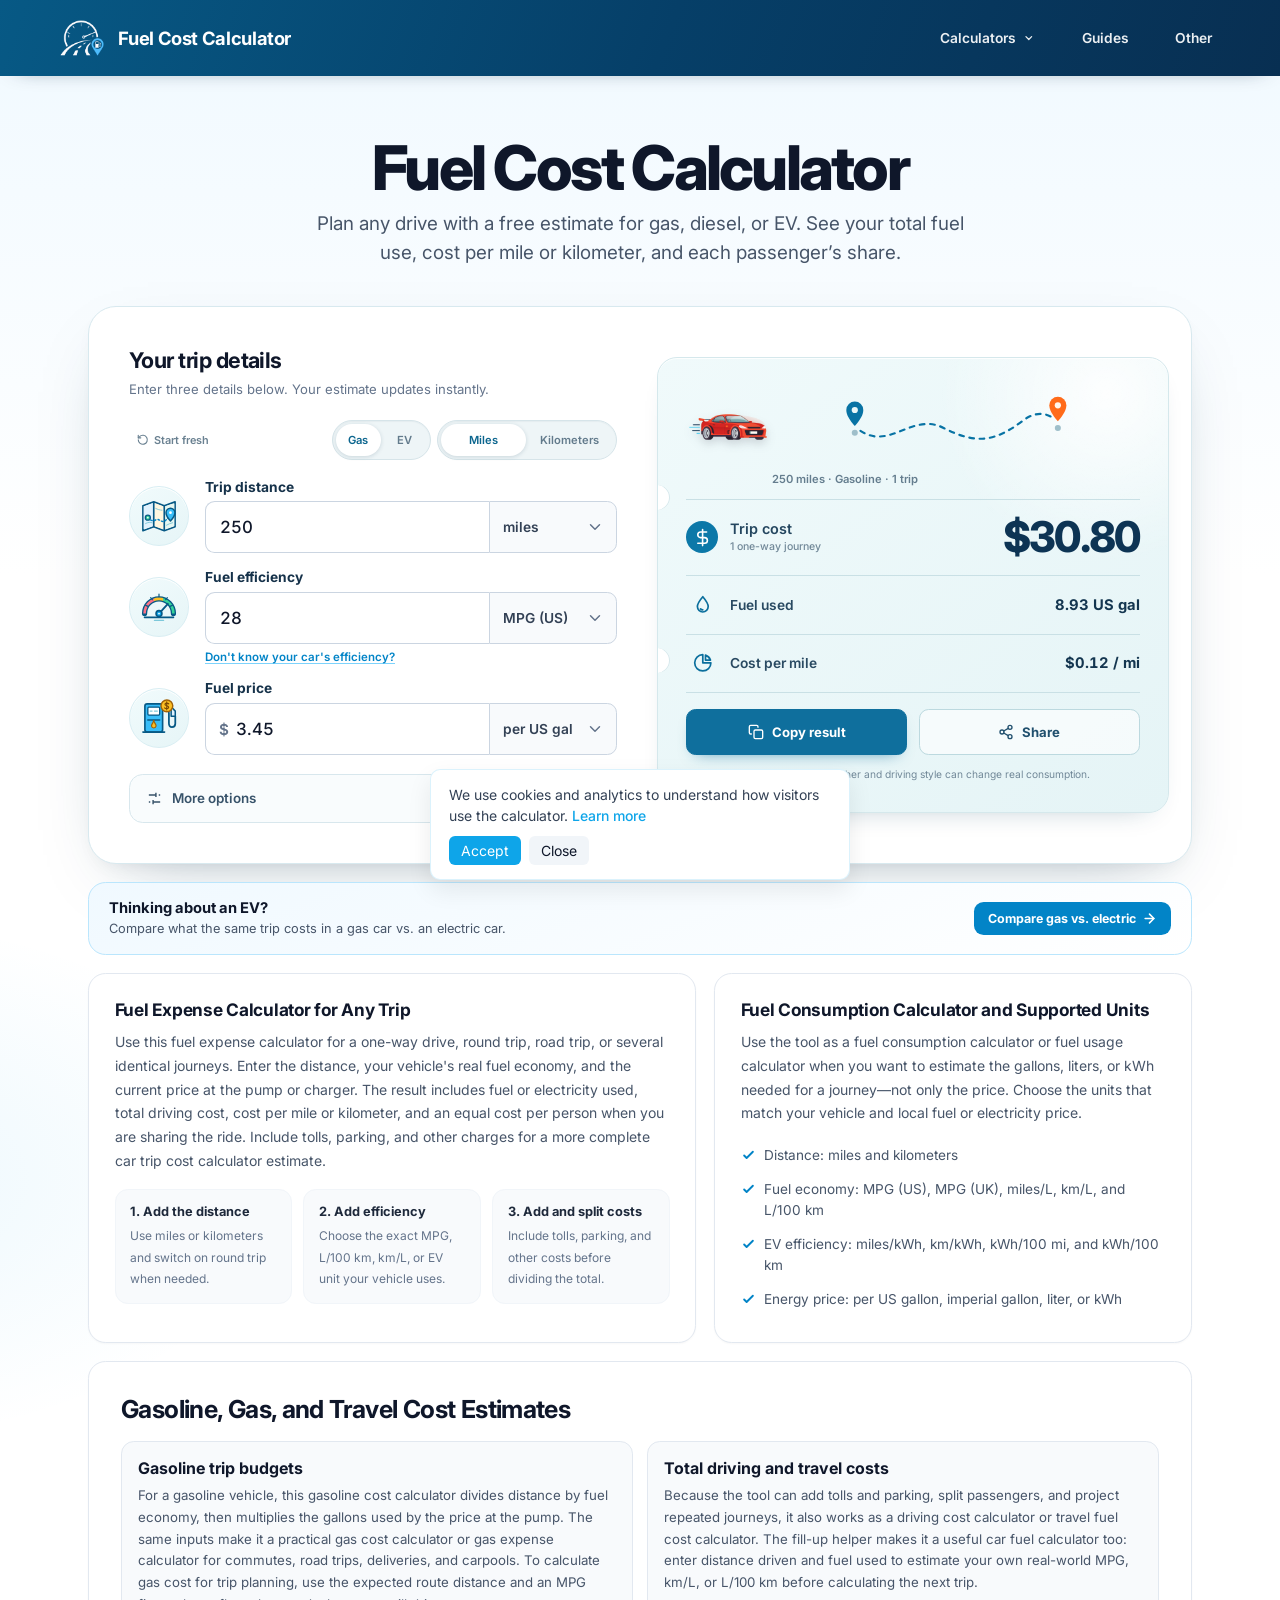
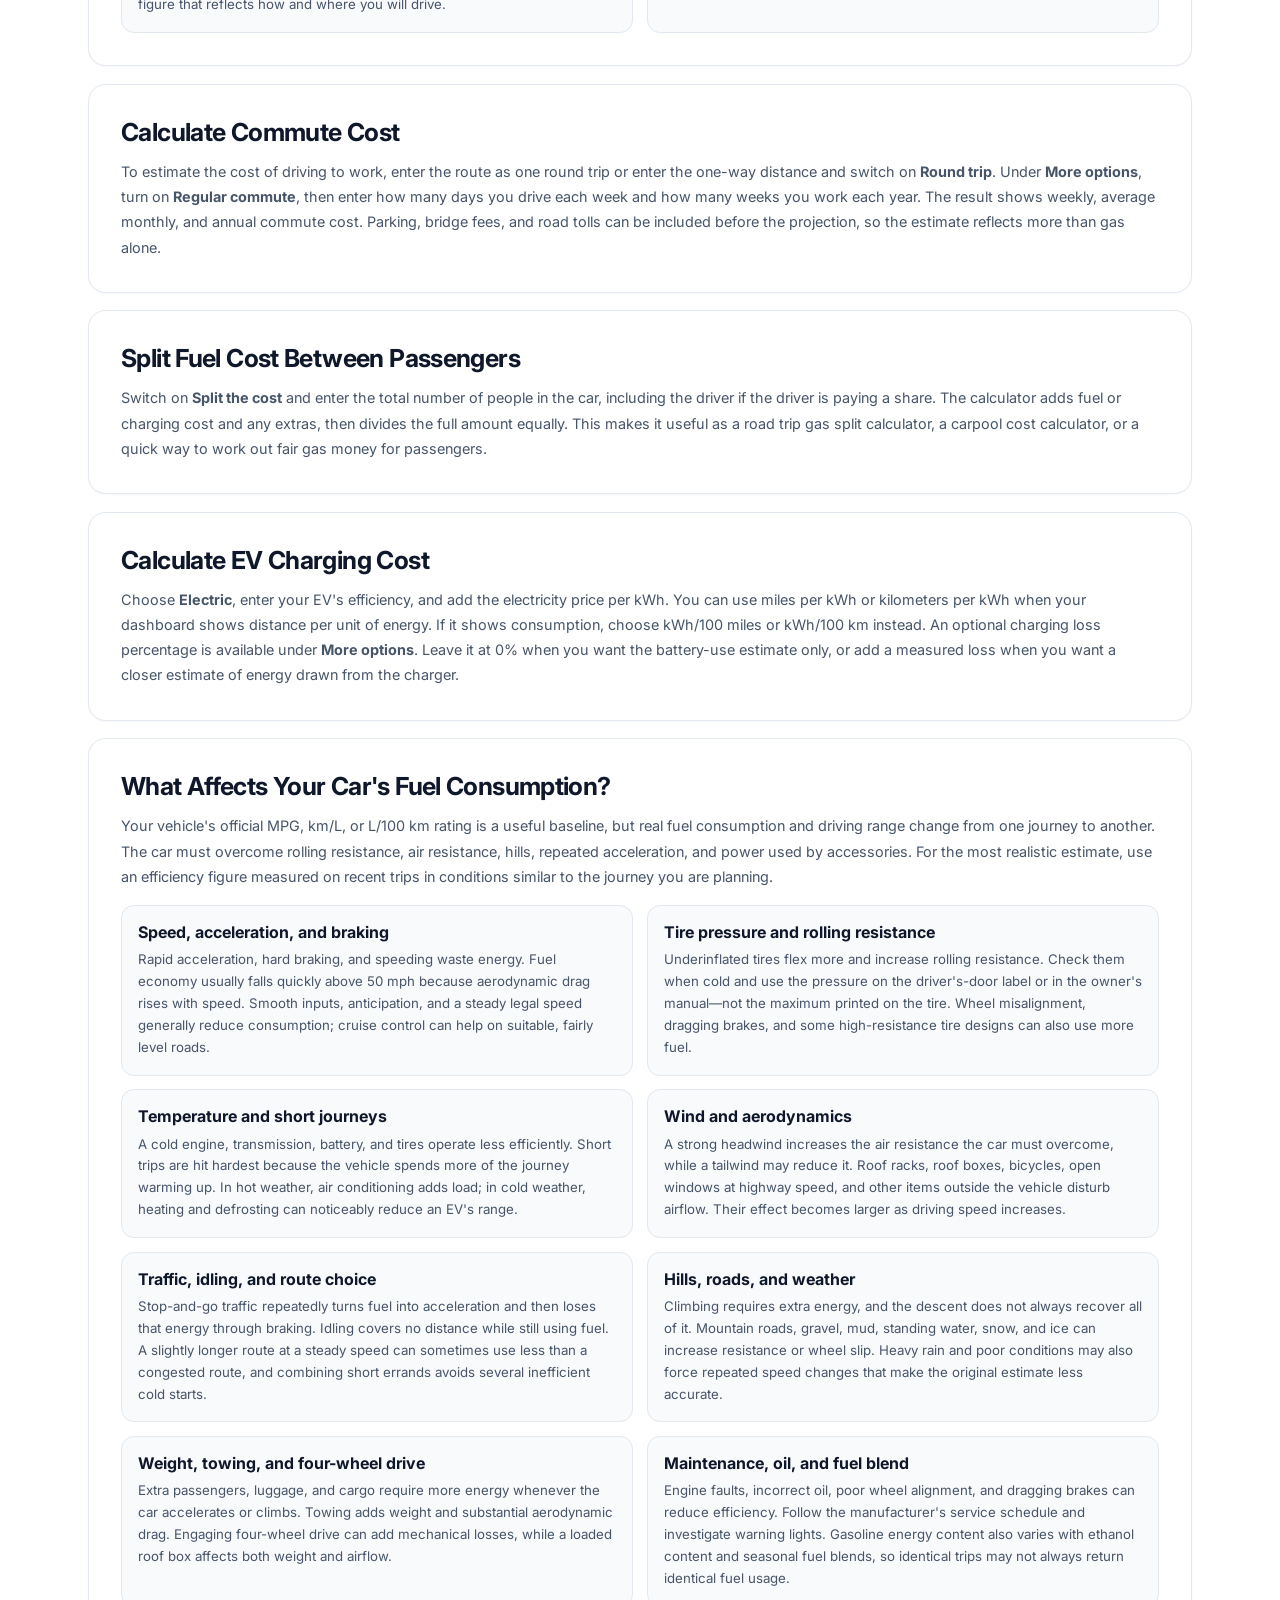
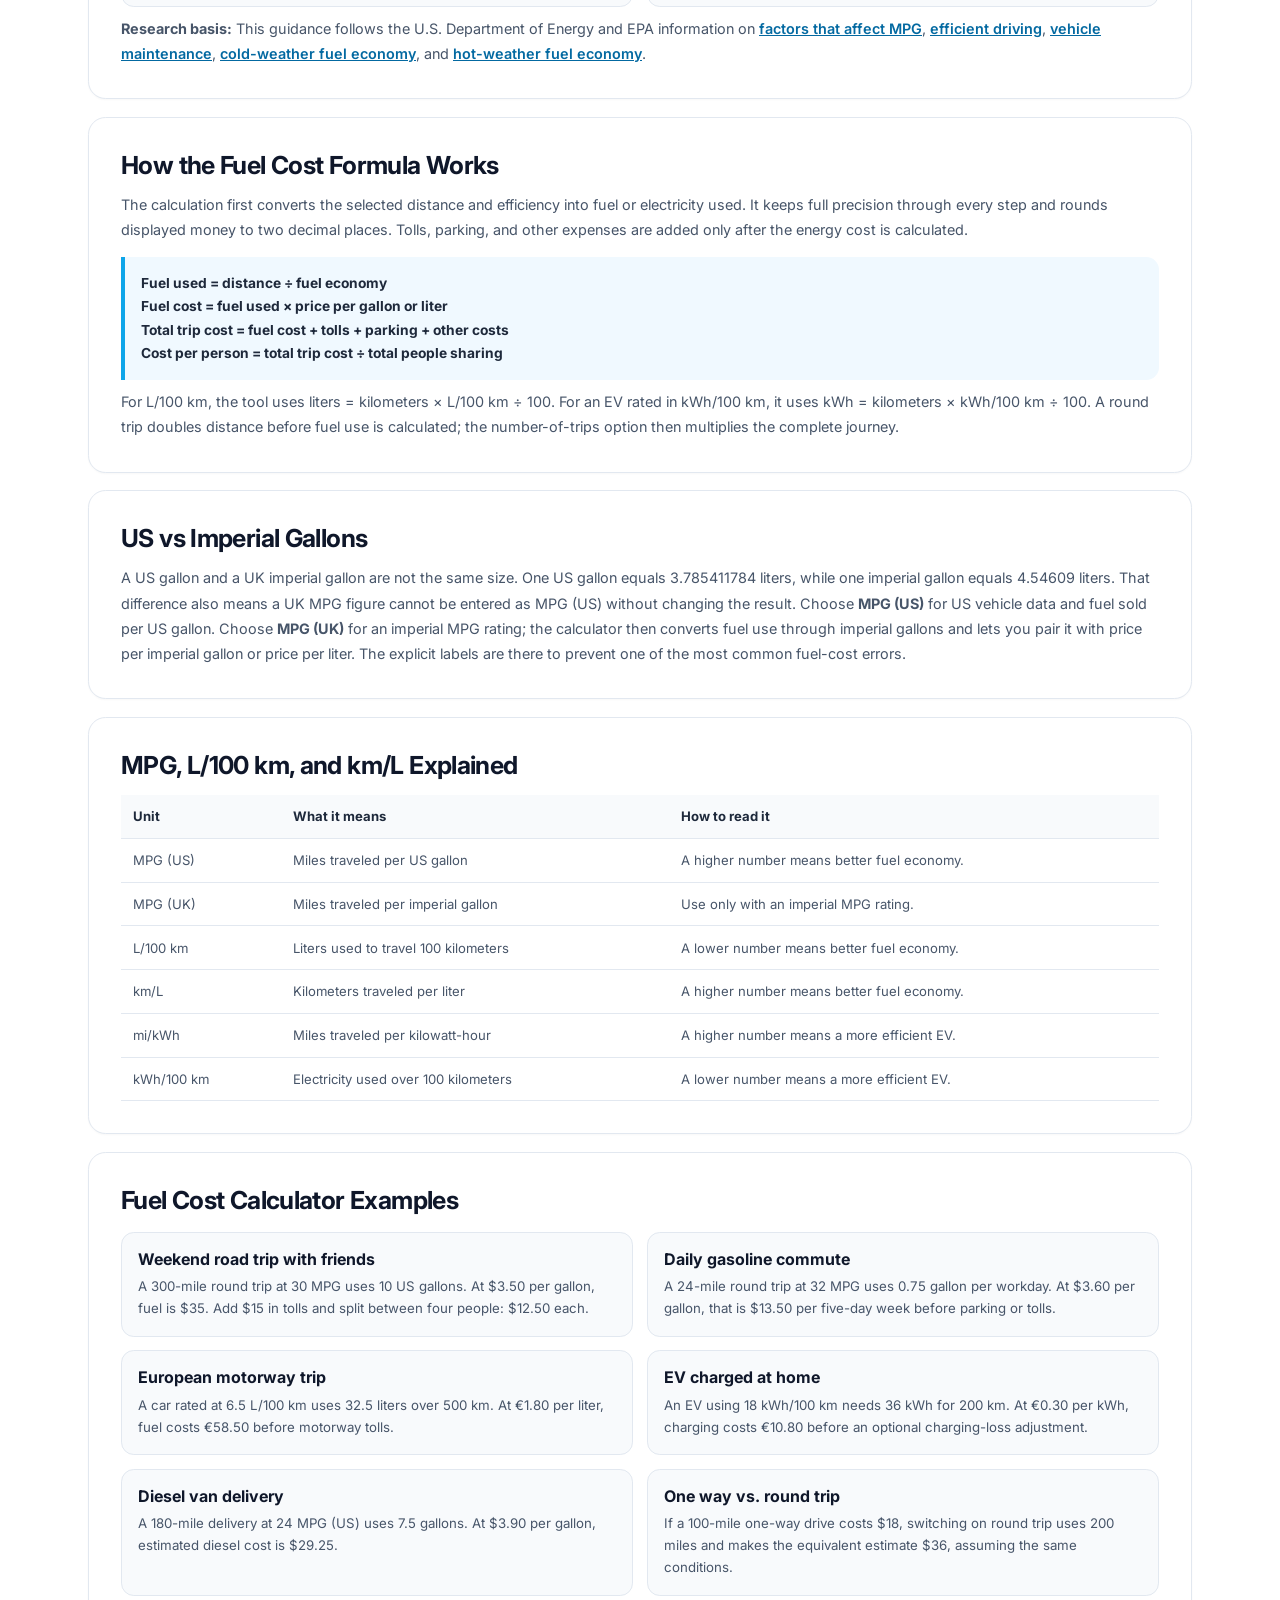
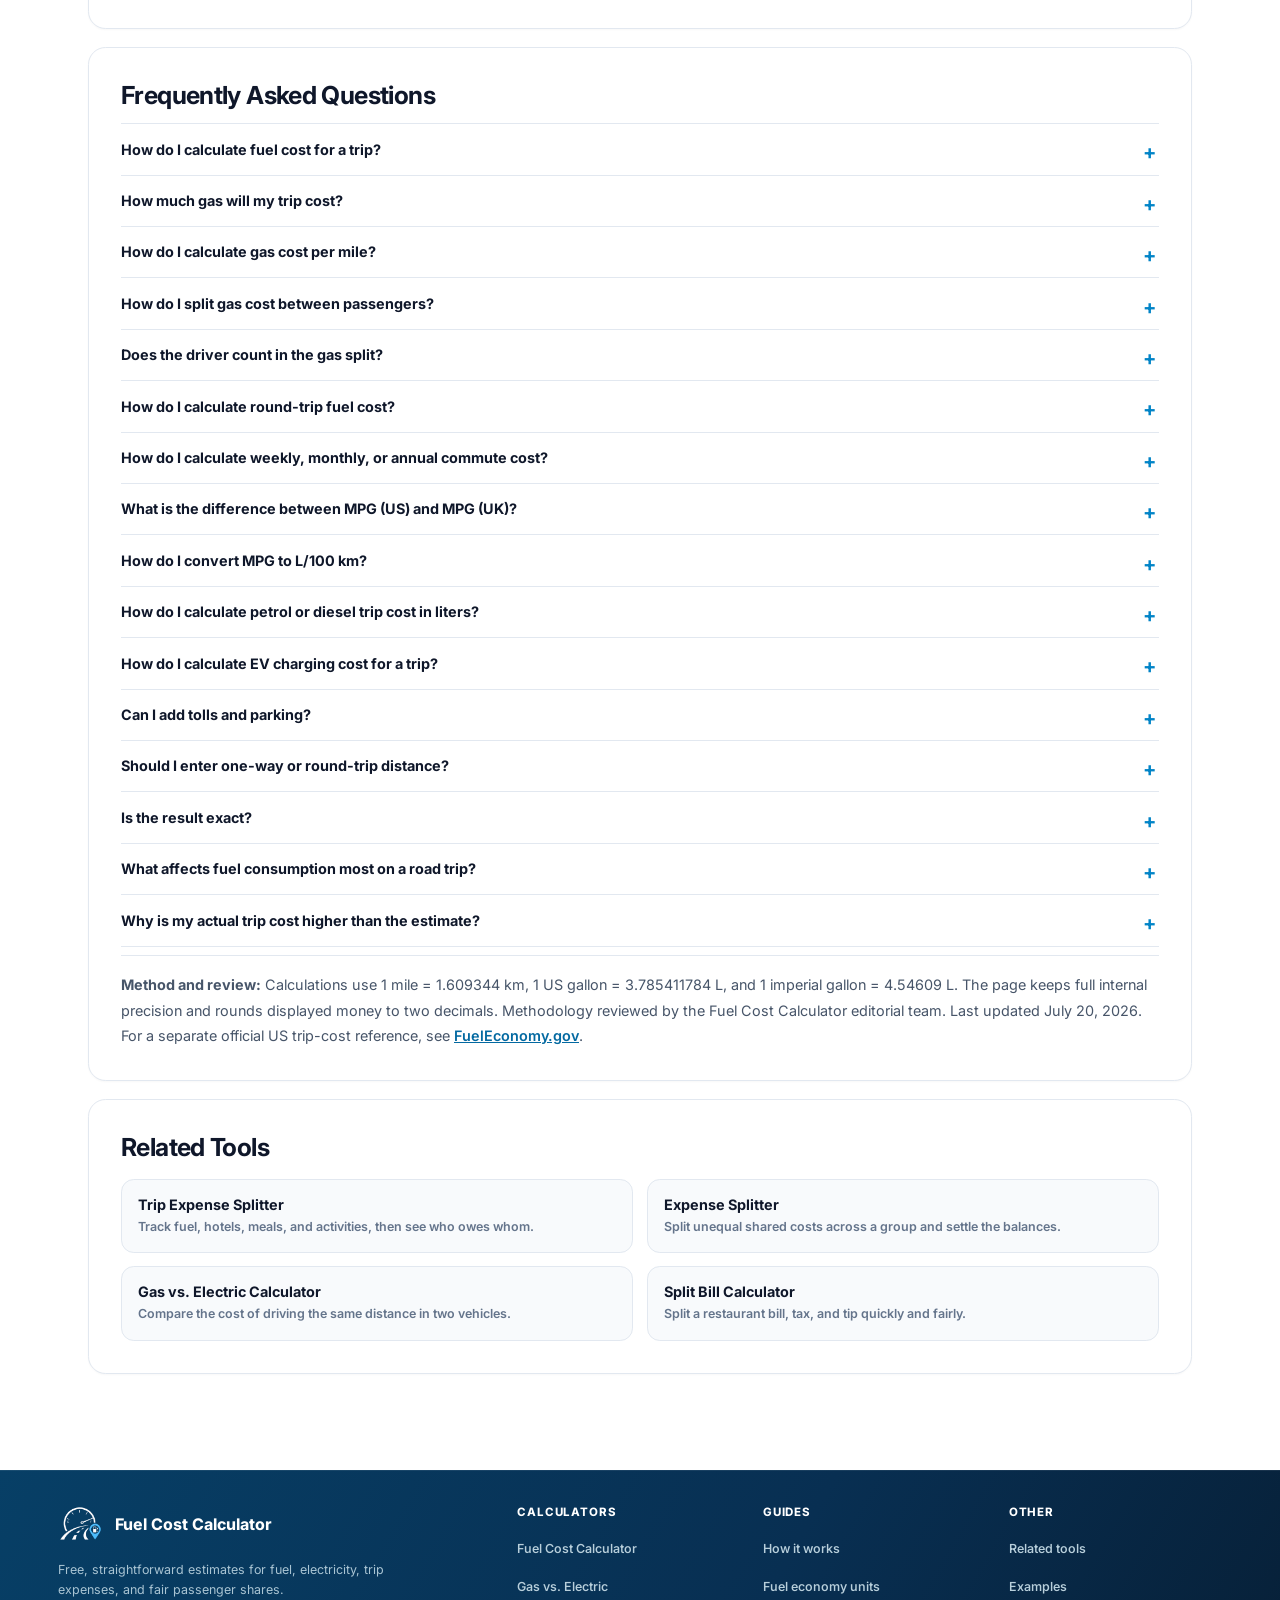
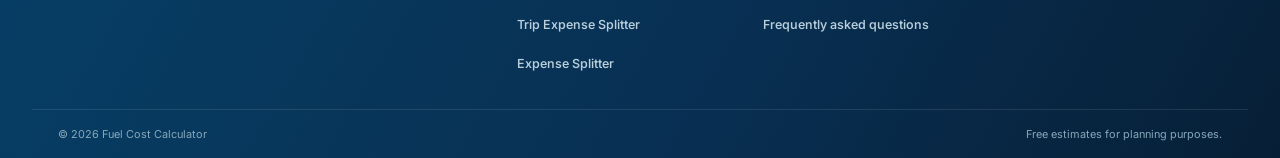
==== commit a32e6a3b: "Add files via upload" ====
--- a/index.html
+++ b/index.html
@@ -2,7 +2,9 @@
 <html lang="en">
 <head>
   <meta charset="UTF-8">
-  <link rel="icon" href="/favicon.png" type="image/png">
+  <link rel="icon" href="/favicon.ico" sizes="any">
+  <link rel="icon" href="/favicon.png" type="image/png" sizes="512x512">
+  <link rel="apple-touch-icon" href="/apple-touch-icon.png" sizes="180x180">
   <meta name="viewport" content="width=device-width, initial-scale=1.0">
   <meta name="robots" content="index, follow, max-image-preview:large">
   <meta name="theme-color" content="#0ea5e9">
@@ -13,7 +15,7 @@
 
   <title>Fuel Cost Calculator – Gas, Diesel &amp; EV Trip Costs</title>
   <meta name="description" content="Free fuel cost calculator for gasoline, diesel, and EV trips. Calculate fuel consumption, trip expenses, cost per mile or kilometer, and passenger shares.">
-  <link rel="canonical" href="https://splitbillcalculator.net/fuel-cost-calculator.html">
+  <link rel="canonical" href="https://fuel-cost-calculator.com/">
 
   <meta property="og:type" content="website">
   <meta property="og:site_name" content="Split Bill Calculator">
@@ -75,8 +77,8 @@
   </script>
 
   <link rel="stylesheet" href="/assets/site.v1.14.min.css?v=1.21">
-  <link rel="stylesheet" href="/assets/shared-layout.css?v=1.0">
-  <script src="/assets/shared-layout.js?v=1.0" defer></script>
+  <link rel="stylesheet" href="/assets/shared-layout.css?v=1.1">
+  <script src="/assets/shared-layout.js?v=1.1" defer></script>
 
   <style>
     /* ============ Tokens (splitbillcalculator.net design system) ============ */
@@ -1998,25 +2000,17 @@
     }
 
     .fuel-site-mark {
-      position: relative;
-      display: grid;
-      place-items: center;
-      width: 2.55rem;
-      height: 2.55rem;
-      border: 2px solid rgba(255,255,255,.95);
-      border-radius: 50% 50% 50% .35rem;
-      transform: rotate(-45deg);
-    }
-
-    .fuel-site-mark svg {
-      width: 1.35rem;
-      height: 1.35rem;
-      fill: none;
-      stroke: currentColor;
-      stroke-width: 1.9;
-      stroke-linecap: round;
-      stroke-linejoin: round;
-      transform: rotate(45deg);
+      display: block;
+      width: 3.05rem;
+      height: 2.5rem;
+      flex: 0 0 auto;
+    }
+
+    .fuel-site-mark img {
+      display: block;
+      width: 100%;
+      height: 100%;
+      object-fit: contain;
     }
 
     .fuel-site-nav {
@@ -4951,7 +4945,6 @@
     };
 
     restore();
-    syncUrl();
   })();
   </script>
 
--- a/assets/shared-layout.css
+++ b/assets/shared-layout.css
@@ -118,25 +118,17 @@
 }
 
 .shared-footer-mark {
-  display: grid;
-  place-items: center;
-  width: 2.4rem;
-  height: 2.4rem;
+  display: block;
+  width: 2.85rem;
+  height: 2.33rem;
   flex: 0 0 auto;
-  border: 1.8px solid rgba(255, 255, 255, .9);
-  border-radius: 50% 50% 50% .35rem;
-  transform: rotate(-45deg);
-}
-
-.shared-footer-mark svg {
-  width: 1.25rem;
-  height: 1.25rem;
-  fill: none;
-  stroke: currentColor;
-  stroke-width: 1.9;
-  stroke-linecap: round;
-  stroke-linejoin: round;
-  transform: rotate(45deg);
+}
+
+.shared-footer-mark img {
+  display: block;
+  width: 100%;
+  height: 100%;
+  object-fit: contain;
 }
 
 .shared-footer-brand p {
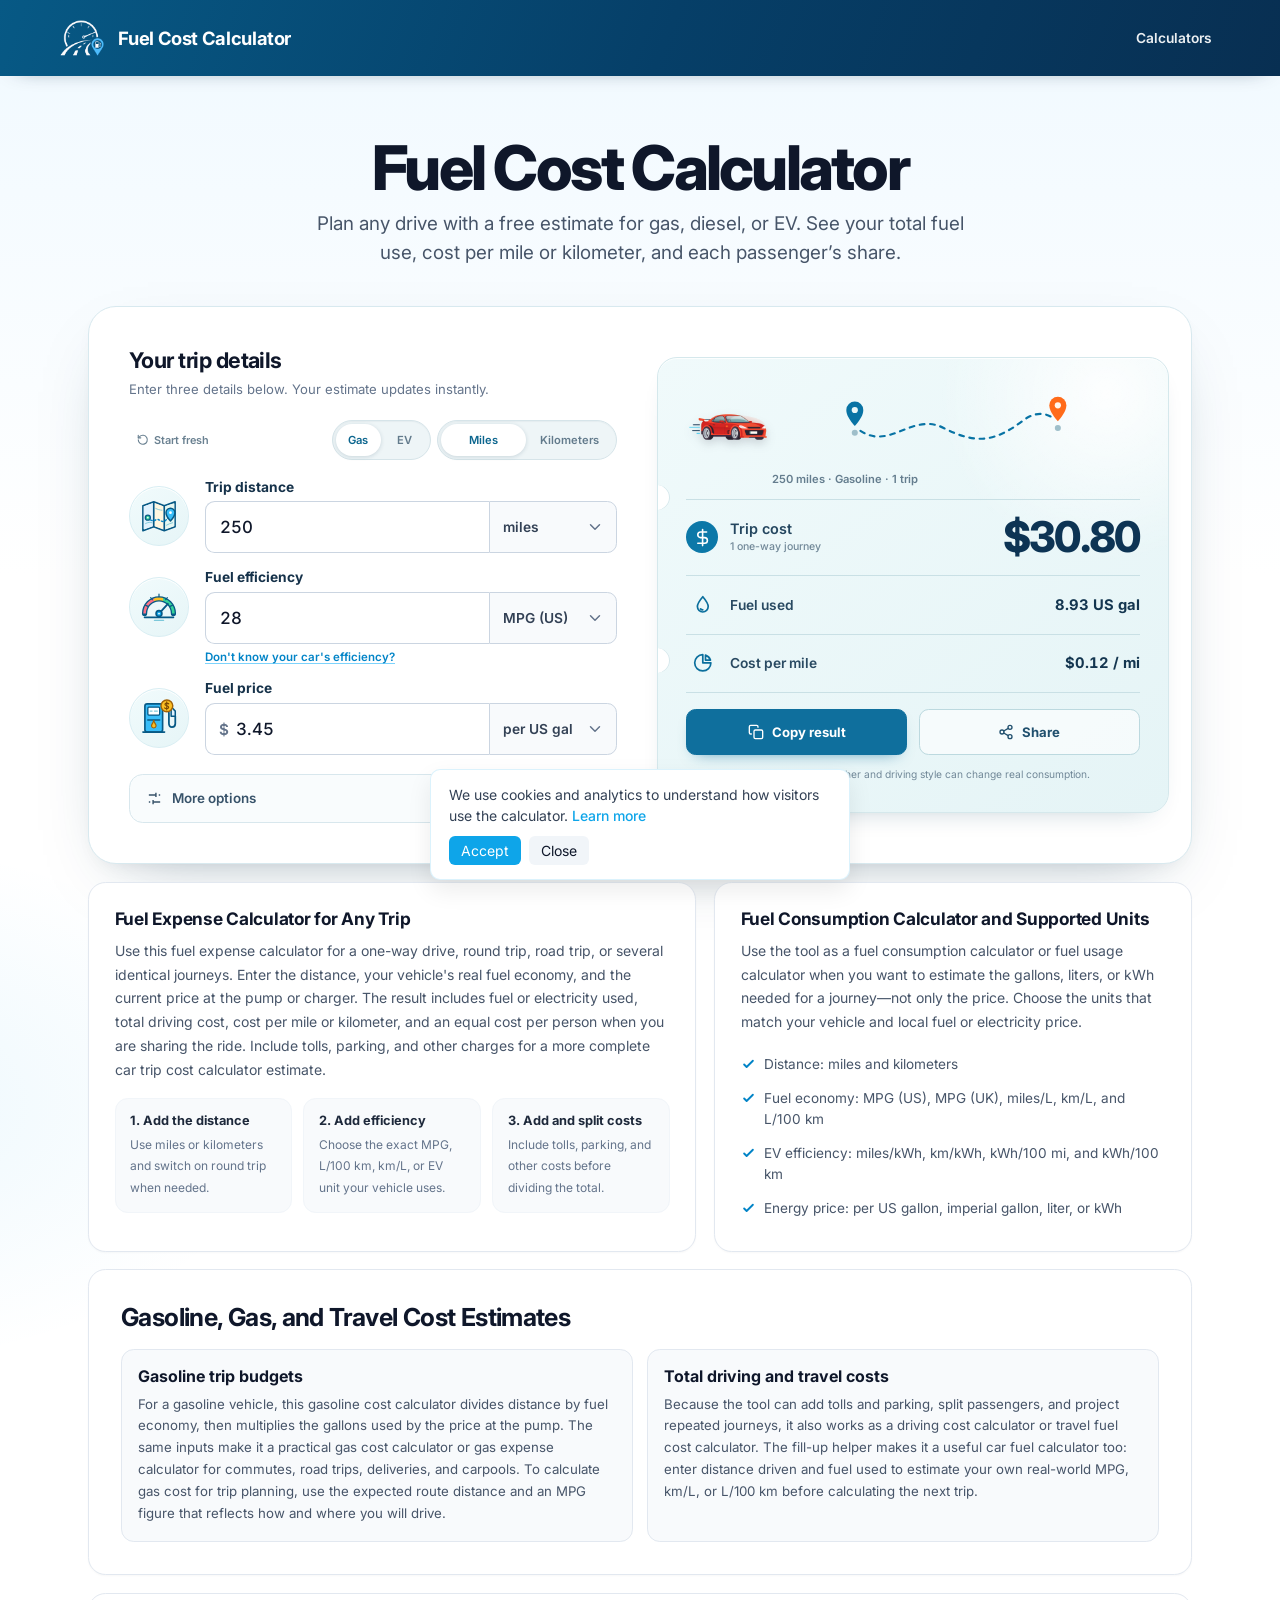
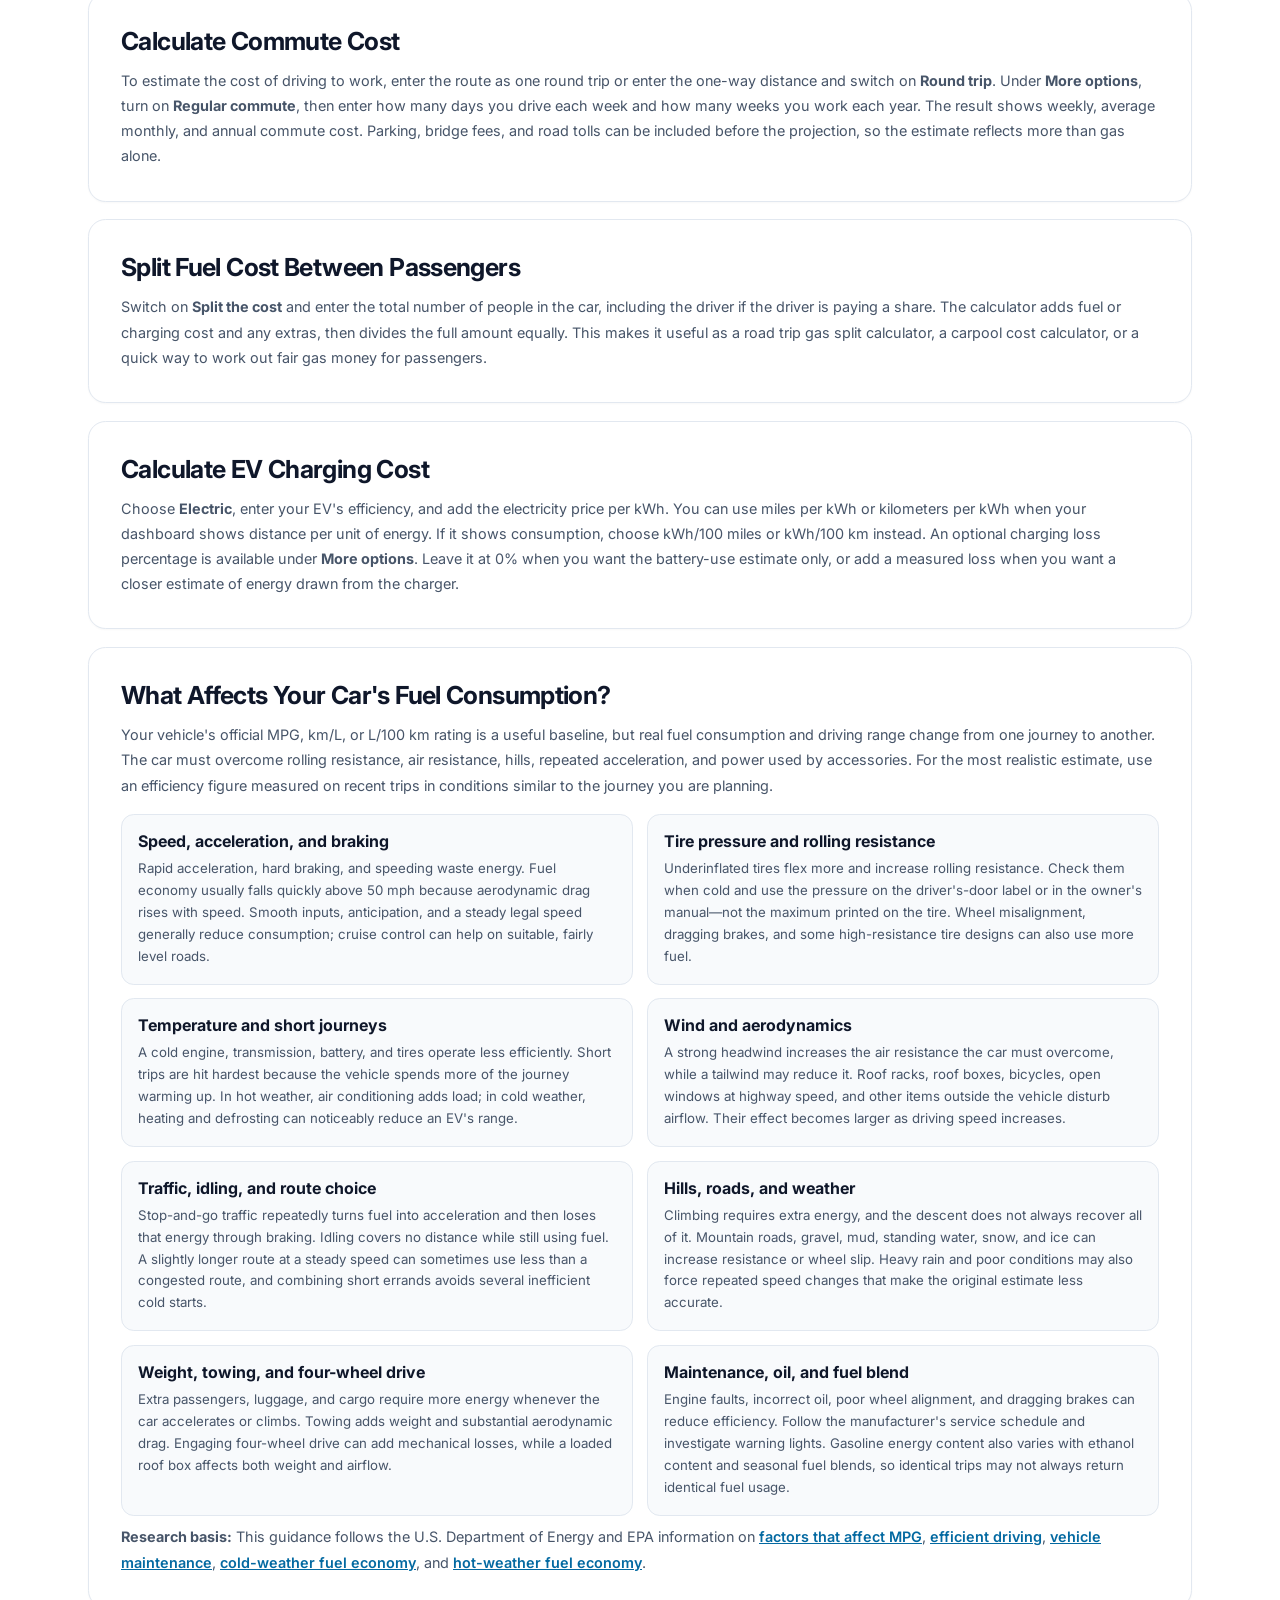
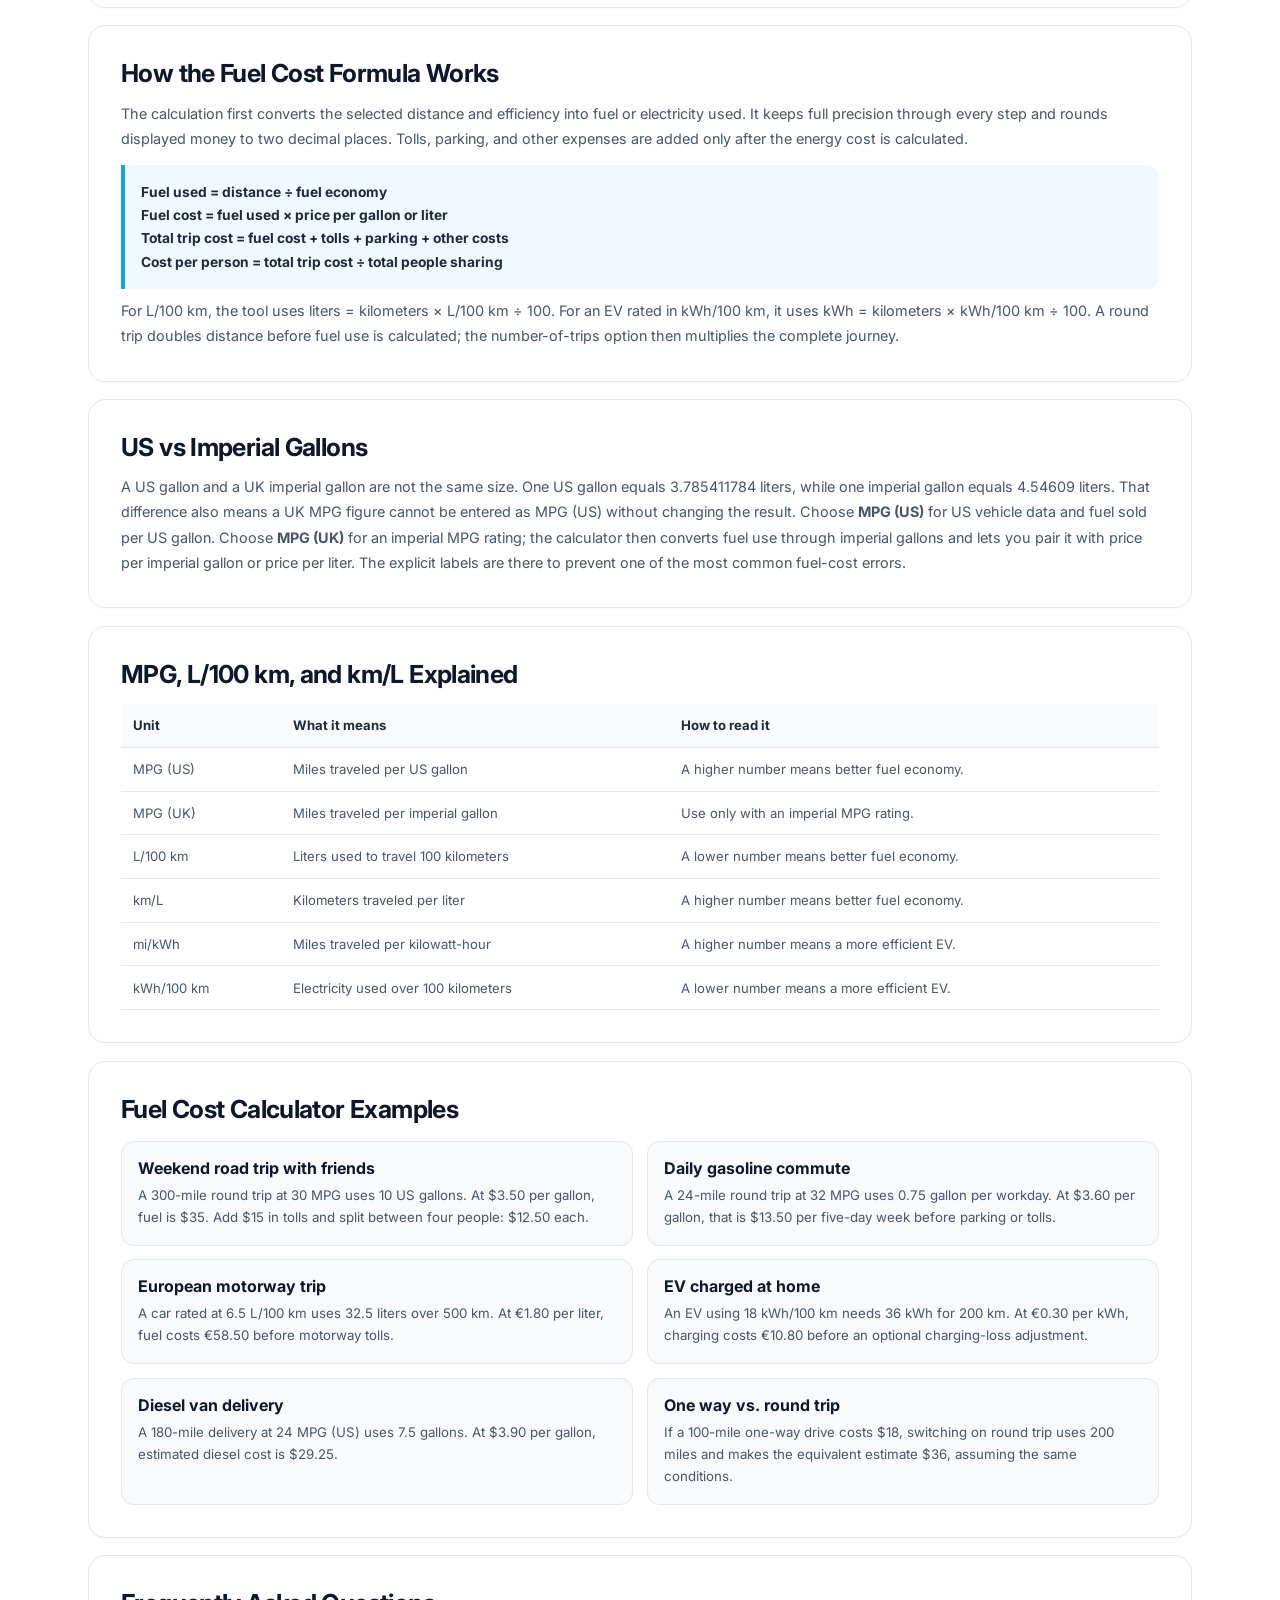
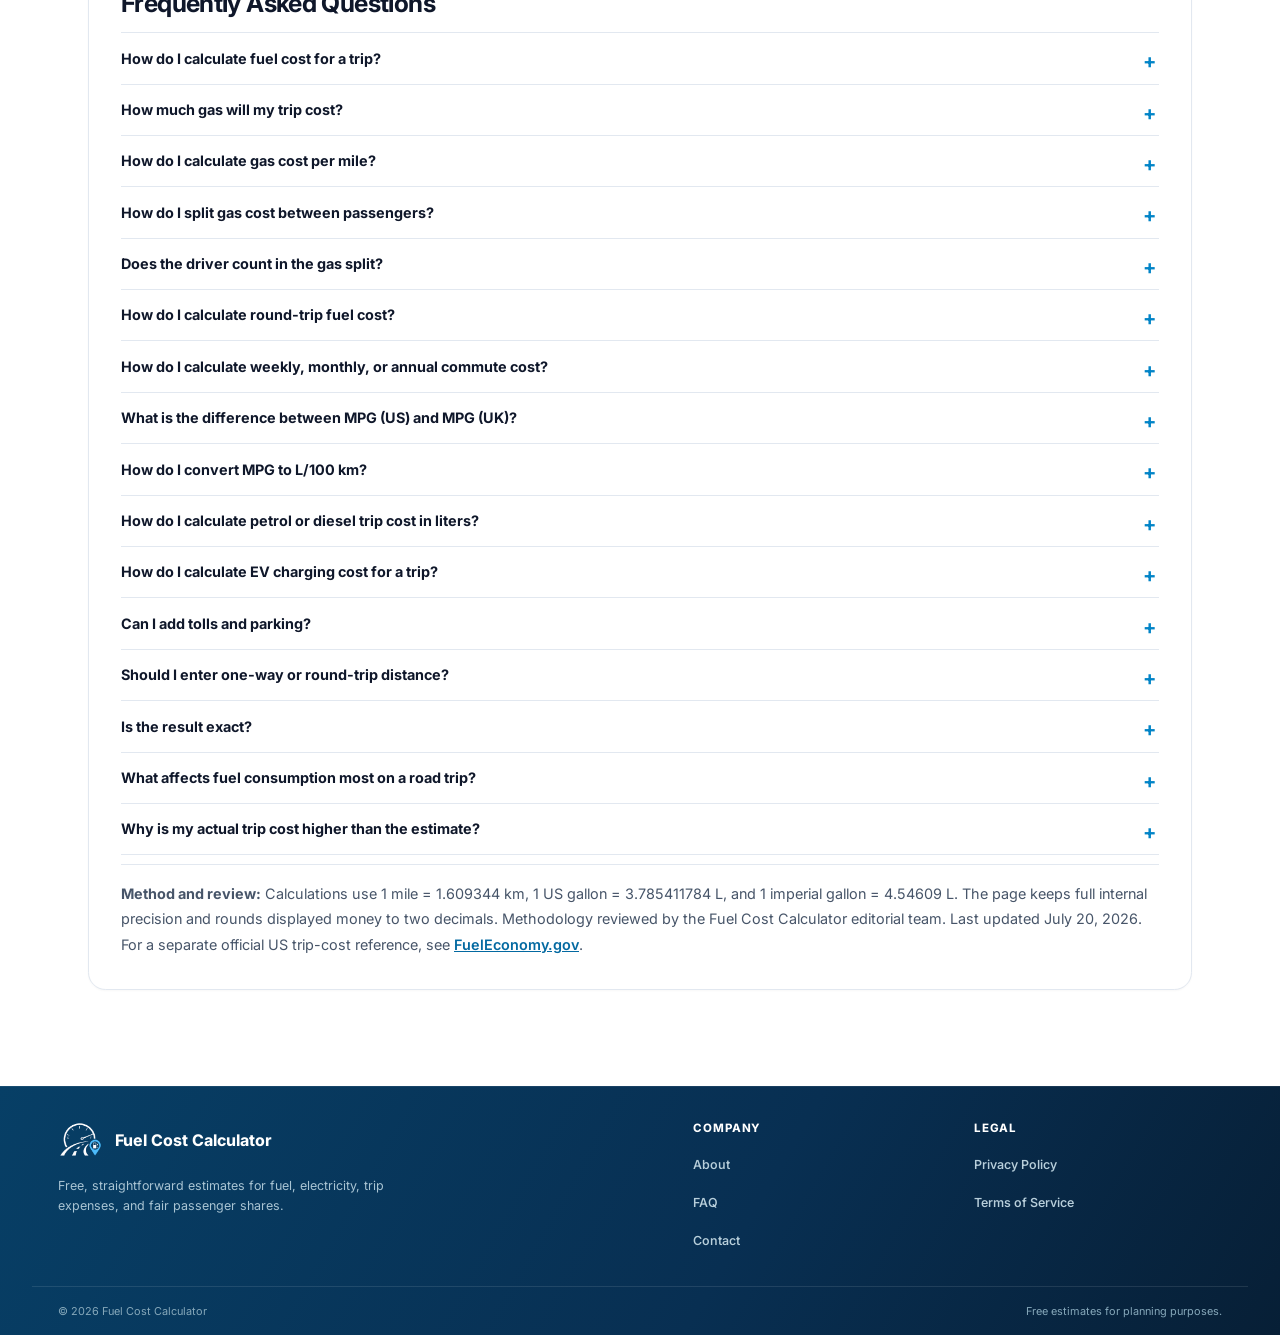
==== commit d4af7c72: "Add files via upload" ====
--- a/index.html
+++ b/index.html
@@ -77,8 +77,8 @@
   </script>
 
   <link rel="stylesheet" href="/assets/site.v1.14.min.css?v=1.21">
-  <link rel="stylesheet" href="/assets/shared-layout.css?v=1.1">
-  <script src="/assets/shared-layout.js?v=1.1" defer></script>
+  <link rel="stylesheet" href="/assets/shared-layout.css?v=1.3">
+  <script src="/assets/shared-layout.js?v=1.3" defer></script>
 
   <style>
     /* ============ Tokens (splitbillcalculator.net design system) ============ */
@@ -3306,17 +3306,6 @@
           </p>
         </aside>
       </section>
-
-      <a class="fuel-crosslink" href="/gas-vs-electric-calculator.html">
-        <span>
-          <strong>Thinking about an EV?</strong>
-          <span class="fuel-crosslink-sub">Compare what the same trip costs in a gas car vs. an electric car.</span>
-        </span>
-        <span class="fuel-crosslink-cta">
-          Compare gas vs. electric
-          <svg viewBox="0 0 24 24" aria-hidden="true"><path d="M5 12h14"/><path d="m12 5 7 7-7 7"/></svg>
-        </span>
-      </a>
 
       <section class="fuel-content-grid" id="how-it-works">
         <article class="fuel-content-card">
@@ -3679,27 +3668,6 @@
         </p>
       </section>
 
-      <section class="fuel-seo-content" id="related-tools">
-        <h2>Related Tools</h2>
-        <div class="fuel-related-grid">
-          <a class="fuel-related-link" href="/trip-expense-splitter.html">
-            <strong>Trip Expense Splitter</strong>
-            <span>Track fuel, hotels, meals, and activities, then see who owes whom.</span>
-          </a>
-          <a class="fuel-related-link" href="/expense-splitter.html">
-            <strong>Expense Splitter</strong>
-            <span>Split unequal shared costs across a group and settle the balances.</span>
-          </a>
-          <a class="fuel-related-link" href="/gas-vs-electric-calculator.html">
-            <strong>Gas vs. Electric Calculator</strong>
-            <span>Compare the cost of driving the same distance in two vehicles.</span>
-          </a>
-          <a class="fuel-related-link" href="/">
-            <strong>Split Bill Calculator</strong>
-            <span>Split a restaurant bill, tax, and tip quickly and fairly.</span>
-          </a>
-        </div>
-      </section>
     </main>
 
   </div>
--- a/assets/shared-layout.css
+++ b/assets/shared-layout.css
@@ -8,6 +8,75 @@
 [data-shared-header] {
   min-height: 4.75rem;
   background: linear-gradient(110deg, #075985 0%, #063f68 52%, #082f52 100%);
+}
+
+.fuel-site-header {
+  width: 100%;
+  color: #fff;
+  background: linear-gradient(110deg, #075985 0%, #063f68 52%, #082f52 100%);
+  box-shadow: 0 1px 0 rgba(255, 255, 255, .08), 0 7px 22px -18px rgba(2, 34, 58, .8);
+}
+
+.fuel-site-header-inner {
+  width: min(100%, 76rem);
+  min-height: 4.75rem;
+  display: flex;
+  align-items: center;
+  justify-content: space-between;
+  gap: 2rem;
+  margin-inline: auto;
+  padding: .7rem clamp(1rem, 4vw, 1.6rem);
+}
+
+.fuel-site-brand {
+  display: inline-flex;
+  align-items: center;
+  gap: .75rem;
+  color: #fff;
+  font-size: 1.15rem;
+  font-weight: 750;
+  letter-spacing: -.02em;
+  text-decoration: none;
+  white-space: nowrap;
+}
+
+.fuel-site-mark {
+  display: block;
+  width: 3.05rem;
+  height: 2.5rem;
+  flex: 0 0 auto;
+}
+
+.fuel-site-mark img {
+  display: block;
+  width: 100%;
+  height: 100%;
+  object-fit: contain;
+}
+
+.fuel-site-nav {
+  display: flex;
+  align-items: center;
+  gap: clamp(.45rem, 2vw, 1.6rem);
+}
+
+.fuel-site-nav > a {
+  min-height: 2.5rem;
+  display: inline-flex;
+  align-items: center;
+  justify-content: center;
+  padding: .55rem .65rem;
+  border-radius: .55rem;
+  color: rgba(255, 255, 255, .92);
+  font-size: .86rem;
+  font-weight: 600;
+  text-decoration: none;
+  transition: color .15s ease, background-color .15s ease;
+}
+
+.fuel-site-nav > a:hover {
+  color: #fff;
+  background: rgba(255, 255, 255, .1);
 }
 
 .shared-nav-menu {
@@ -101,7 +170,7 @@
 .shared-footer-inner {
   width: min(100%, 76rem);
   display: grid;
-  grid-template-columns: minmax(14rem, 1.4fr) repeat(3, minmax(8rem, .7fr));
+  grid-template-columns: minmax(14rem, 1.7fr) repeat(2, minmax(9rem, .7fr));
   gap: 2rem;
   margin-inline: auto;
   padding: 2.2rem clamp(1rem, 4vw, 1.6rem) 1.7rem;
@@ -193,6 +262,38 @@
 @media (max-width: 640px) {
   [data-shared-header] { min-height: 3.75rem; }
 
+  .fuel-site-header-inner {
+    min-height: 3.75rem;
+    gap: .3rem;
+    padding: calc(.4rem + env(safe-area-inset-top)) .65rem .4rem;
+  }
+
+  .fuel-site-title { display: none; }
+
+  .fuel-site-brand {
+    min-width: 2.75rem;
+    min-height: 2.75rem;
+    justify-content: center;
+    gap: 0;
+  }
+
+  .fuel-site-mark {
+    width: 2.4rem;
+    height: 2.4rem;
+  }
+
+  .fuel-site-nav {
+    min-width: 0;
+    margin-left: auto;
+    gap: 0;
+  }
+
+  .fuel-site-nav > a {
+    min-height: 2.75rem;
+    padding: .6rem .5rem;
+    font-size: .74rem;
+  }
+
   .shared-nav-summary {
     min-height: 2.75rem;
     padding: .6rem .5rem;
@@ -222,6 +323,8 @@
 }
 
 @media (max-width: 380px) {
+  .fuel-site-header-inner { padding-inline: .5rem; }
+  .fuel-site-nav > a { padding-inline: .4rem; font-size: .7rem; }
   .shared-footer-inner { grid-template-columns: 1fr; }
   .shared-footer-brand { grid-column: auto; }
 }
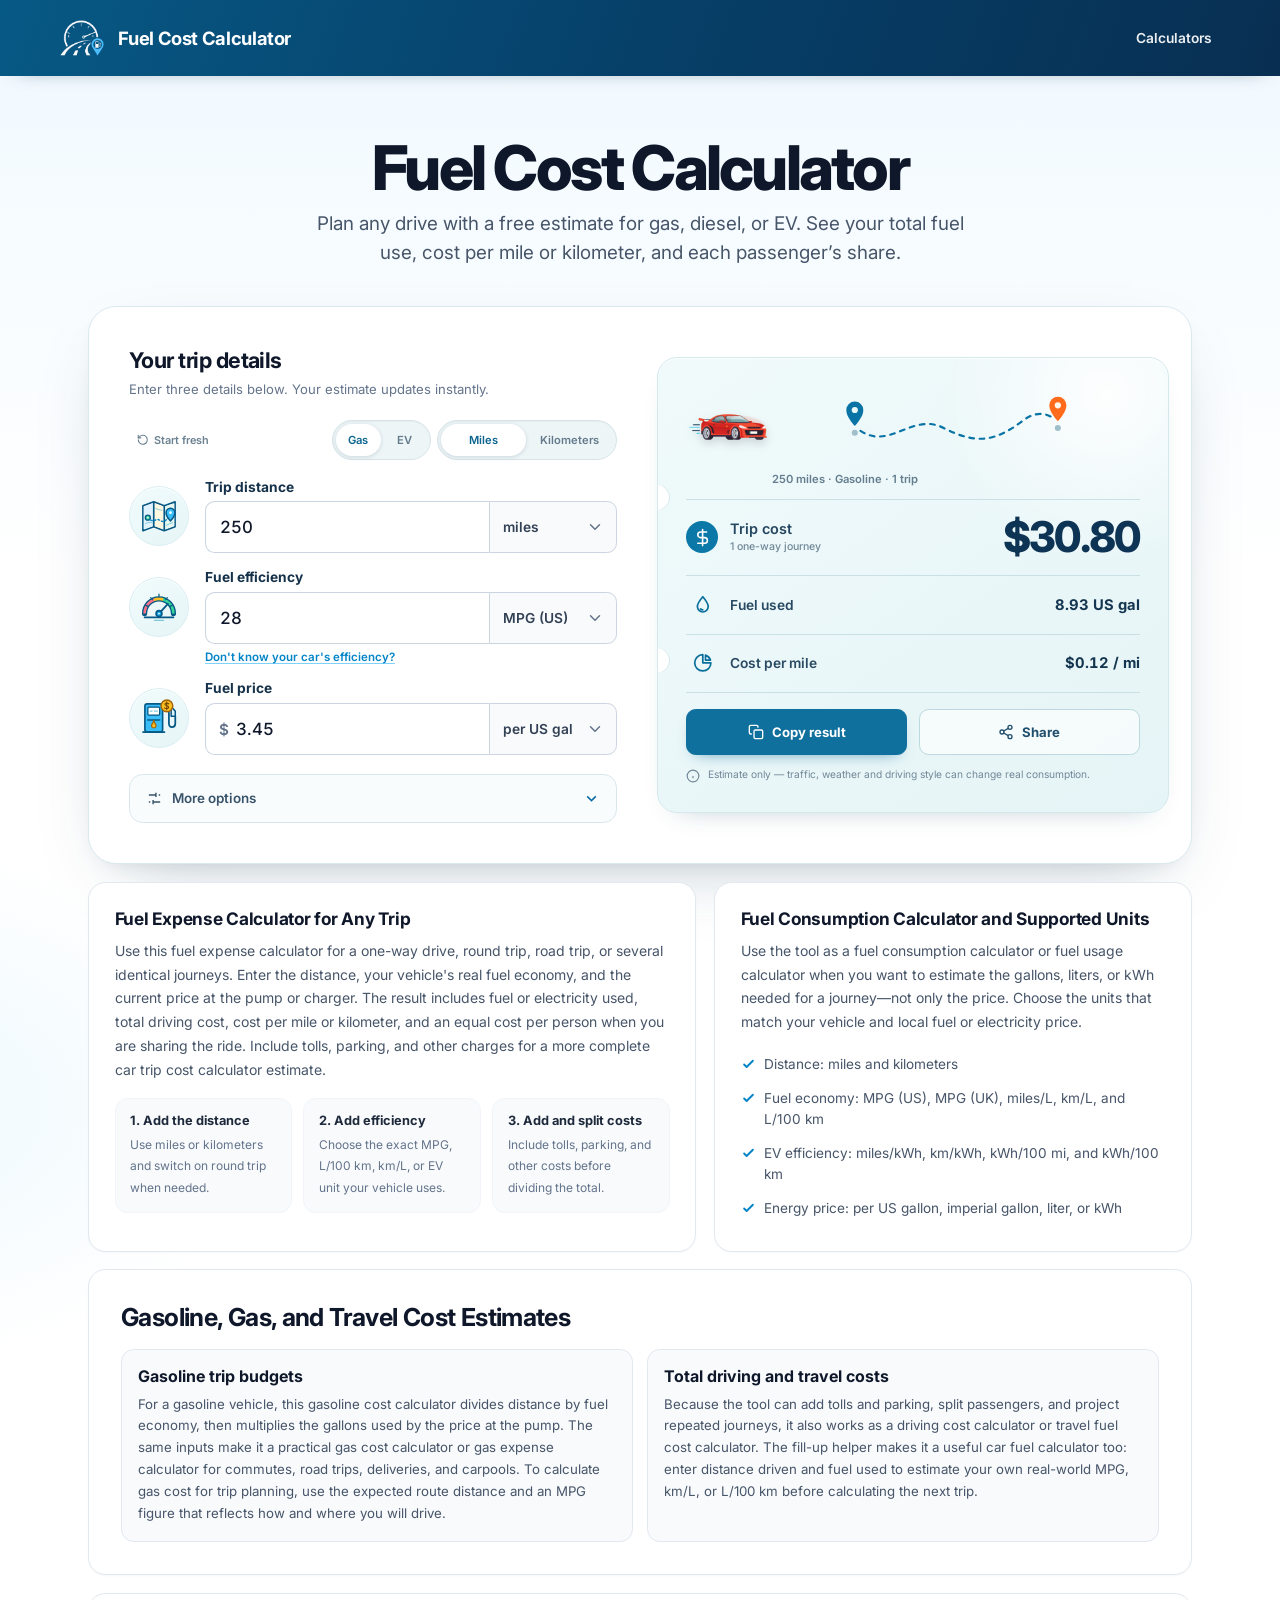
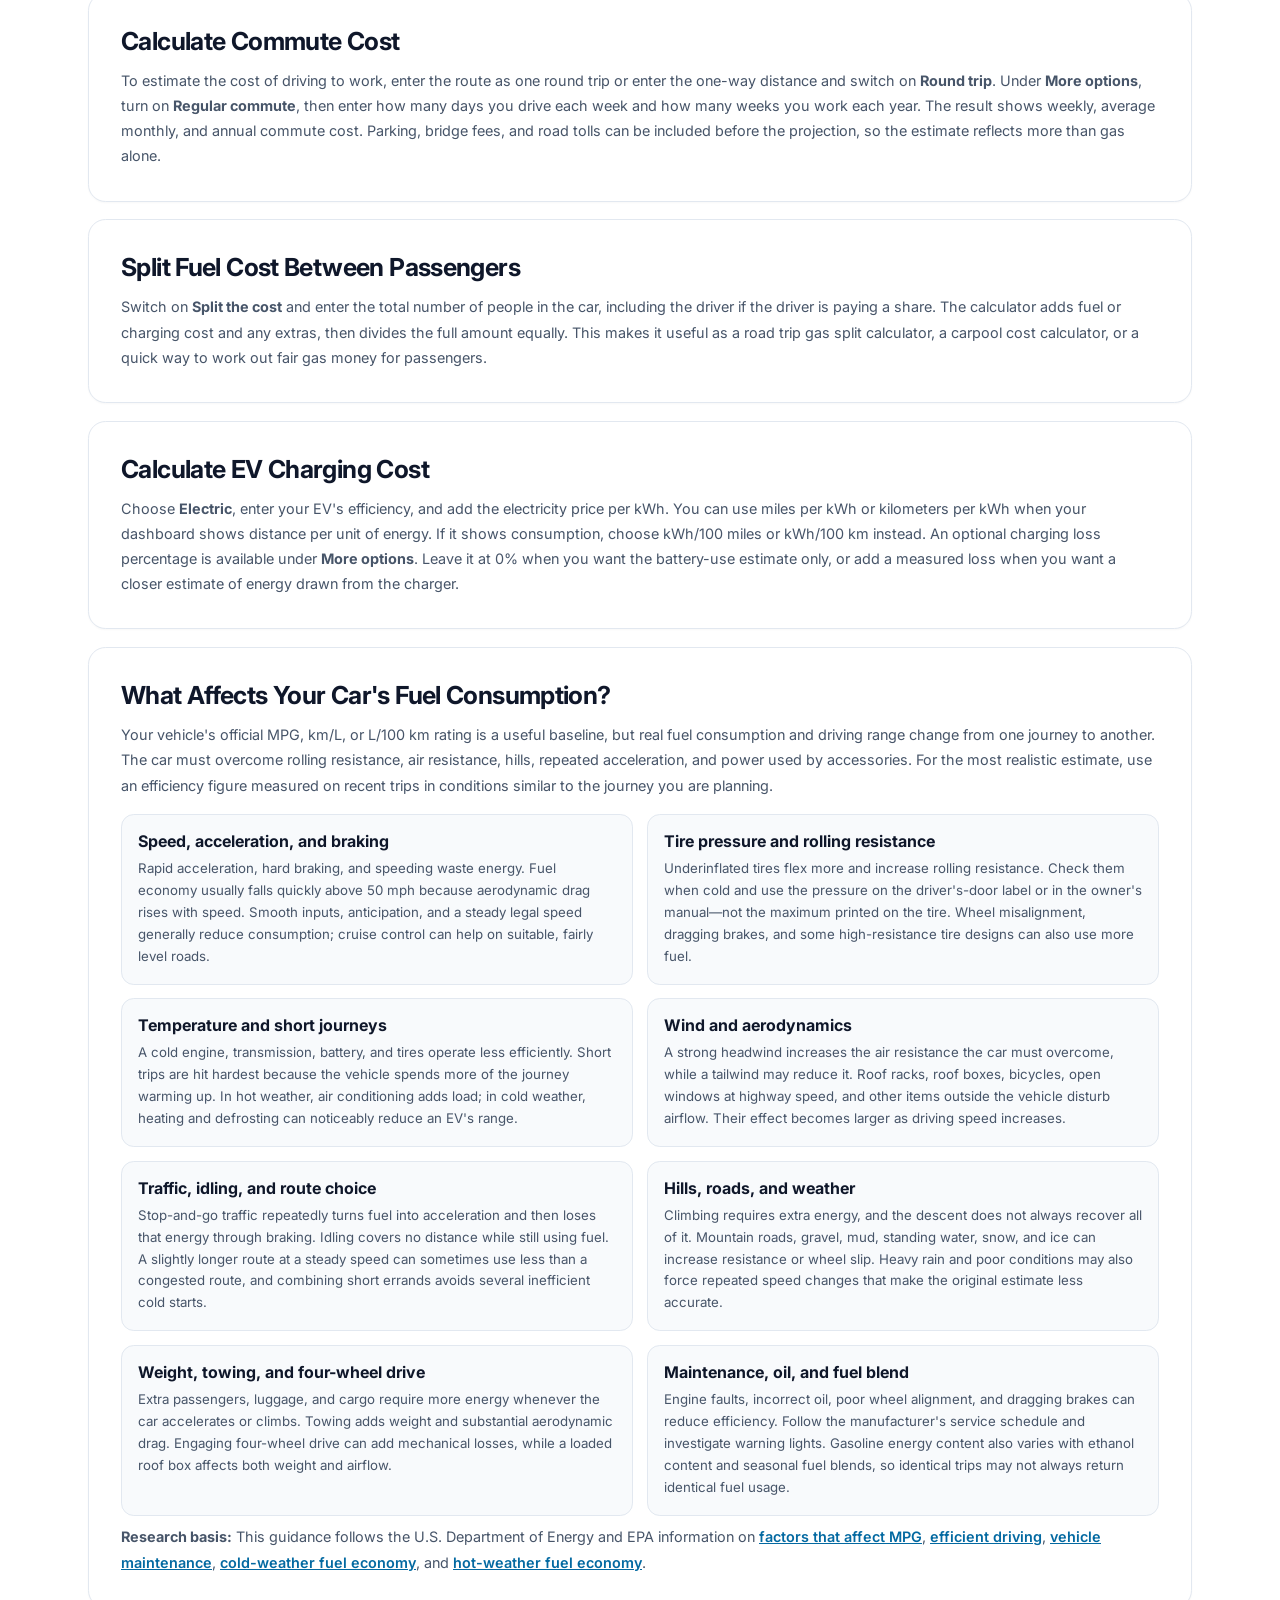
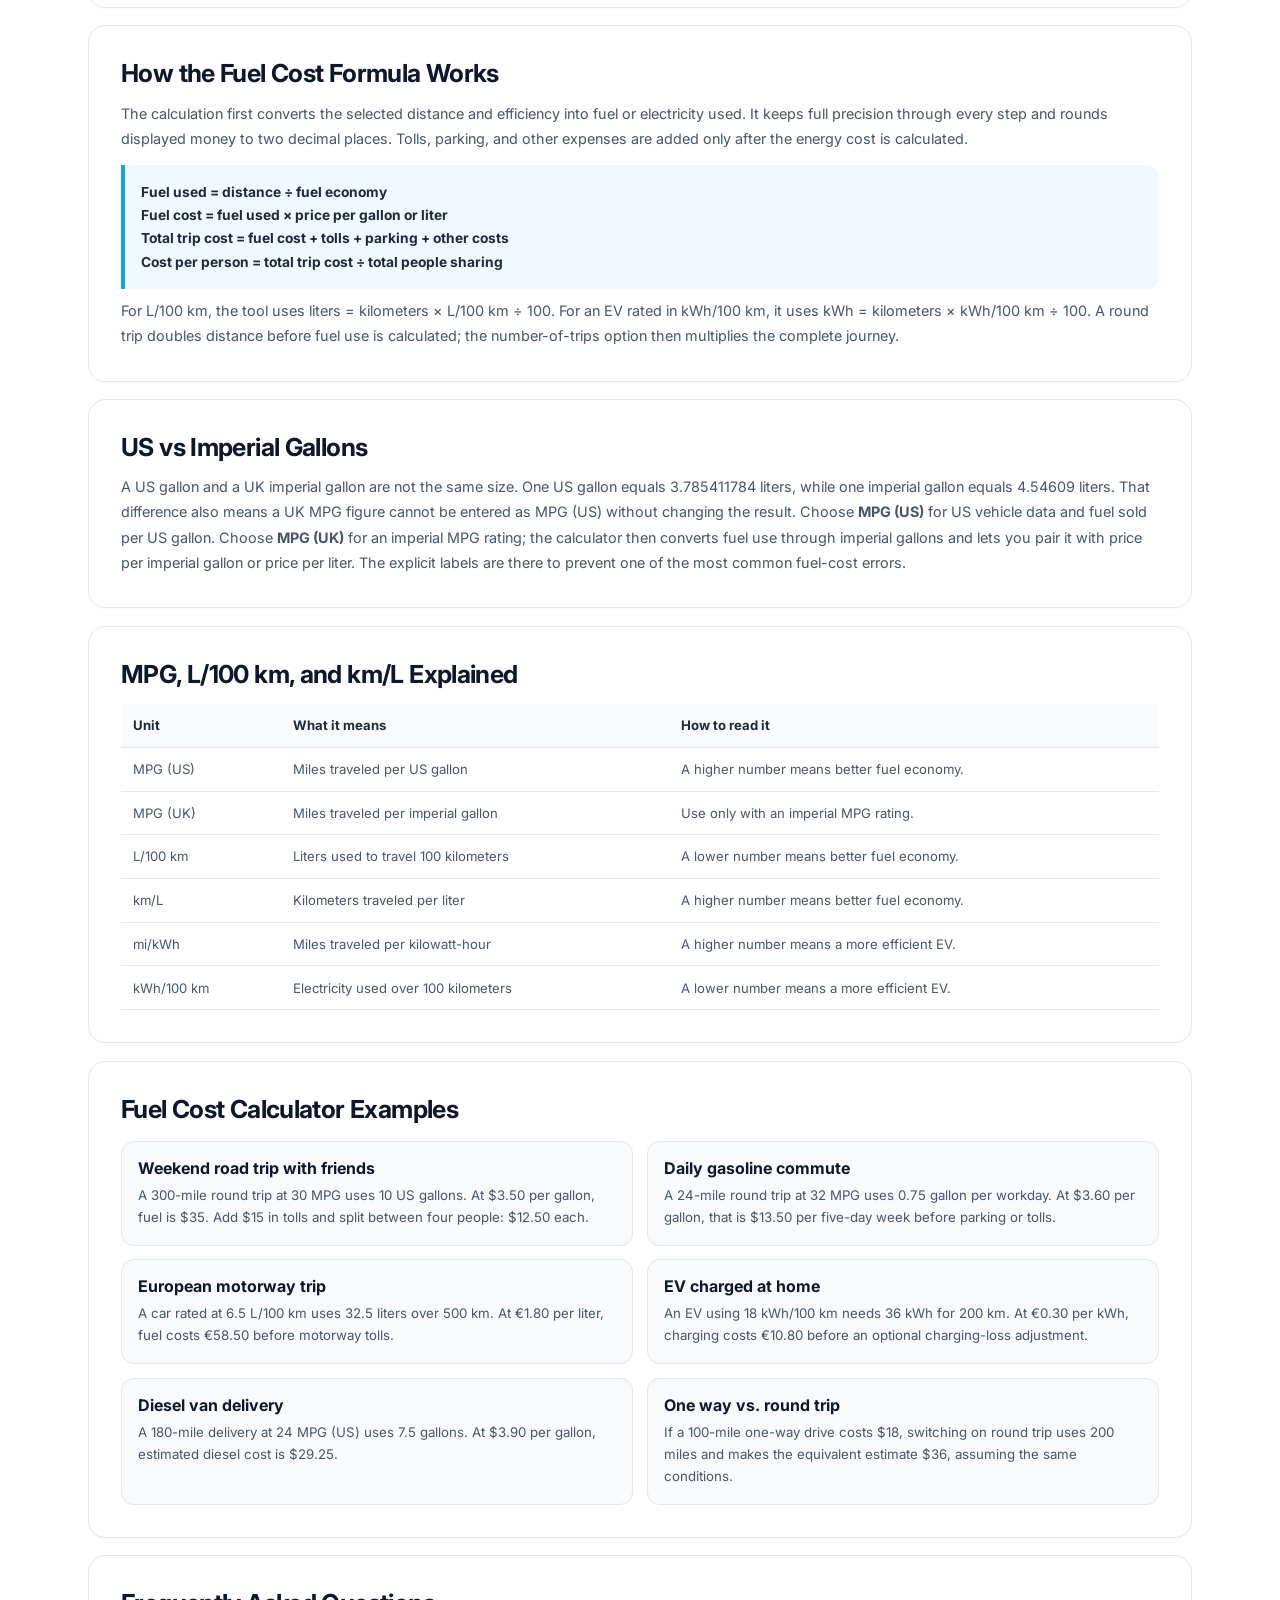
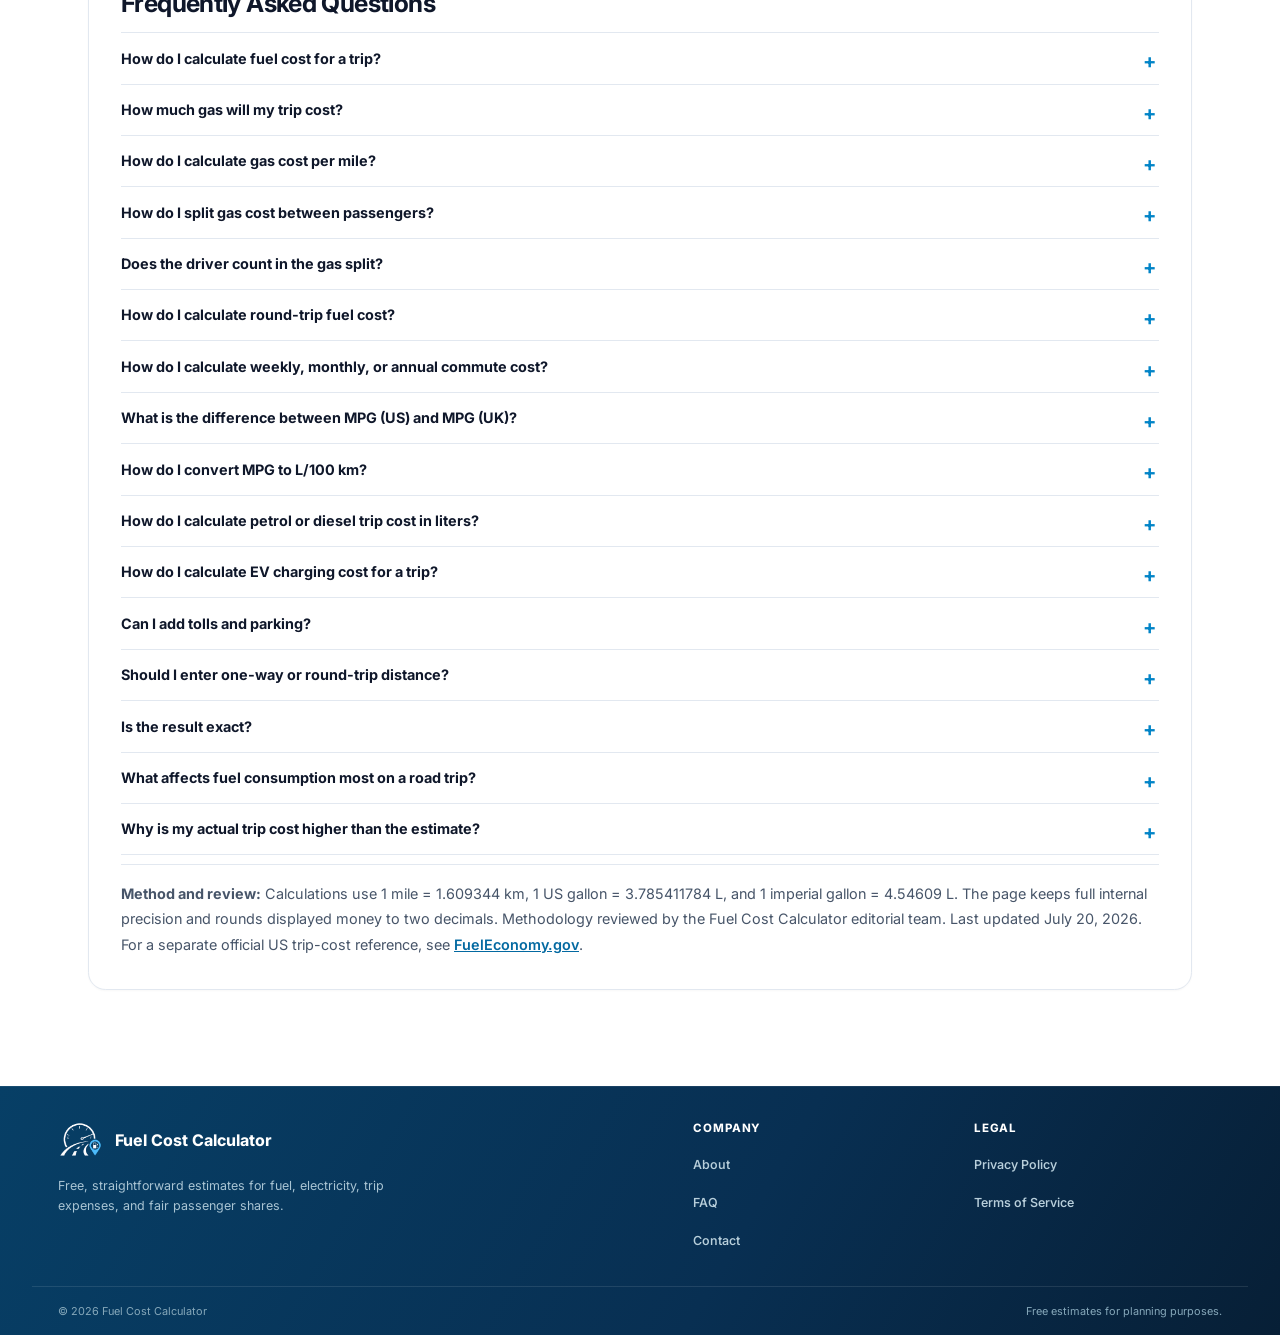
==== commit d8d6dbd5: "Add files via upload" ====
--- a/index.html
+++ b/index.html
@@ -1464,37 +1464,6 @@
       font-size: .76rem;
       line-height: 1.65;
     }
-
-    .fuel-cookie {
-      position: fixed;
-      bottom: 20px;
-      left: 50%;
-      z-index: 9999;
-      display: none;
-      width: 90%;
-      max-width: 420px;
-      padding: 14px 18px;
-      transform: translateX(-50%);
-      border: 1px solid rgba(14, 165, 233, .15);
-      border-radius: 10px;
-      background: #fff;
-      box-shadow: 0 10px 25px rgba(0, 0, 0, .08);
-      font-size: 14px;
-    }
-
-    .fuel-cookie-copy { margin-bottom: 10px; color: var(--slate-700); line-height: 1.5; }
-    .fuel-cookie-copy a { color: var(--sky-500); font-weight: 500; text-decoration: none; }
-    .fuel-cookie-actions { display: flex; flex-wrap: wrap; gap: 8px; }
-
-    .fuel-cookie-button {
-      padding: 6px 12px;
-      border: 0;
-      border-radius: 6px;
-      cursor: pointer;
-    }
-
-    .fuel-cookie-button-primary { background: var(--sky-500); color: #fff; }
-    .fuel-cookie-button-secondary { background: var(--slate-100); color: var(--slate-900); }
 
     /* ============ Efficiency presets ============ */
     .fuel-presets {
@@ -3695,24 +3664,6 @@
     </button>
   </div>
 
-  <!-- Cookie consent banner -->
-  <div class="fuel-cookie" id="cookieBanner">
-    <div class="fuel-cookie-copy">
-      We use cookies and analytics to understand how visitors use the calculator.
-      <a href="/privacy-policy.html">Learn more</a>
-    </div>
-
-    <div class="fuel-cookie-actions">
-      <button class="fuel-cookie-button fuel-cookie-button-primary" id="acceptCookies" type="button">
-        Accept
-      </button>
-
-      <button class="fuel-cookie-button fuel-cookie-button-secondary" id="rejectCookies" type="button">
-        Close
-      </button>
-    </div>
-  </div>
-
   <script>
 (() => {
       'use strict';
@@ -4916,48 +4867,5 @@
   })();
   </script>
 
-  <script>
-  (function () {
-    const CONSENT_KEY = "cookieBannerSeen";
-
-    function hideBanner() {
-      const banner = document.getElementById("cookieBanner");
-      if (banner) banner.style.display = "none";
-    }
-
-    function showBanner() {
-      const banner = document.getElementById("cookieBanner");
-      if (banner) banner.style.display = "block";
-    }
-
-    document.addEventListener("DOMContentLoaded", function () {
-      const seen = localStorage.getItem(CONSENT_KEY);
-      const acceptBtn = document.getElementById("acceptCookies");
-      const rejectBtn = document.getElementById("rejectCookies");
-
-      if (!seen) showBanner();
-
-      if (acceptBtn) {
-        acceptBtn.addEventListener("click", function () {
-          localStorage.setItem(CONSENT_KEY, "accepted");
-          hideBanner();
-        });
-      }
-
-      if (rejectBtn) {
-        rejectBtn.addEventListener("click", function () {
-          localStorage.setItem(CONSENT_KEY, "closed");
-          hideBanner();
-        });
-      }
-    });
-
-    window.resetCookieBanner = function () {
-      localStorage.removeItem(CONSENT_KEY);
-      showBanner();
-    };
-  })();
-  </script>
-
 </body>
 </html>
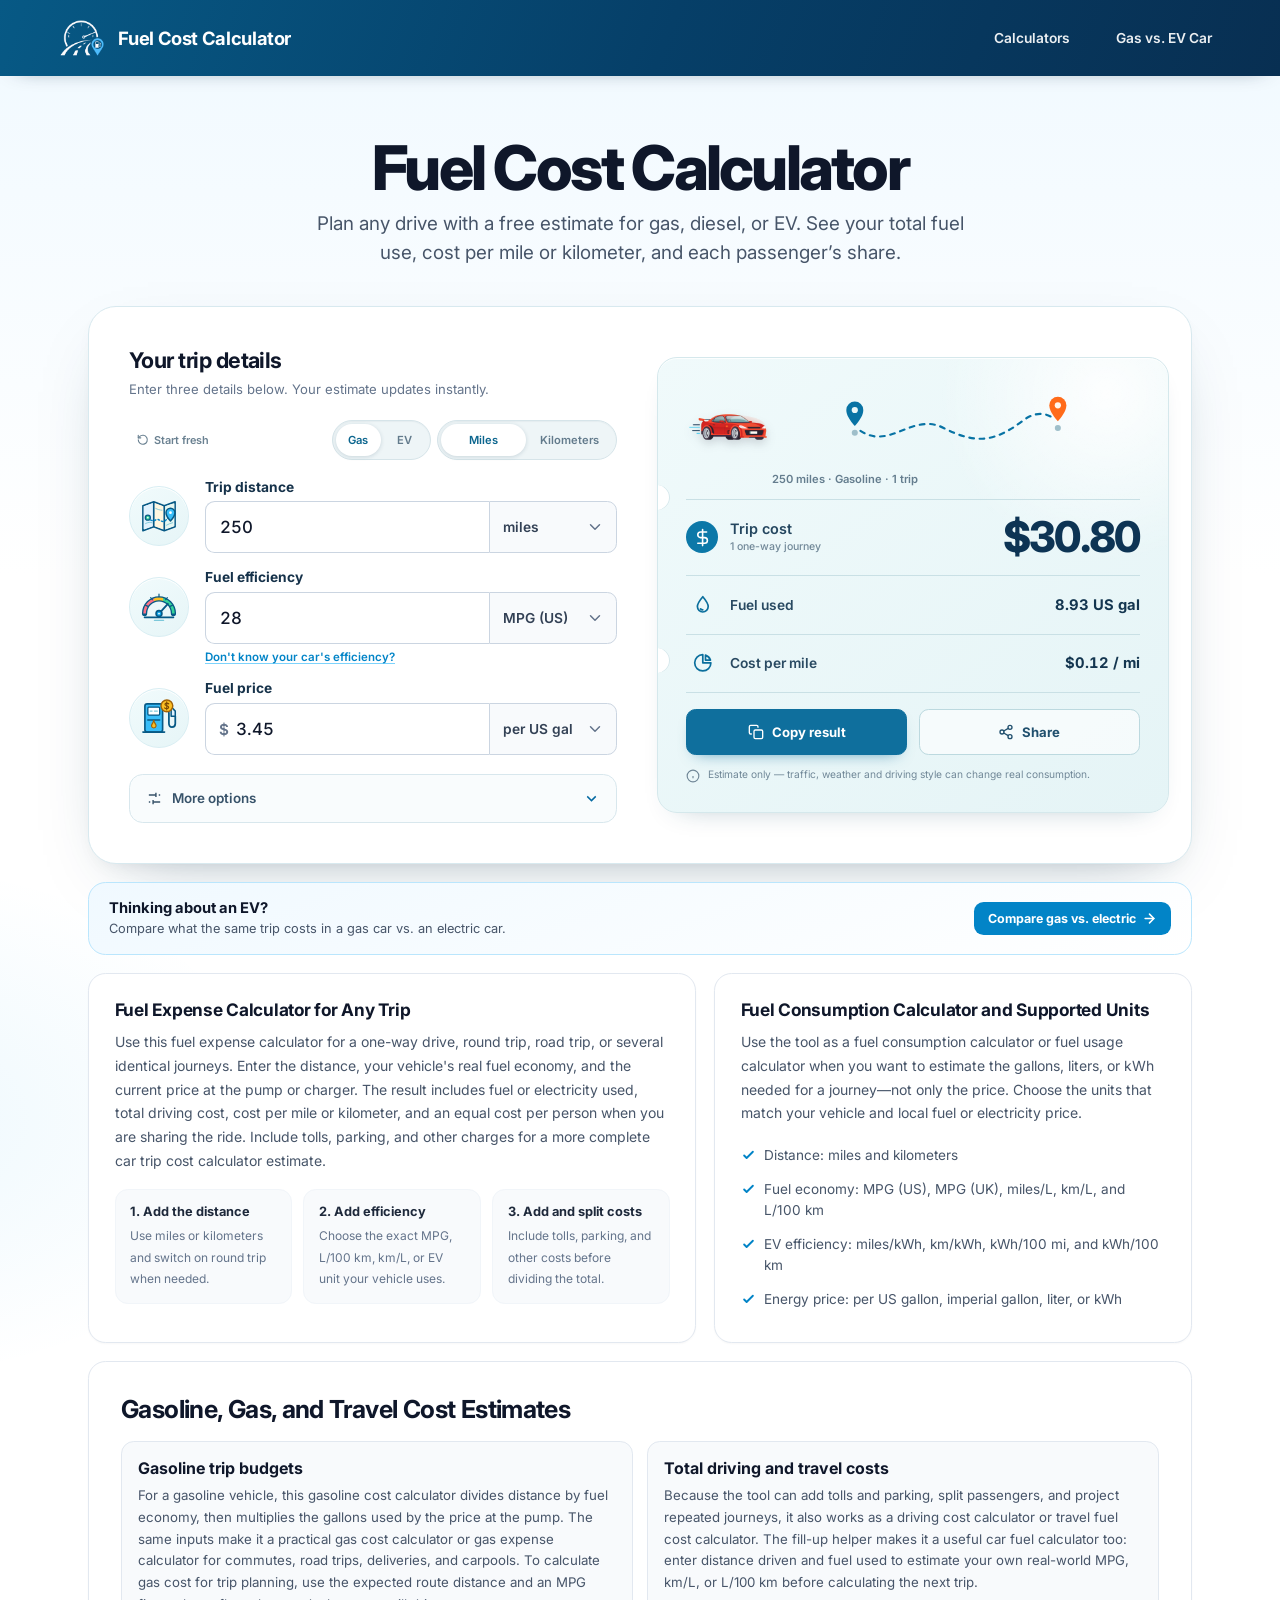
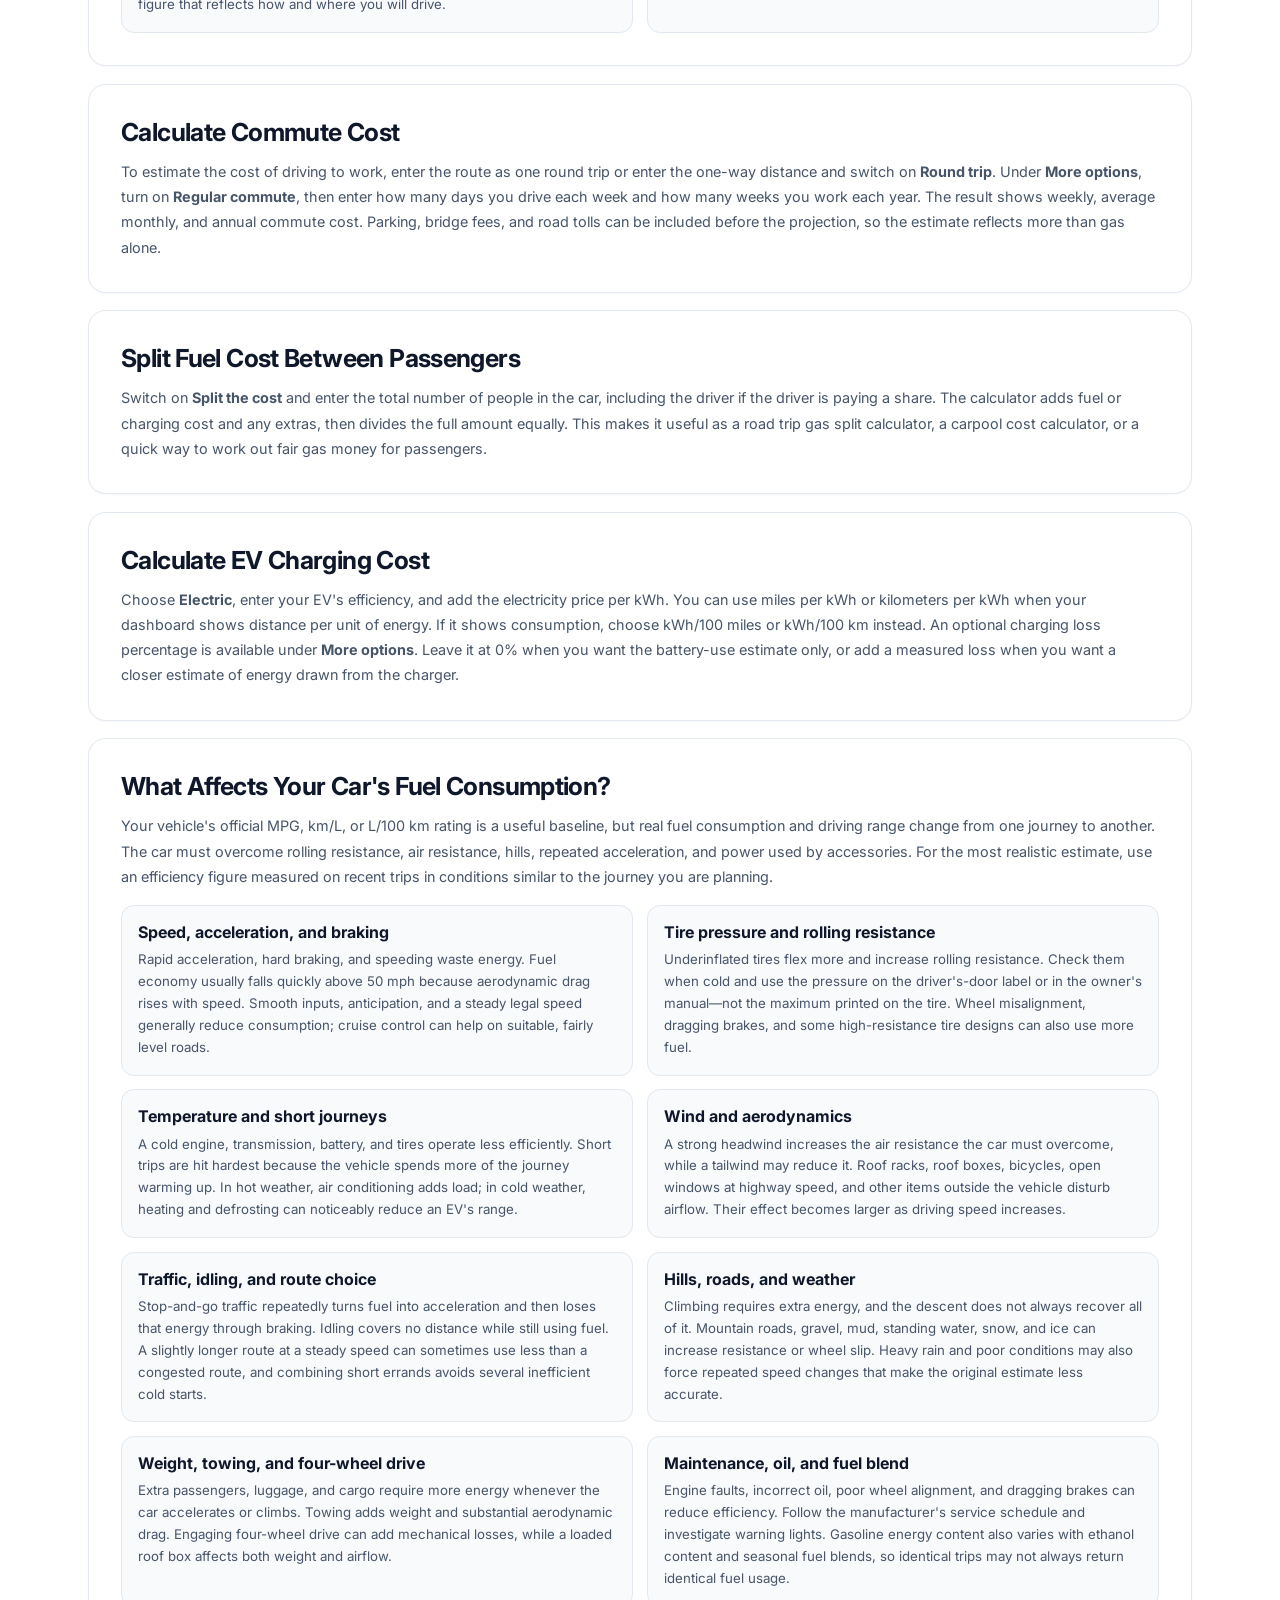
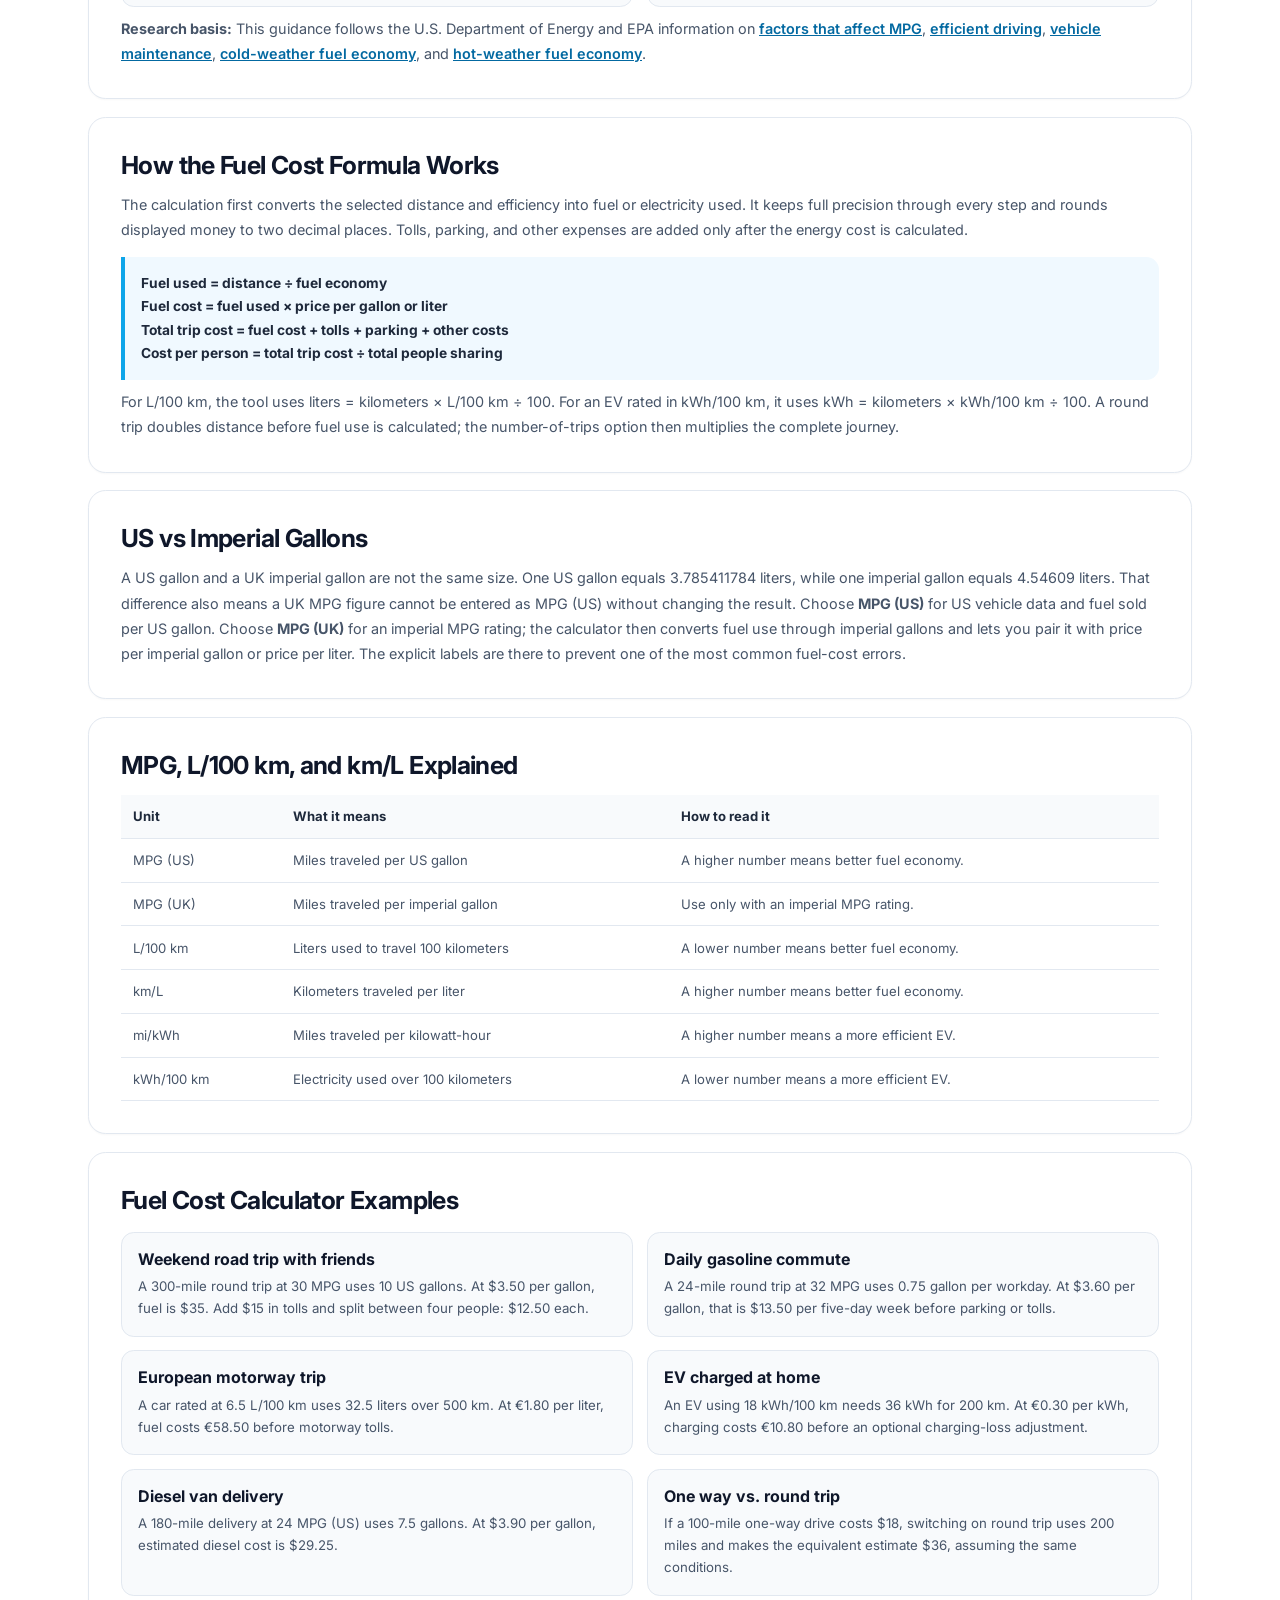
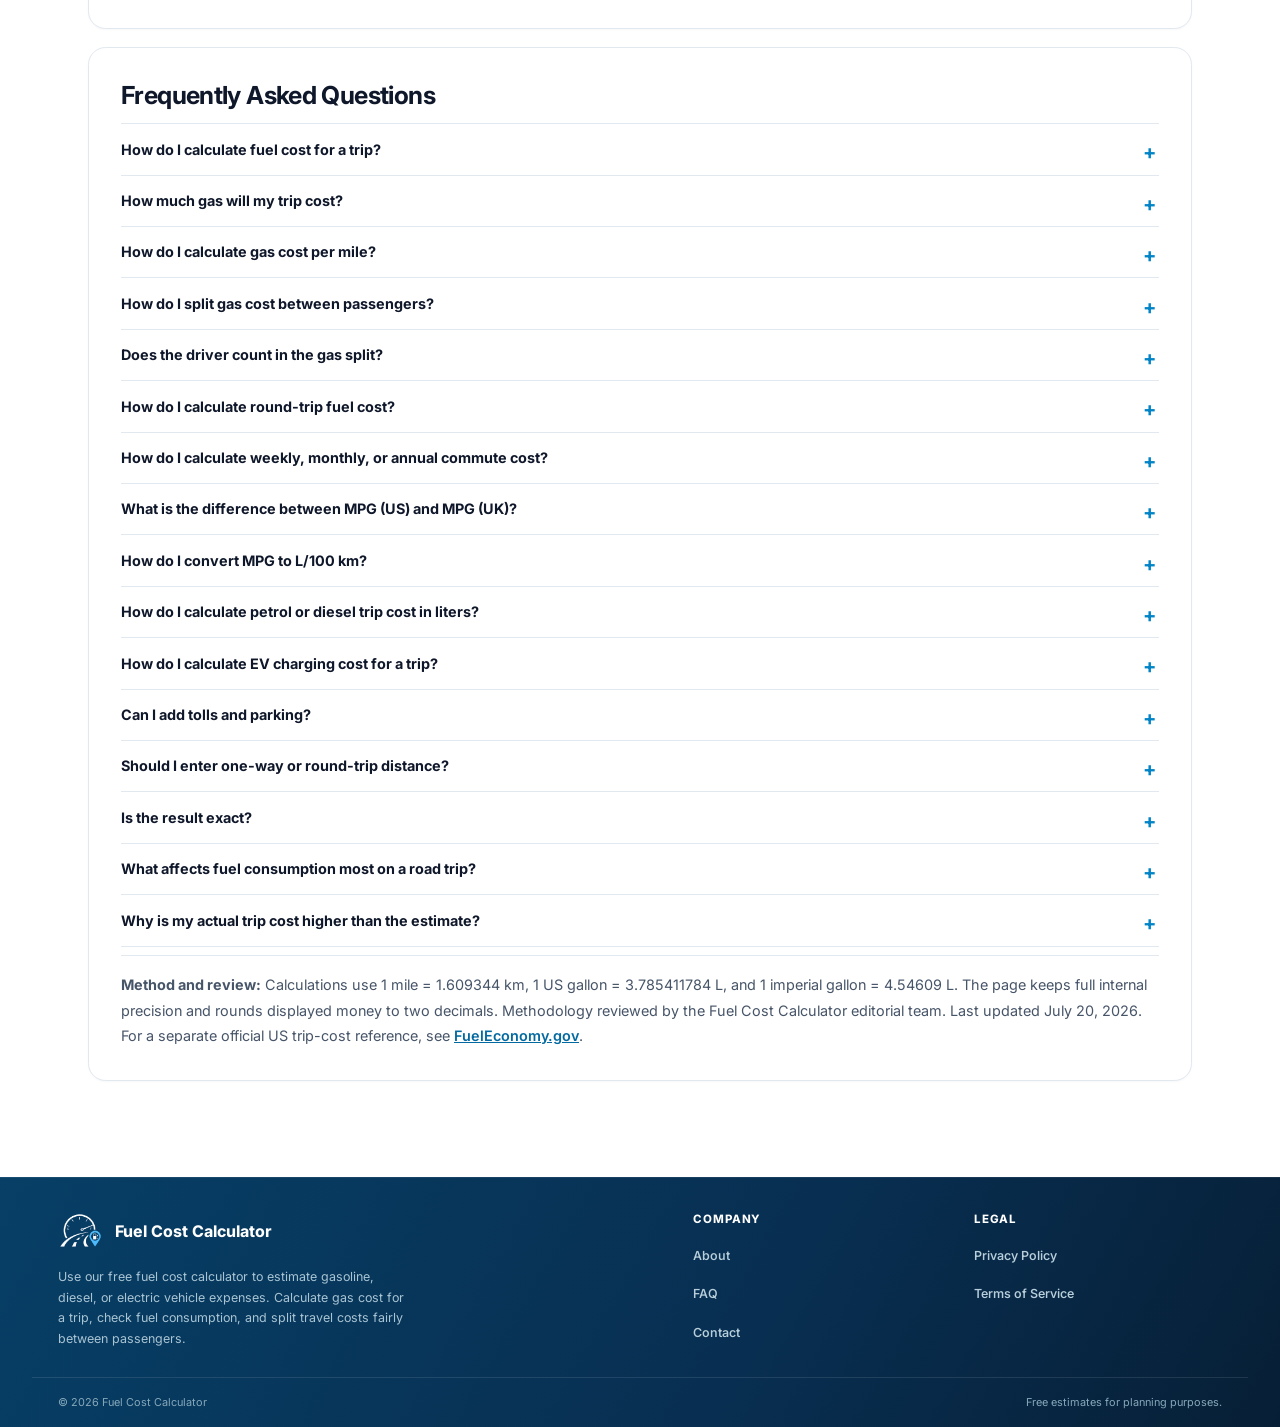
==== commit f85f438c: "Add files via upload" ====
--- a/index.html
+++ b/index.html
@@ -2,9 +2,7 @@
 <html lang="en">
 <head>
   <meta charset="UTF-8">
-  <link rel="icon" href="/favicon.ico" sizes="any">
-  <link rel="icon" href="/favicon.png" type="image/png" sizes="512x512">
-  <link rel="apple-touch-icon" href="/apple-touch-icon.png" sizes="180x180">
+  <link rel="icon" href="/favicon.png?v=3" type="image/png" sizes="1254x1254">
   <meta name="viewport" content="width=device-width, initial-scale=1.0">
   <meta name="robots" content="index, follow, max-image-preview:large">
   <meta name="theme-color" content="#0ea5e9">
@@ -78,7 +76,7 @@
 
   <link rel="stylesheet" href="/assets/site.v1.14.min.css?v=1.21">
   <link rel="stylesheet" href="/assets/shared-layout.css?v=1.3">
-  <script src="/assets/shared-layout.js?v=1.3" defer></script>
+  <script src="/assets/shared-layout.js?v=1.5" defer></script>
 
   <style>
     /* ============ Tokens (splitbillcalculator.net design system) ============ */
@@ -3275,6 +3273,17 @@
           </p>
         </aside>
       </section>
+
+      <a class="fuel-crosslink" href="/gas-vs-electric-calculator.html">
+        <span>
+          <strong>Thinking about an EV?</strong>
+          <span class="fuel-crosslink-sub">Compare what the same trip costs in a gas car vs. an electric car.</span>
+        </span>
+        <span class="fuel-crosslink-cta">
+          Compare gas vs. electric
+          <svg viewBox="0 0 24 24" aria-hidden="true"><path d="M5 12h14"/><path d="m12 5 7 7-7 7"/></svg>
+        </span>
+      </a>
 
       <section class="fuel-content-grid" id="how-it-works">
         <article class="fuel-content-card">
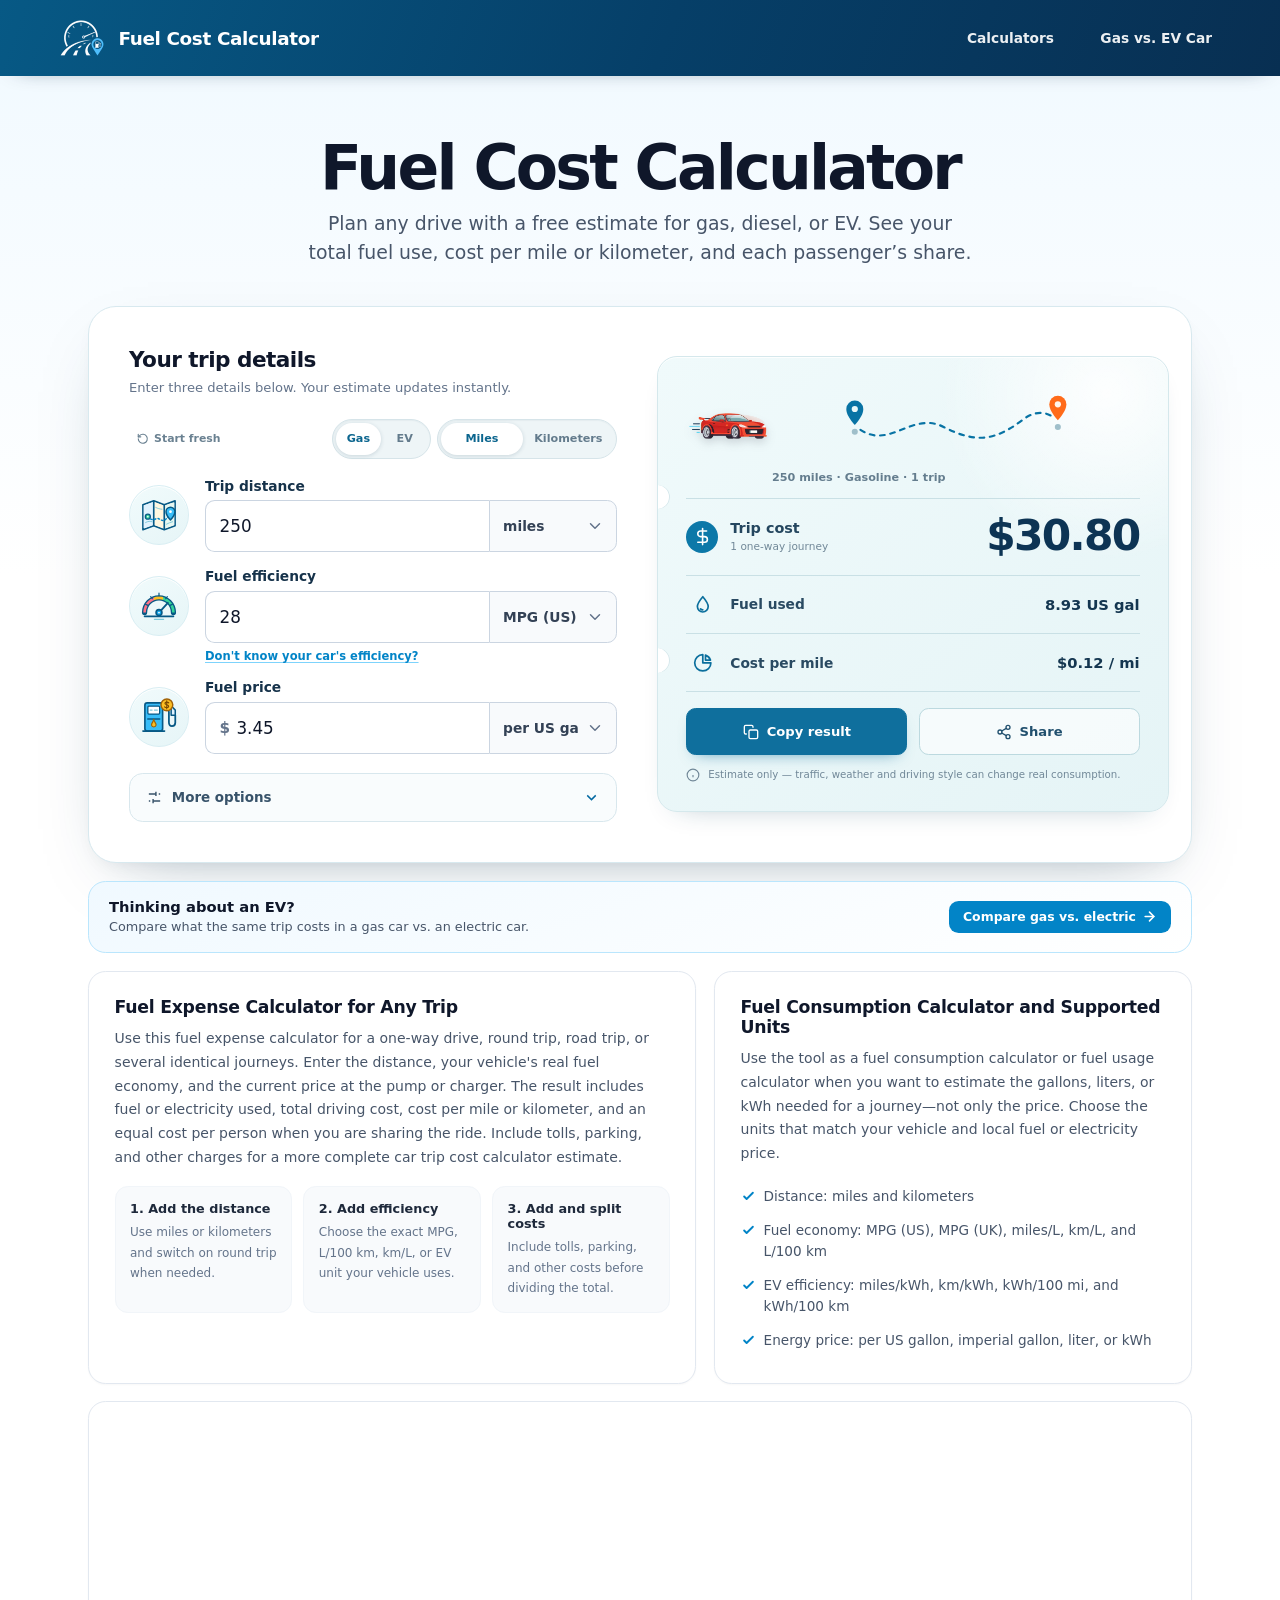
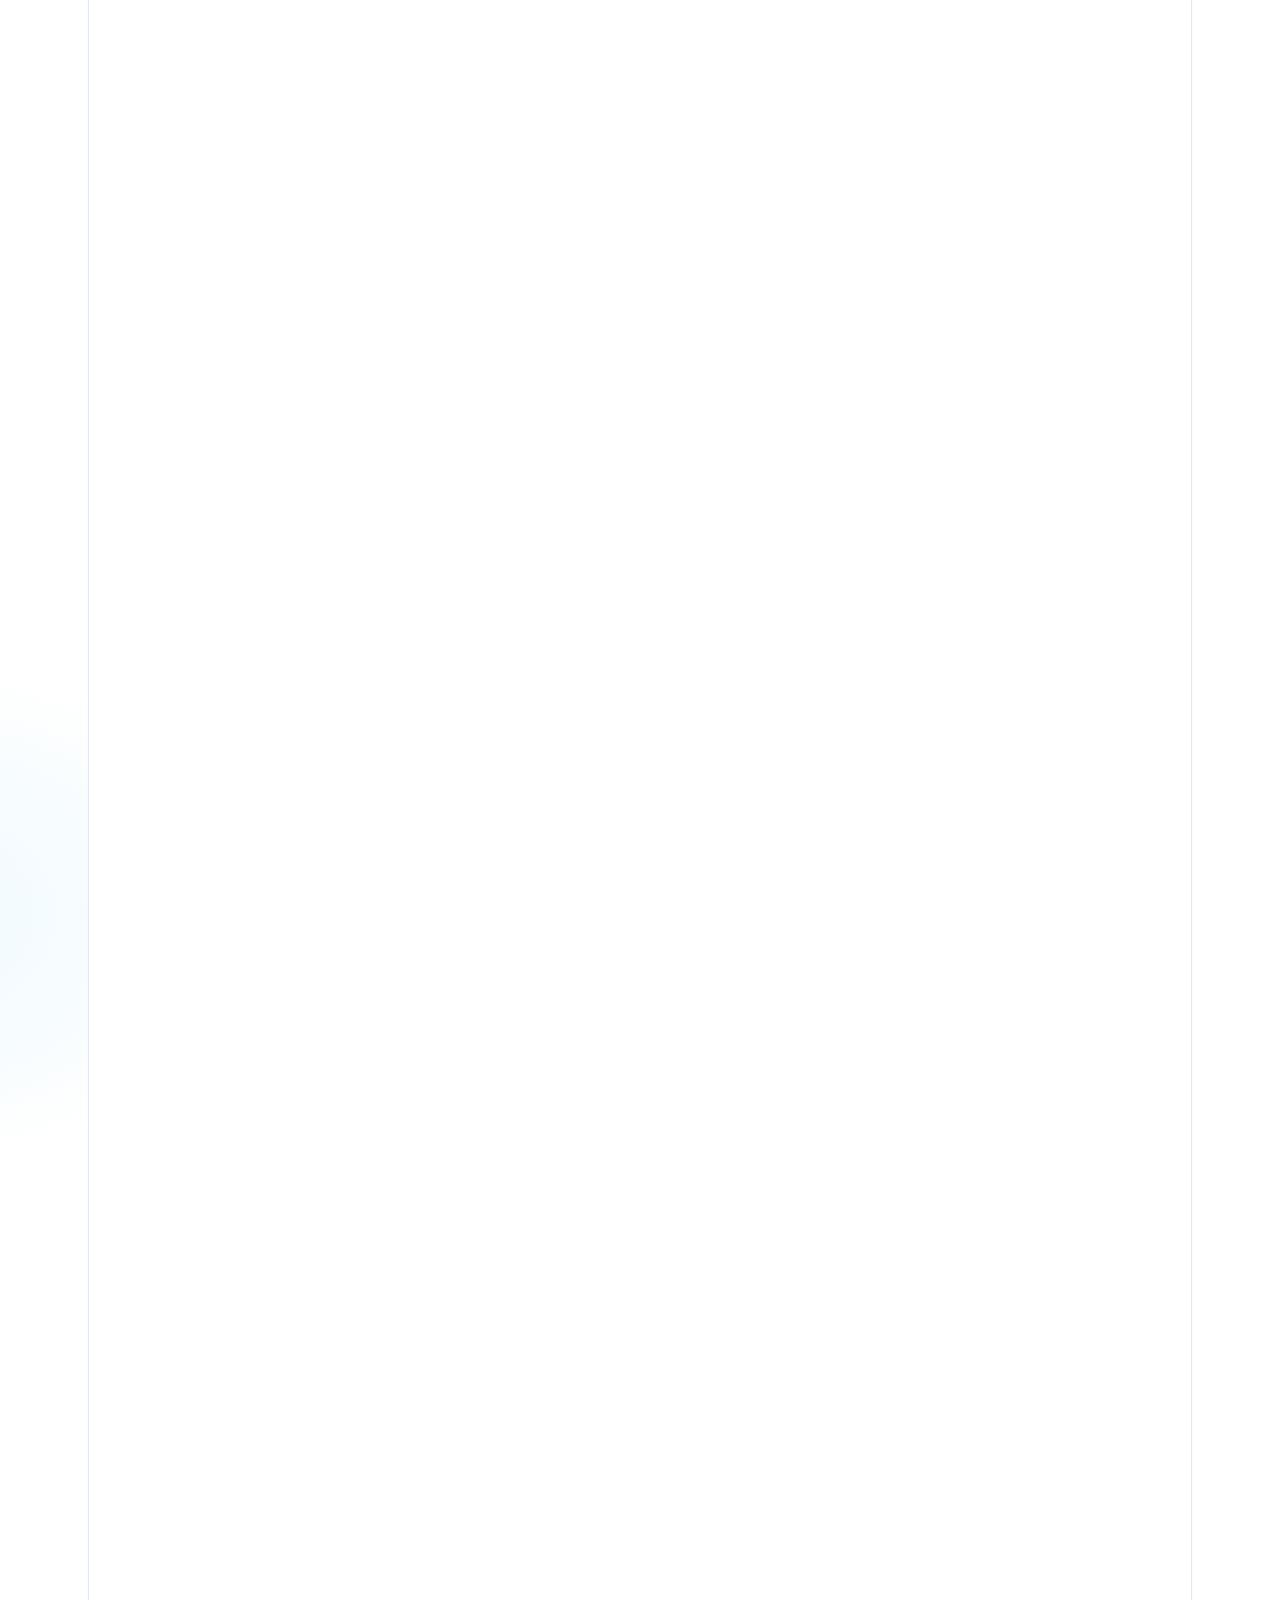
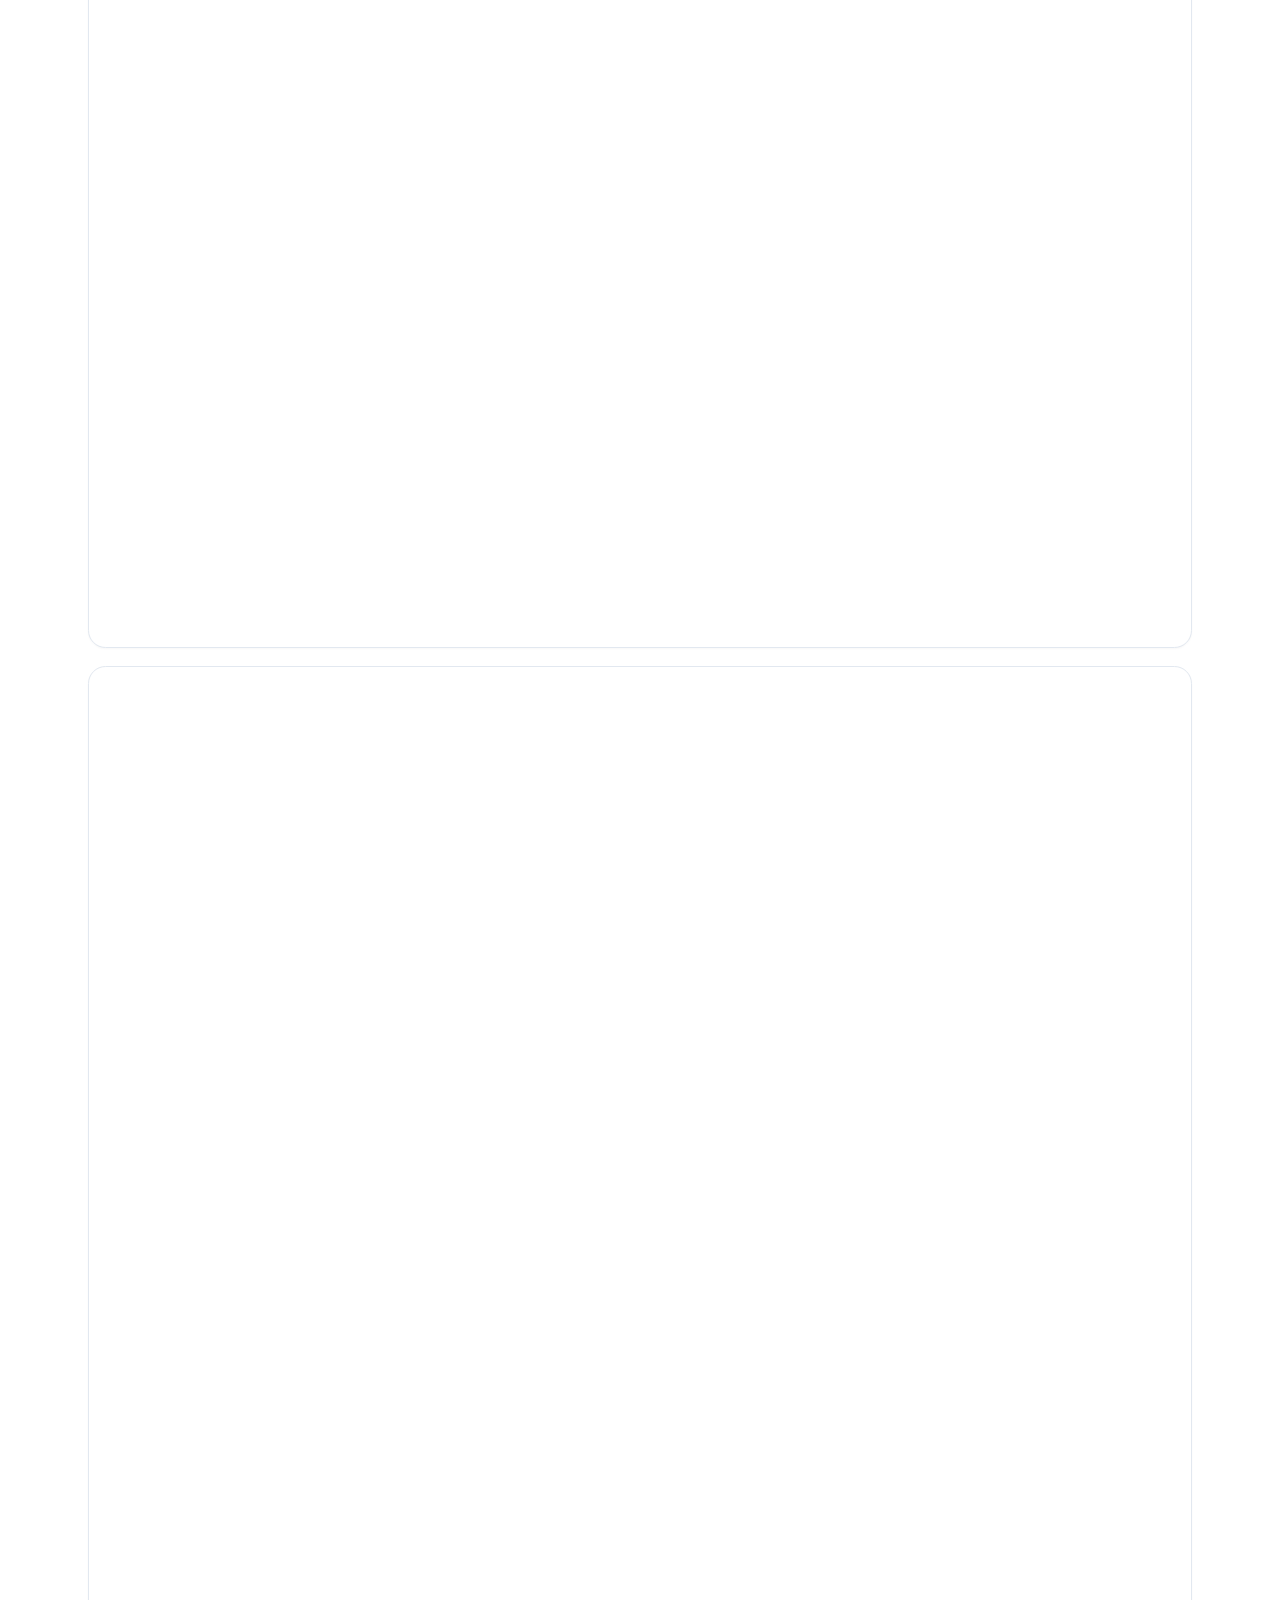
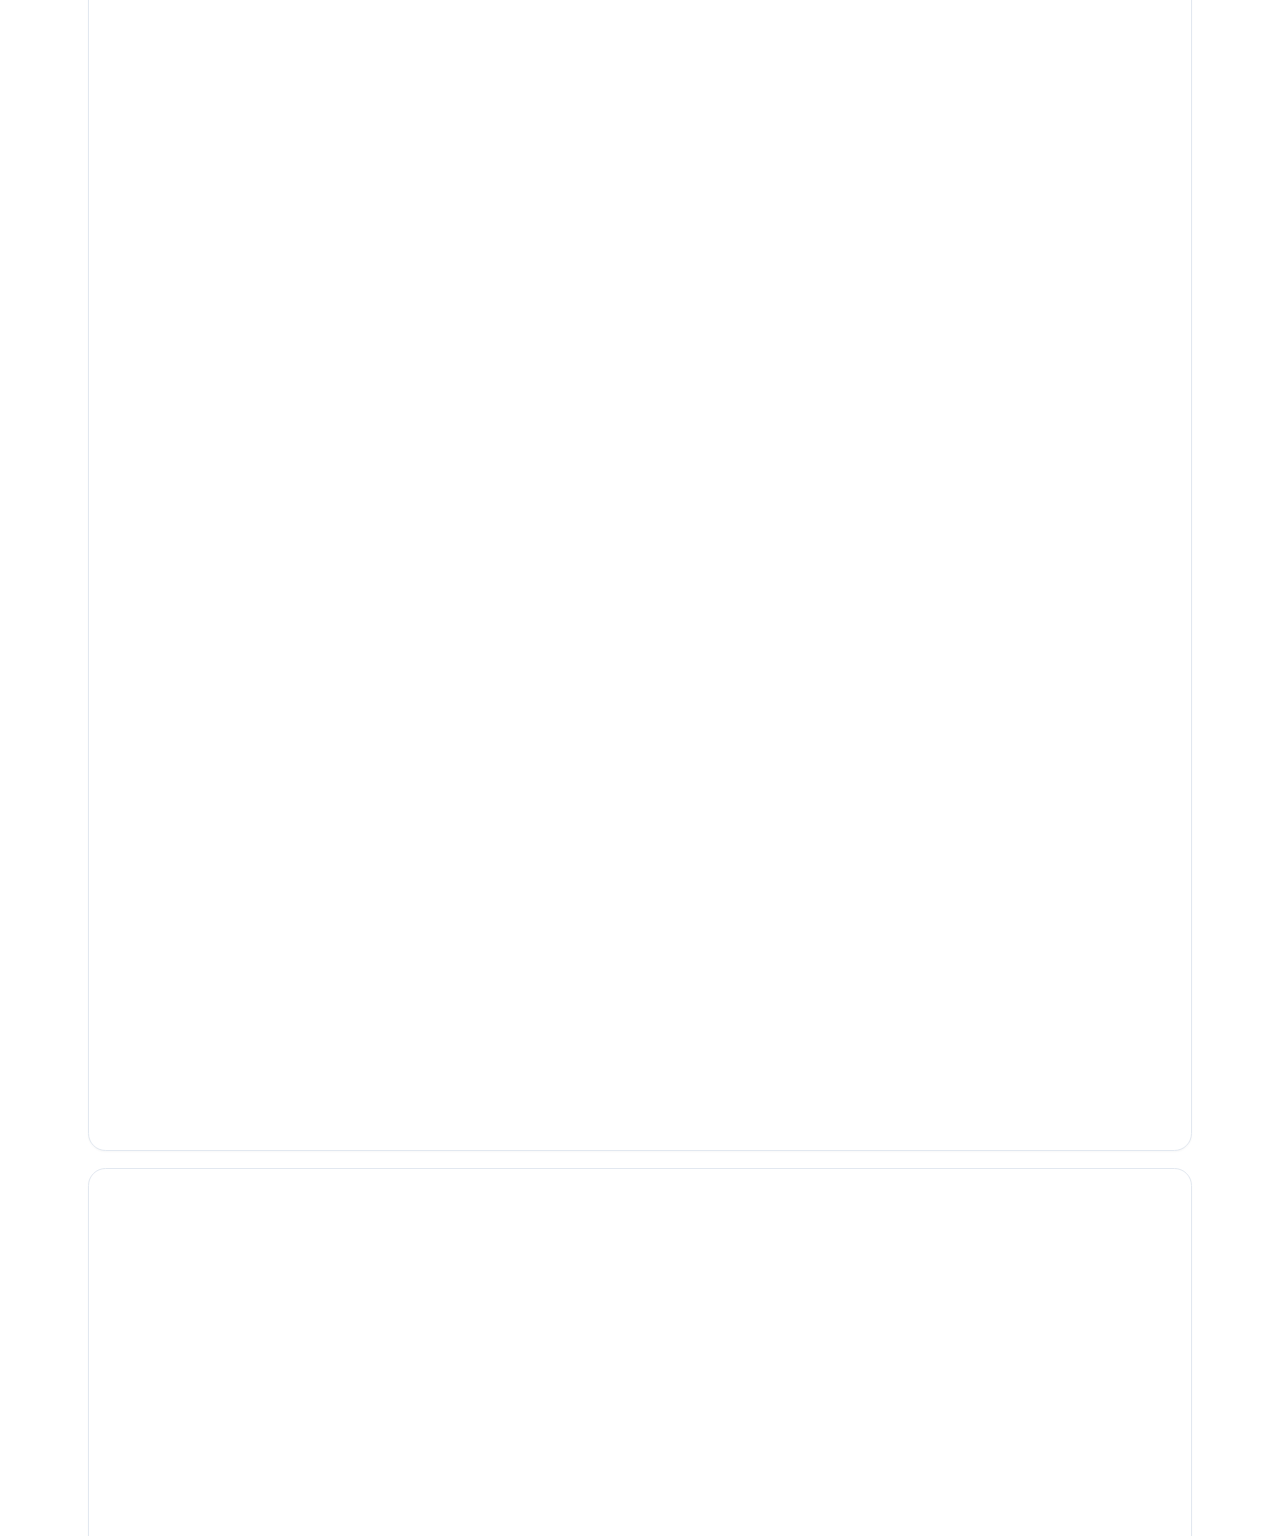
==== commit 1d20e382: "Add files via upload" ====
--- a/index.html
+++ b/index.html
@@ -2,14 +2,10 @@
 <html lang="en">
 <head>
   <meta charset="UTF-8">
-  <link rel="icon" href="/favicon.png?v=3" type="image/png" sizes="1254x1254">
+  <link rel="icon" href="/favicon.v4.png" type="image/png" sizes="96x96">
   <meta name="viewport" content="width=device-width, initial-scale=1.0">
   <meta name="robots" content="index, follow, max-image-preview:large">
   <meta name="theme-color" content="#0ea5e9">
-
-  <link rel="preconnect" href="https://fonts.googleapis.com">
-  <link rel="preconnect" href="https://fonts.gstatic.com" crossorigin>
-  <link href="https://fonts.googleapis.com/css2?family=Inter:wght@400;500;600;700;800&display=swap" rel="stylesheet">
 
   <title>Fuel Cost Calculator – Gas, Diesel &amp; EV Trip Costs</title>
   <meta name="description" content="Free fuel cost calculator for gasoline, diesel, and EV trips. Calculate fuel consumption, trip expenses, cost per mile or kilometer, and passenger shares.">
@@ -65,18 +61,8 @@
   }
   </script>
 
-  <!-- Google tag (gtag.js) -->
-  <script async src="https://www.googletagmanager.com/gtag/js?id=G-GM1YFWN8P1"></script>
-  <script>
-  window.dataLayer = window.dataLayer || [];
-  function gtag(){dataLayer.push(arguments);}
-  gtag('js', new Date());
-  gtag('config', 'G-GM1YFWN8P1');
-  </script>
-
-  <link rel="stylesheet" href="/assets/site.v1.14.min.css?v=1.21">
-  <link rel="stylesheet" href="/assets/shared-layout.css?v=1.3">
-  <script src="/assets/shared-layout.js?v=1.5" defer></script>
+  <link rel="stylesheet" href="/assets/shared-layout.v2.css">
+  <script src="/assets/shared-layout.v2.js" defer></script>
 
   <style>
     /* ============ Tokens (splitbillcalculator.net design system) ============ */
@@ -90,7 +76,7 @@
       --slate-900: #0f172a;
       --red-600: #dc2626;  --red-700: #b91c1c;  --red-50: #fef2f2; --red-200: #fecaca;
       --radius-sm: .6rem;  --radius: .8rem;  --radius-lg: 1.1rem;  --radius-xl: 1.5rem;
-      --font-sans: 'Inter', ui-sans-serif, system-ui, -apple-system, BlinkMacSystemFont, "Segoe UI", Roboto, sans-serif;
+      --font-sans: ui-sans-serif, system-ui, -apple-system, BlinkMacSystemFont, "Segoe UI", Roboto, Helvetica, Arial, sans-serif;
       --shadow-card: 0 1px 2px rgba(15, 23, 42, .04), 0 24px 55px -18px rgba(2, 132, 199, .18);
     }
 
@@ -1332,6 +1318,8 @@
       border-radius: var(--radius-lg);
       background: #fff;
       box-shadow: 0 1px 2px rgba(15, 23, 42, .03);
+      content-visibility: auto;
+      contain-intrinsic-size: auto 24rem;
     }
 
     .fuel-seo-content h2 {
@@ -2882,7 +2870,20 @@
 </head>
 
 <body class="bg-gradient-to-br from-primary-50 to-white min-h-screen font-sans text-gray-800">
-  <div data-shared-header></div>
+  <div data-shared-header>
+    <header class="fuel-site-header">
+      <div class="fuel-site-header-inner">
+        <a class="fuel-site-brand" href="/" aria-label="Fuel Cost Calculator home">
+          <span class="fuel-site-mark" aria-hidden="true"><img src="/assets/images/fuel-cost-calculator-logo.v2.webp" alt="" width="192" height="157" decoding="async"></span>
+          <span class="fuel-site-title">Fuel Cost Calculator</span>
+        </a>
+        <nav class="fuel-site-nav" aria-label="Primary navigation">
+          <a href="/">Calculators</a>
+          <a href="/gas-vs-electric-calculator.html">Gas vs. EV Car</a>
+        </nav>
+      </div>
+    </header>
+  </div>
 
   <div class="container mx-auto px-3 py-4 max-w-6xl">
     <header class="mb-7">
@@ -3168,7 +3169,7 @@
 
           <div class="fuel-ticket-visual" aria-hidden="true">
             <span class="fuel-ticket-car">
-              <img src="/assets/images/red-sports-car.png" alt="" width="1024" height="392">
+              <img src="/assets/images/red-sports-car.v2.webp" alt="" width="320" height="123" decoding="async">
             </span>
             <svg class="fuel-ticket-route" viewBox="0 0 260 72">
               <path d="M29 40c31 21 55-20 88-3 35 18 55 14 83-7 14-11 25-9 34-3" fill="none" stroke="#0873a4" stroke-width="2.3" stroke-dasharray="5 6" stroke-linecap="round"/>
@@ -3763,6 +3764,8 @@
       const currencySymbols = {
         USD: '$', EUR: '€', GBP: '£'
       };
+      const moneyFormatters = new Map();
+      const numberFormatters = new Map();
 
       function numberValue(element) {
         const value = parseUserNumber(element.value);
@@ -3772,22 +3775,28 @@
       function formatMoney(value) {
         const currency = elements.currency.value;
         try {
-          return new Intl.NumberFormat('en-US', {
-            style: 'currency',
-            currency,
-            minimumFractionDigits: 2,
-            maximumFractionDigits: 2
-          }).format(value);
+          if (!moneyFormatters.has(currency)) {
+            moneyFormatters.set(currency, new Intl.NumberFormat('en-US', {
+              style: 'currency',
+              currency,
+              minimumFractionDigits: 2,
+              maximumFractionDigits: 2
+            }));
+          }
+          return moneyFormatters.get(currency).format(value);
         } catch (_) {
           return `${currencySymbols[currency] || '$'}${value.toFixed(2)}`;
         }
       }
 
       function formatNumber(value, maximumFractionDigits = 2) {
-        return new Intl.NumberFormat('en-US', {
-          maximumFractionDigits,
-          minimumFractionDigits: 0
-        }).format(value);
+        if (!numberFormatters.has(maximumFractionDigits)) {
+          numberFormatters.set(maximumFractionDigits, new Intl.NumberFormat('en-US', {
+            maximumFractionDigits,
+            minimumFractionDigits: 0
+          }));
+        }
+        return numberFormatters.get(maximumFractionDigits).format(value);
       }
 
       function setOptions(select, options) {
@@ -4103,6 +4112,8 @@
         copyText(text + '\n' + url, 'Share link copied');
       });
 
+      window.fuelSetVehicle = setVehicle;
+      window.fuelGetVehicle = () => state.vehicle;
       updateCurrencySymbols();
       calculate();
     })();
@@ -4137,24 +4148,25 @@
 
     const media = window.matchMedia('(max-width: 899px)');
     let panelVisible = false;
+    let panelIsAboveViewport = false;
 
     const update = () => {
       // Only show the compact summary after the full receipt has been passed.
       // This keeps it from covering the form and Calculate button on first load.
-      const panelIsAboveViewport = panel.getBoundingClientRect().bottom < 0;
       const show = media.matches && !panelVisible && panelIsAboveViewport;
       bar.hidden = !show;
       document.body.classList.toggle('fuel-sticky-active', show);
     };
 
     new IntersectionObserver((entries) => {
-      entries.forEach(entry => { panelVisible = entry.isIntersecting; });
+      const entry = entries[0];
+      panelVisible = entry.isIntersecting;
+      panelIsAboveViewport = entry.boundingClientRect.bottom < 0;
       update();
-    }, { threshold: 0.12 }).observe(panel);
+    }, { threshold: [0, 0.12] }).observe(panel);
 
     if (media.addEventListener) media.addEventListener('change', update);
     else media.addListener(update);
-    window.addEventListener('scroll', update, { passive: true });
     update();
 
     document.getElementById('fuelStickyButton').addEventListener('click', () => {
@@ -4607,15 +4619,20 @@
     const source = document.getElementById('costPerTrip');
     const panel = document.querySelector('.fuel-result-panel');
     if (!toggle || !fields || !tripsPerWeek || !workWeeksYear || !card || !source || !panel) return;
+    const moneyFormatters = new Map();
 
     const formatMoney = (amount) => {
       try {
-        return new Intl.NumberFormat('en-US', {
-          style: 'currency',
-          currency: currency.value,
-          minimumFractionDigits: 2,
-          maximumFractionDigits: 2
-        }).format(amount);
+        const code = currency.value;
+        if (!moneyFormatters.has(code)) {
+          moneyFormatters.set(code, new Intl.NumberFormat('en-US', {
+            style: 'currency',
+            currency: code,
+            minimumFractionDigits: 2,
+            maximumFractionDigits: 2
+          }));
+        }
+        return moneyFormatters.get(code).format(amount);
       } catch (_) {
         return '$' + amount.toFixed(2);
       }
@@ -4769,6 +4786,7 @@
     const PRICE_FROM = Object.fromEntries(Object.entries(PRICE_CODES).map(([k, v]) => [v, k]));
 
     const activeVehicle = () => {
+      if (typeof window.fuelGetVehicle === 'function') return window.fuelGetVehicle();
       const b = document.querySelector('[data-vehicle-quick].active');
       return b ? b.dataset.vehicleQuick : 'gasoline';
     };
@@ -4833,9 +4851,13 @@
 
       const vehicle = VEHICLE_FROM[q.get('v')] || 'gasoline';
       if (activeVehicle() !== vehicle) {
-        const quickVehicle = vehicle === 'electric' ? 'electric' : 'gasoline';
-        const button = document.querySelector('[data-vehicle-quick="' + quickVehicle + '"]');
-        if (button) button.click();
+        if (typeof window.fuelSetVehicle === 'function') {
+          window.fuelSetVehicle(vehicle);
+        } else {
+          const quickVehicle = vehicle === 'electric' ? 'electric' : 'gasoline';
+          const button = document.querySelector('[data-vehicle-quick="' + quickVehicle + '"]');
+          if (button) button.click();
+        }
       }
 
       els.distanceUnit.value = q.get('u') === 'km' ? 'km' : 'miles';
--- a/assets/shared-layout.v2.css
+++ b/assets/shared-layout.v2.css
@@ -0,0 +1,344 @@
+/* Shared site chrome. Load this file on every calculator and guide page. */
+[data-shared-header],
+[data-shared-footer] {
+  display: block;
+  width: 100%;
+}
+
+[data-shared-header] {
+  min-height: 4.75rem;
+  background: linear-gradient(110deg, #075985 0%, #063f68 52%, #082f52 100%);
+}
+
+.fuel-site-header {
+  width: 100%;
+  color: #fff;
+  background: linear-gradient(110deg, #075985 0%, #063f68 52%, #082f52 100%);
+  box-shadow: 0 1px 0 rgba(255, 255, 255, .08), 0 7px 22px -18px rgba(2, 34, 58, .8);
+}
+
+.fuel-site-header-inner {
+  width: min(100%, 76rem);
+  min-height: 4.75rem;
+  display: flex;
+  align-items: center;
+  justify-content: space-between;
+  gap: 2rem;
+  margin-inline: auto;
+  padding: .7rem clamp(1rem, 4vw, 1.6rem);
+}
+
+.fuel-site-brand {
+  display: inline-flex;
+  align-items: center;
+  gap: .75rem;
+  color: #fff;
+  font-size: 1.15rem;
+  font-weight: 750;
+  letter-spacing: -.02em;
+  text-decoration: none;
+  white-space: nowrap;
+}
+
+.fuel-site-mark {
+  display: block;
+  width: 3.05rem;
+  height: 2.5rem;
+  flex: 0 0 auto;
+}
+
+.fuel-site-mark img {
+  display: block;
+  width: 100%;
+  height: 100%;
+  object-fit: contain;
+}
+
+.fuel-site-nav {
+  display: flex;
+  align-items: center;
+  gap: clamp(.45rem, 2vw, 1.6rem);
+}
+
+.fuel-site-nav > a {
+  min-height: 2.5rem;
+  display: inline-flex;
+  align-items: center;
+  justify-content: center;
+  padding: .55rem .65rem;
+  border-radius: .55rem;
+  color: rgba(255, 255, 255, .92);
+  font-size: .86rem;
+  font-weight: 600;
+  text-decoration: none;
+  transition: color .15s ease, background-color .15s ease;
+}
+
+.fuel-site-nav > a:hover {
+  color: #fff;
+  background: rgba(255, 255, 255, .1);
+}
+
+.shared-nav-menu {
+  position: relative;
+}
+
+.shared-nav-summary {
+  min-height: 2.5rem;
+  display: inline-flex;
+  align-items: center;
+  gap: .35rem;
+  padding: .55rem .65rem;
+  border-radius: .55rem;
+  color: rgba(255, 255, 255, .92);
+  font-size: .86rem;
+  font-weight: 600;
+  cursor: pointer;
+  list-style: none;
+  transition: color .15s ease, background-color .15s ease;
+}
+
+.shared-nav-summary::-webkit-details-marker { display: none; }
+
+.shared-nav-summary:hover,
+.shared-nav-menu[open] .shared-nav-summary {
+  color: #fff;
+  background: rgba(255, 255, 255, .1);
+}
+
+.shared-nav-summary svg {
+  width: .85rem;
+  height: .85rem;
+  transition: transform .16s ease;
+}
+
+.shared-nav-menu[open] .shared-nav-summary svg { transform: rotate(180deg); }
+
+.shared-nav-dropdown {
+  position: absolute;
+  top: calc(100% + .45rem);
+  right: 0;
+  z-index: 1000;
+  width: min(18rem, calc(100vw - 1rem));
+  display: grid;
+  gap: .2rem;
+  padding: .5rem;
+  border: 1px solid #d9e7ed;
+  border-radius: .9rem;
+  background: #fff;
+  box-shadow: 0 18px 45px -18px rgba(15, 38, 56, .38);
+}
+
+.fuel-site-nav .shared-nav-dropdown a {
+  min-height: 2.85rem;
+  display: grid;
+  grid-template-columns: minmax(0, 1fr);
+  align-content: center;
+  justify-content: stretch;
+  justify-items: start;
+  gap: .12rem;
+  width: 100%;
+  padding: .62rem .72rem;
+  border-radius: .65rem;
+  color: #173a54;
+  font-size: .8rem;
+  font-weight: 700;
+  line-height: 1.25;
+  text-align: left;
+}
+
+.fuel-site-nav .shared-nav-dropdown a:hover,
+.fuel-site-nav .shared-nav-dropdown a[aria-current="page"] {
+  color: #075985;
+  background: #eef8fb;
+}
+
+.shared-nav-dropdown small {
+  color: #708697;
+  font-size: .67rem;
+  font-weight: 500;
+  line-height: 1.35;
+}
+
+.shared-footer {
+  margin-top: 2.5rem;
+  color: #dcecf4;
+  background: linear-gradient(120deg, #073f66 0%, #082f52 58%, #071f36 100%);
+  box-shadow: inset 0 1px 0 rgba(255, 255, 255, .07);
+  content-visibility: auto;
+  contain-intrinsic-size: auto 19rem;
+}
+
+.shared-footer-inner {
+  width: min(100%, 76rem);
+  display: grid;
+  grid-template-columns: minmax(14rem, 1.7fr) repeat(2, minmax(9rem, .7fr));
+  gap: 2rem;
+  margin-inline: auto;
+  padding: 2.2rem clamp(1rem, 4vw, 1.6rem) 1.7rem;
+}
+
+.shared-footer-brand-link {
+  display: inline-flex;
+  align-items: center;
+  gap: .75rem;
+  color: #fff;
+  font-size: 1rem;
+  font-weight: 750;
+  text-decoration: none;
+}
+
+.shared-footer-mark {
+  display: block;
+  width: 2.85rem;
+  height: 2.33rem;
+  flex: 0 0 auto;
+}
+
+.shared-footer-mark img {
+  display: block;
+  width: 100%;
+  height: 100%;
+  object-fit: contain;
+}
+
+.shared-footer-brand p {
+  max-width: 22rem;
+  margin: .85rem 0 0;
+  color: #a9c4d3;
+  font-size: .78rem;
+  line-height: 1.65;
+}
+
+.shared-footer-column h2 {
+  margin: 0 0 .7rem;
+  color: #fff;
+  font-size: .72rem;
+  font-weight: 750;
+  letter-spacing: .075em;
+  text-transform: uppercase;
+}
+
+.shared-footer-column nav {
+  display: grid;
+  gap: .15rem;
+}
+
+.shared-footer-column a {
+  min-height: 2.25rem;
+  display: inline-flex;
+  align-items: center;
+  width: fit-content;
+  color: #b8cfdb;
+  font-size: .78rem;
+  font-weight: 550;
+  text-decoration: none;
+  transition: color .15s ease;
+}
+
+.shared-footer-column a:hover { color: #fff; }
+
+.shared-footer-bottom {
+  width: min(100%, 76rem);
+  display: flex;
+  align-items: center;
+  justify-content: space-between;
+  gap: 1rem;
+  margin-inline: auto;
+  padding: 1rem clamp(1rem, 4vw, 1.6rem) calc(1rem + env(safe-area-inset-bottom));
+  border-top: 1px solid rgba(255, 255, 255, .1);
+  color: #86a8ba;
+  font-size: .68rem;
+  line-height: 1.5;
+}
+
+@media (max-width: 760px) {
+  .shared-footer-inner {
+    grid-template-columns: 1fr 1fr;
+    gap: 1.5rem 1rem;
+  }
+
+  .shared-footer-brand { grid-column: 1 / -1; }
+}
+
+@media (max-width: 640px) {
+  [data-shared-header] { min-height: 3.75rem; }
+
+  .fuel-site-header-inner {
+    min-height: 3.75rem;
+    gap: .3rem;
+    padding: calc(.4rem + env(safe-area-inset-top)) .65rem .4rem;
+  }
+
+  .fuel-site-title { display: none; }
+
+  .fuel-site-brand {
+    min-width: 2.75rem;
+    min-height: 2.75rem;
+    justify-content: center;
+    gap: 0;
+  }
+
+  .fuel-site-mark {
+    width: 2.4rem;
+    height: 2.4rem;
+  }
+
+  .fuel-site-nav {
+    min-width: 0;
+    margin-left: auto;
+    gap: 0;
+  }
+
+  .fuel-site-nav > a {
+    min-height: 2.75rem;
+    padding: .6rem .5rem;
+    font-size: .74rem;
+  }
+
+  .shared-nav-summary {
+    min-height: 2.75rem;
+    padding: .6rem .5rem;
+    font-size: .74rem;
+  }
+
+  .shared-nav-dropdown {
+    position: fixed;
+    top: calc(3.75rem + env(safe-area-inset-top));
+    right: .5rem;
+    left: .5rem;
+    width: auto;
+  }
+
+  .shared-footer { margin-top: 1.75rem; }
+
+  .shared-footer-inner {
+    grid-template-columns: 1fr 1fr;
+    padding-top: 1.7rem;
+  }
+
+  .shared-footer-bottom {
+    align-items: flex-start;
+    flex-direction: column;
+    gap: .3rem;
+  }
+}
+
+@media (max-width: 380px) {
+  .fuel-site-header-inner { padding-inline: .5rem; }
+  .fuel-site-nav > a { padding-inline: .4rem; font-size: .7rem; }
+  .shared-footer-inner { grid-template-columns: 1fr; }
+  .shared-footer-brand { grid-column: auto; }
+}
+
+@media print {
+  [data-shared-header],
+  [data-shared-footer] { display: none !important; }
+}
+
+@media (prefers-reduced-motion: reduce) {
+  .fuel-site-nav > a,
+  .shared-nav-summary,
+  .shared-nav-summary svg,
+  .shared-footer-column a { transition: none; }
+}
